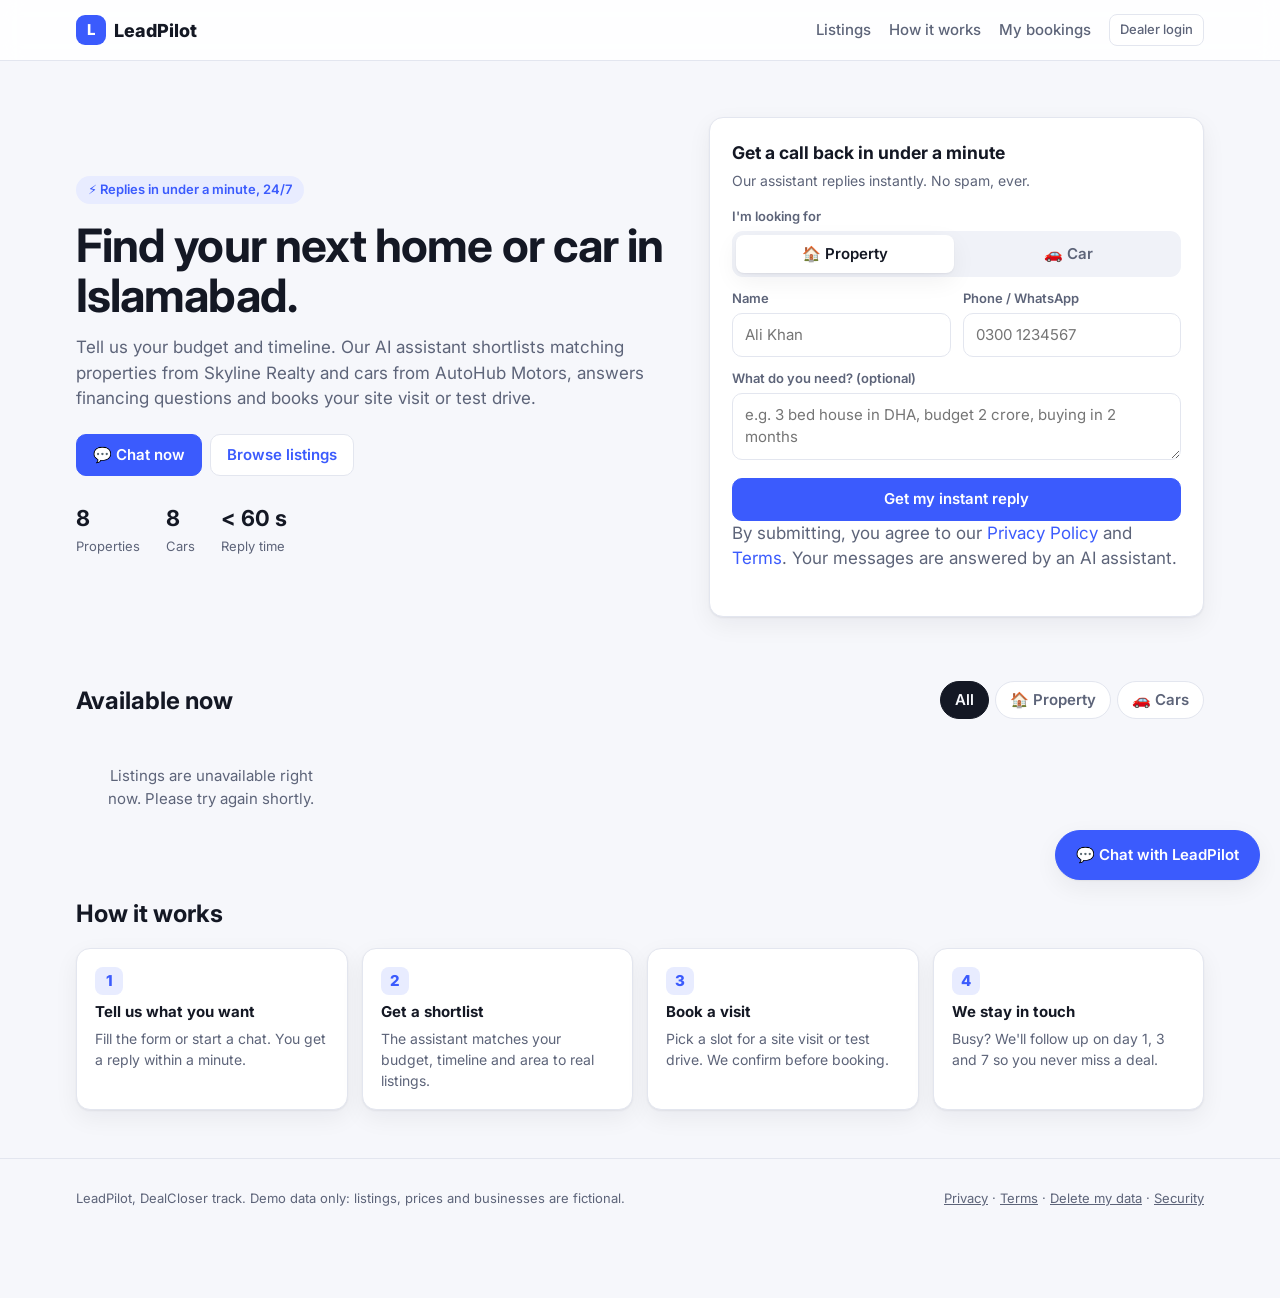
==== frontend/index.html @ c2cdc9bb "Customer site: signed sessions, bot checks, delete my data, no inline handlers - Gets an id and toke" ====
<!doctype html>
<html lang="en">
<head>
  <meta charset="utf-8">
  <meta name="viewport" content="width=device-width, initial-scale=1">
  <title>LeadPilot</title>
  <meta name="description" content="Find your next home or car in Islamabad. Get a reply in under a minute and book a site visit or test drive.">
  <link rel="preconnect" href="https://fonts.googleapis.com">
  <link href="https://fonts.googleapis.com/css2?family=Inter:wght@400;500;600;700;800&display=swap" rel="stylesheet">
  <link rel="stylesheet" href="styles.css">
</head>
<body>
<header class="topbar">
  <div class="wrap">
    <a class="logo" href="./"><span class="logo-mark">L</span>LeadPilot</a>
    <nav class="nav">
      <a href="#listings">Listings</a>
      <a href="#how" class="hide-sm">How it works</a>
      <a href="#" id="nav-bookings">My bookings</a>
      <a href="admin.html" class="btn small">Dealer login</a>
    </nav>
  </div>
</header>

<main class="wrap">
  <div class="hero">
    <div>
      <span class="pill">⚡ Replies in under a minute, 24/7</span>
      <h1>Find your next home or car in Islamabad.</h1>
      <p>Tell us your budget and timeline. Our AI assistant shortlists matching properties from Skyline Realty and cars
        from AutoHub Motors, answers financing questions and books your site visit or test drive.</p>
      <div class="row">
        <button class="btn primary" data-open-chat>💬 Chat now</button>
        <a class="btn" href="#listings">Browse listings</a>
      </div>
      <div class="hero-stats">
        <div><b id="stat-props">8</b><span>Properties</span></div>
        <div><b id="stat-cars">8</b><span>Cars</span></div>
        <div><b>&lt; 60 s</b><span>Reply time</span></div>
      </div>
    </div>

    <form class="card form-card" id="lead-form">
      <h3>Get a call back in under a minute</h3>
      <p class="sub">Our assistant replies instantly. No spam, ever.</p>
      <div class="field">
        <label>I'm looking for</label>
        <div class="seg" id="interest-seg">
          <button type="button" data-v="property" class="on">🏠 Property</button>
          <button type="button" data-v="car">🚗 Car</button>
        </div>
      </div>
      <div class="grid2">
        <div class="field"><label for="f-name">Name</label><input id="f-name" required maxlength="80" placeholder="Ali Khan"></div>
        <div class="field"><label for="f-phone">Phone / WhatsApp</label><input id="f-phone" required maxlength="30" placeholder="0300 1234567"></div>
      </div>
      <div class="field"><label for="f-msg">What do you need? (optional)</label>
        <textarea id="f-msg" rows="2" maxlength="1000" placeholder="e.g. 3 bed house in DHA, budget 2 crore, buying in 2 months"></textarea></div>
      <div class="hp" aria-hidden="true"><label for="f-website">Website</label><input id="f-website" tabindex="-1" autocomplete="off"></div>
      <button class="btn primary" style="width:100%;justify-content:center" id="lead-submit">Get my instant reply</button>
      <p class="hint consent">By submitting, you agree to our <a href="privacy.html">Privacy Policy</a> and <a href="terms.html">Terms</a>. Your messages are answered by an AI assistant.</p>
    </form>
  </div>

  <section id="listings">
    <div class="section-head">
      <h2>Available now</h2>
      <div class="tabs" id="tabs">
        <button data-c="" class="on">All</button>
        <button data-c="property">🏠 Property</button>
        <button data-c="car">🚗 Cars</button>
      </div>
    </div>
    <div class="listings" id="listing-grid"><div class="empty">Loading listings…</div></div>
  </section>

  <section id="how">
    <div class="section-head"><h2>How it works</h2></div>
    <div class="how">
      <div class="card"><span class="step-no">1</span><b>Tell us what you want</b><p>Fill the form or start a chat. You get a reply within a minute.</p></div>
      <div class="card"><span class="step-no">2</span><b>Get a shortlist</b><p>The assistant matches your budget, timeline and area to real listings.</p></div>
      <div class="card"><span class="step-no">3</span><b>Book a visit</b><p>Pick a slot for a site visit or test drive. We confirm before booking.</p></div>
      <div class="card"><span class="step-no">4</span><b>We stay in touch</b><p>Busy? We'll follow up on day 1, 3 and 7 so you never miss a deal.</p></div>
    </div>
  </section>
</main>

<footer><div class="wrap footer-row">
  <span>LeadPilot, DealCloser track. Demo data only: listings, prices and businesses are fictional.</span>
  <span class="footer-links"><a href="privacy.html">Privacy</a> · <a href="terms.html">Terms</a> · <a href="#" id="footer-delete">Delete my data</a> · <a href="/.well-known/security.txt">Security</a></span>
</div></footer>

<button class="btn primary chat-fab" id="chat-fab" data-open-chat>💬 Chat with LeadPilot</button>

<div class="chat card" id="chat" aria-live="polite">
  <div class="chat-head">
    <span class="logo-mark">L</span>
    <div class="who"><b>LeadPilot assistant</b><span id="chat-who"><span class="dot"></span>Online</span></div>
    <button class="btn small ghost" id="chat-close" aria-label="Close chat">✕</button>
  </div>
  <div class="chat-tools">
    <button class="btn small" id="btn-new" title="Start a new conversation (long-term memory remembers you)">＋ New chat</button>
    <button class="btn small" id="btn-bookings">📅 My bookings</button>
    <button class="btn small" id="btn-switch" title="Demo: become a different customer">👤 Switch user</button>
    <button class="btn small" id="btn-delete" title="Delete all your data">🗑 Delete my data</button>
  </div>
  <div class="msgs" id="msgs"></div>
  <div class="suggest" id="suggest">
    <button>I want a 3 bed house, budget 2 crore</button>
    <button>Cars under 50 lakh?</button>
    <button>Do you offer car financing?</button>
  </div>
  <form class="composer" id="composer">
    <input id="chat-input" autocomplete="off" maxlength="2000" placeholder="Type your message…">
    <button class="btn primary" id="send-btn">Send</button>
  </form>
</div>

<div class="toast" id="toast"></div>

<script src="config.js"></script>
<script src="app.js"></script>
</body>
</html>
---- frontend/styles.css ----
:root {
  --bg: #f6f7fb;
  --surface: #ffffff;
  --surface-2: #f0f2f8;
  --text: #141824;
  --muted: #5d6479;
  --border: #e3e6ef;
  --brand: #3b5bfd;
  --brand-ink: #ffffff;
  --brand-soft: #e8ecff;
  --hot: #e5484d;
  --hot-soft: #fde8e8;
  --warm: #d9822b;
  --warm-soft: #fdf0e1;
  --cold: #4a7fb5;
  --cold-soft: #e5eef8;
  --ok: #1f9d55;
  --ok-soft: #e3f6ea;
  --shadow: 0 1px 2px rgba(20, 24, 36, .06), 0 8px 24px rgba(20, 24, 36, .06);
  --radius: 14px;
  font-family: "Inter", system-ui, -apple-system, "Segoe UI", Roboto, sans-serif;
}

@media (prefers-color-scheme: dark) {
  :root:not([data-theme="light"]) {
    --bg: #0f121a;
    --surface: #171b26;
    --surface-2: #1f2432;
    --text: #e9ecf4;
    --muted: #9aa2b8;
    --border: #2a3042;
    --brand: #6c86ff;
    --brand-soft: #232c52;
    --hot-soft: #3a1d20;
    --warm-soft: #3a2a18;
    --cold-soft: #1b2a3a;
    --ok-soft: #173225;
    --shadow: 0 1px 2px rgba(0, 0, 0, .3), 0 8px 24px rgba(0, 0, 0, .25);
  }
}

* { box-sizing: border-box; }
html, body { margin: 0; }
body { background: var(--bg); color: var(--text); line-height: 1.5; font-size: 15px; }
a { color: var(--brand); text-decoration: none; }
button, input, select, textarea { font: inherit; color: inherit; }
.wrap { max-width: 1160px; margin: 0 auto; padding: 0 16px; }

/* ── header ── */
.topbar { position: sticky; top: 0; z-index: 20; background: color-mix(in srgb, var(--surface) 88%, transparent);
  backdrop-filter: blur(10px); border-bottom: 1px solid var(--border); }
.topbar .wrap { display: flex; align-items: center; gap: 16px; height: 60px; }
.logo { display: flex; align-items: center; gap: 8px; font-weight: 800; font-size: 18px; color: var(--text); }
.logo-mark { width: 30px; height: 30px; border-radius: 9px; background: var(--brand); color: var(--brand-ink);
  display: grid; place-items: center; font-size: 15px; }
.nav { display: flex; gap: 18px; margin-left: auto; align-items: center; }
.nav a { color: var(--muted); font-weight: 500; }
.nav a:hover { color: var(--text); }

/* ── buttons & inputs ── */
.btn { border: 1px solid var(--border); background: var(--surface); padding: 9px 16px; border-radius: 10px;
  cursor: pointer; font-weight: 600; display: inline-flex; align-items: center; gap: 6px; }
.btn:hover { border-color: var(--brand); }
.btn.primary { background: var(--brand); border-color: var(--brand); color: var(--brand-ink); }
.btn.primary:hover { filter: brightness(1.08); }
.btn.small { padding: 5px 10px; font-size: 13px; border-radius: 8px; }
.btn.ghost { background: transparent; }
.btn:disabled { opacity: .55; cursor: not-allowed; }
input, select, textarea { width: 100%; padding: 10px 12px; border: 1px solid var(--border); border-radius: 10px;
  background: var(--surface); }
input:focus, select:focus, textarea:focus { outline: 2px solid var(--brand-soft); border-color: var(--brand); }
label { font-size: 13px; font-weight: 600; color: var(--muted); display: block; margin-bottom: 4px; }

/* ── hero ── */
.hero { padding: 56px 0 36px; display: grid; grid-template-columns: 1.2fr 1fr; gap: 40px; align-items: center; }
.hero h1 { font-size: clamp(30px, 5vw, 46px); line-height: 1.1; margin: 0 0 14px; letter-spacing: -.02em; }
.hero p { color: var(--muted); font-size: 17px; margin: 0 0 22px; max-width: 34em; }
.pill { display: inline-flex; gap: 6px; align-items: center; background: var(--brand-soft); color: var(--brand);
  padding: 4px 12px; border-radius: 99px; font-size: 13px; font-weight: 600; margin-bottom: 16px; }
.hero-stats { display: flex; gap: 26px; flex-wrap: wrap; margin-top: 26px; }
.hero-stats b { display: block; font-size: 22px; }
.hero-stats span { color: var(--muted); font-size: 13px; }
.card { background: var(--surface); border: 1px solid var(--border); border-radius: var(--radius); box-shadow: var(--shadow); }
.form-card { padding: 22px; }
.form-card h3 { margin: 0 0 4px; }
.form-card .sub { color: var(--muted); margin: 0 0 16px; font-size: 14px; }
.grid2 { display: grid; grid-template-columns: 1fr 1fr; gap: 12px; }
.field { margin-bottom: 12px; }
.seg { display: grid; grid-template-columns: 1fr 1fr; gap: 6px; background: var(--surface-2); padding: 4px; border-radius: 11px; }
.seg button { border: 0; background: transparent; padding: 8px; border-radius: 8px; cursor: pointer; font-weight: 600; color: var(--muted); }
.seg button.on { background: var(--surface); color: var(--text); box-shadow: var(--shadow); }

/* ── listings ── */
section { padding: 28px 0; }
.section-head { display: flex; align-items: end; justify-content: space-between; gap: 16px; margin-bottom: 16px; flex-wrap: wrap; }
.section-head h2 { margin: 0; font-size: 24px; }
.tabs { display: flex; gap: 6px; }
.tabs button { border: 1px solid var(--border); background: var(--surface); padding: 7px 14px; border-radius: 99px; cursor: pointer; font-weight: 600; color: var(--muted); }
.tabs button.on { background: var(--text); color: var(--bg); border-color: var(--text); }
.listings { display: grid; grid-template-columns: repeat(auto-fill, minmax(250px, 1fr)); gap: 16px; }
.listing { overflow: hidden; display: flex; flex-direction: column; }
.listing .art { height: 120px; display: grid; place-items: center; font-size: 46px;
  background: linear-gradient(135deg, var(--brand-soft), var(--surface-2)); }
.listing .body { padding: 14px 16px 16px; display: flex; flex-direction: column; gap: 6px; flex: 1; }
.listing .id { font-size: 12px; color: var(--muted); font-weight: 600; }
.listing h4 { margin: 0; font-size: 16px; }
.listing .loc { color: var(--muted); font-size: 13px; }
.listing .price { font-weight: 800; font-size: 18px; margin-top: auto; }
.listing .details { font-size: 13px; color: var(--muted); }
.how { display: grid; grid-template-columns: repeat(4, 1fr); gap: 14px; }
.how .card { padding: 18px; }
.how b { display: block; margin: 6px 0 4px; }
.how p { margin: 0; color: var(--muted); font-size: 14px; }
.step-no { width: 28px; height: 28px; border-radius: 8px; background: var(--brand-soft); color: var(--brand); display: grid; place-items: center; font-weight: 800; }
footer { padding: 30px 0 90px; color: var(--muted); font-size: 13px; border-top: 1px solid var(--border); margin-top: 20px; }

/* ── chat widget ── */
.chat-fab { position: fixed; right: 20px; bottom: 20px; z-index: 40; border-radius: 99px; padding: 13px 20px; box-shadow: var(--shadow); }
.chat { position: fixed; right: 20px; bottom: 20px; width: 390px; height: min(620px, calc(100vh - 40px)); z-index: 50;
  display: none; flex-direction: column; overflow: hidden; }
.chat.open { display: flex; }
.chat-head { padding: 12px 14px; border-bottom: 1px solid var(--border); display: flex; align-items: center; gap: 10px; }
.chat-head .who { flex: 1; min-width: 0; }
.chat-head .who b { display: block; }
.chat-head .who span { font-size: 12px; color: var(--muted); display: block; overflow: hidden; text-overflow: ellipsis; white-space: nowrap; }
.dot { width: 8px; height: 8px; border-radius: 50%; background: var(--ok); display: inline-block; margin-right: 4px; }
.chat-tools { display: flex; gap: 6px; padding: 8px 14px; border-bottom: 1px solid var(--border); flex-wrap: wrap; }
.msgs { flex: 1; overflow-y: auto; padding: 14px; display: flex; flex-direction: column; gap: 10px; background: var(--surface-2); }
.msg { max-width: 86%; padding: 9px 12px; border-radius: 14px; white-space: pre-wrap; word-wrap: break-word; font-size: 14px; }
.msg.user { align-self: flex-end; background: var(--brand); color: var(--brand-ink); border-bottom-right-radius: 4px; }
.msg.assistant { align-self: flex-start; background: var(--surface); border: 1px solid var(--border); border-bottom-left-radius: 4px; }
.msg.followup { border-color: var(--warm); }
.msg .meta { display: flex; flex-wrap: wrap; gap: 4px; margin-top: 6px; }
.chip { font-size: 11px; padding: 2px 8px; border-radius: 99px; background: var(--brand-soft); color: var(--brand); font-weight: 600; }
.chip.muted { background: var(--surface-2); color: var(--muted); }
.chip.warn { background: var(--warm-soft); color: var(--warm); }
.composer { display: flex; gap: 8px; padding: 10px; border-top: 1px solid var(--border); background: var(--surface); }
.composer input { flex: 1; }
.typing { align-self: flex-start; color: var(--muted); font-size: 13px; padding: 4px 6px; }
.suggest { display: flex; gap: 6px; flex-wrap: wrap; padding: 0 14px 10px; background: var(--surface-2); }
.suggest button { border: 1px solid var(--border); background: var(--surface); border-radius: 99px; padding: 4px 10px; font-size: 12px; cursor: pointer; }

.toast { position: fixed; left: 50%; bottom: 24px; transform: translateX(-50%); background: var(--text); color: var(--bg);
  padding: 10px 16px; border-radius: 10px; z-index: 60; font-size: 14px; display: none; }
.toast.show { display: block; }

/* ── admin ── */
.admin-layout { display: grid; grid-template-columns: 220px 1fr; min-height: calc(100vh - 60px); }
.side { border-right: 1px solid var(--border); padding: 18px 12px; background: var(--surface); }
.side button { display: flex; width: 100%; text-align: left; border: 0; background: transparent; padding: 10px 12px;
  border-radius: 10px; cursor: pointer; font-weight: 600; color: var(--muted); gap: 8px; align-items: center; }
.side button.on { background: var(--brand-soft); color: var(--brand); }
.side .badge { margin-left: auto; background: var(--hot); color: #fff; border-radius: 99px; font-size: 11px; padding: 0 7px; }
.main { padding: 22px; min-width: 0; }
.main h2 { margin: 0 0 4px; }
.main .sub { color: var(--muted); margin: 0 0 18px; }
.stats { display: grid; grid-template-columns: repeat(auto-fill, minmax(170px, 1fr)); gap: 12px; margin-bottom: 18px; }
.stat { padding: 14px 16px; }
.stat span { color: var(--muted); font-size: 13px; }
.stat b { display: block; font-size: 26px; letter-spacing: -.01em; }
.stat small { color: var(--muted); }
.table-wrap { overflow-x: auto; }
table { width: 100%; border-collapse: collapse; font-size: 14px; }
th, td { padding: 10px 12px; text-align: left; border-bottom: 1px solid var(--border); vertical-align: top; }
th { font-size: 12px; text-transform: uppercase; letter-spacing: .04em; color: var(--muted); background: var(--surface-2); }
tr.click { cursor: pointer; }
tr.click:hover td { background: var(--surface-2); }
.score { font-size: 12px; font-weight: 700; padding: 2px 9px; border-radius: 99px; text-transform: uppercase; }
.score.hot { background: var(--hot-soft); color: var(--hot); }
.score.warm { background: var(--warm-soft); color: var(--warm); }
.score.cold { background: var(--cold-soft); color: var(--cold); }
.status { font-size: 12px; font-weight: 600; padding: 2px 9px; border-radius: 99px; background: var(--surface-2); color: var(--muted); }
.status.booked, .status.confirmed, .status.sent, .status.completed { background: var(--ok-soft); color: var(--ok); }
.status.cancelled, .status.lost, .status.skipped { background: var(--hot-soft); color: var(--hot); }
.status.draft, .status.qualified { background: var(--warm-soft); color: var(--warm); }
.drawer-bg { position: fixed; inset: 0; background: rgba(0, 0, 0, .35); z-index: 70; display: none; }
.drawer-bg.open { display: block; }
.drawer { position: fixed; top: 0; right: 0; height: 100vh; width: min(560px, 100vw); background: var(--bg); z-index: 71;
  overflow-y: auto; padding: 20px; transform: translateX(100%); transition: transform .2s; border-left: 1px solid var(--border); }
.drawer.open { transform: none; }
.kv { display: grid; grid-template-columns: 140px 1fr; gap: 6px 12px; font-size: 14px; padding: 14px; }
.kv span { color: var(--muted); }
.panel { margin-bottom: 14px; }
.panel h4 { margin: 0; padding: 12px 14px; border-bottom: 1px solid var(--border); }
.convo { padding: 12px; display: flex; flex-direction: column; gap: 8px; background: var(--surface-2); max-height: 420px; overflow-y: auto; }
.fu { padding: 14px; margin-bottom: 12px; }
.fu textarea { min-height: 80px; margin: 8px 0; }
.row { display: flex; gap: 8px; align-items: center; flex-wrap: wrap; }
.spacer { flex: 1; }
.login { max-width: 400px; margin: 70px auto; padding: 26px; }
.hint { color: var(--muted); font-size: 13px; }
.empty { padding: 30px; text-align: center; color: var(--muted); }

@media (max-width: 860px) {
  .hero { grid-template-columns: 1fr; padding-top: 30px; }
  .how { grid-template-columns: 1fr 1fr; }
  .admin-layout { grid-template-columns: 1fr; }
  .side { display: flex; overflow-x: auto; border-right: 0; border-bottom: 1px solid var(--border); padding: 8px; }
  .side button { width: auto; white-space: nowrap; }
  .nav .hide-sm { display: none; }
}
.hero > *, .listings > *, .main, .card { min-width: 0; }
@media (max-width: 560px) {
  .nav { gap: 10px; }
  .nav a:not(.btn) { display: none; }
  .hero h1 { font-size: 30px; }
}
@media (max-width: 480px) {
  .chat { right: 0; bottom: 0; width: 100vw; height: 100vh; border-radius: 0; }
  .grid2 { grid-template-columns: 1fr; }
  .how { grid-template-columns: 1fr; }
  .main { padding: 16px; }
}

/* honeypot field: invisible to people, visible to naive bots (audit 6.3) */
.hp { position: absolute; left: -10000px; width: 1px; height: 1px; overflow: hidden; }
.consent { margin: 10px 0 0; font-size: 12px; }
.footer-row { display: flex; justify-content: space-between; gap: 12px; flex-wrap: wrap; }
.footer-links a { color: var(--muted); text-decoration: underline; }
.legal { max-width: 760px; padding: 36px 16px 60px; }
.legal h1 { margin-top: 0; }
.legal h2 { font-size: 18px; margin-top: 26px; }
.legal p, .legal li { color: var(--text); }
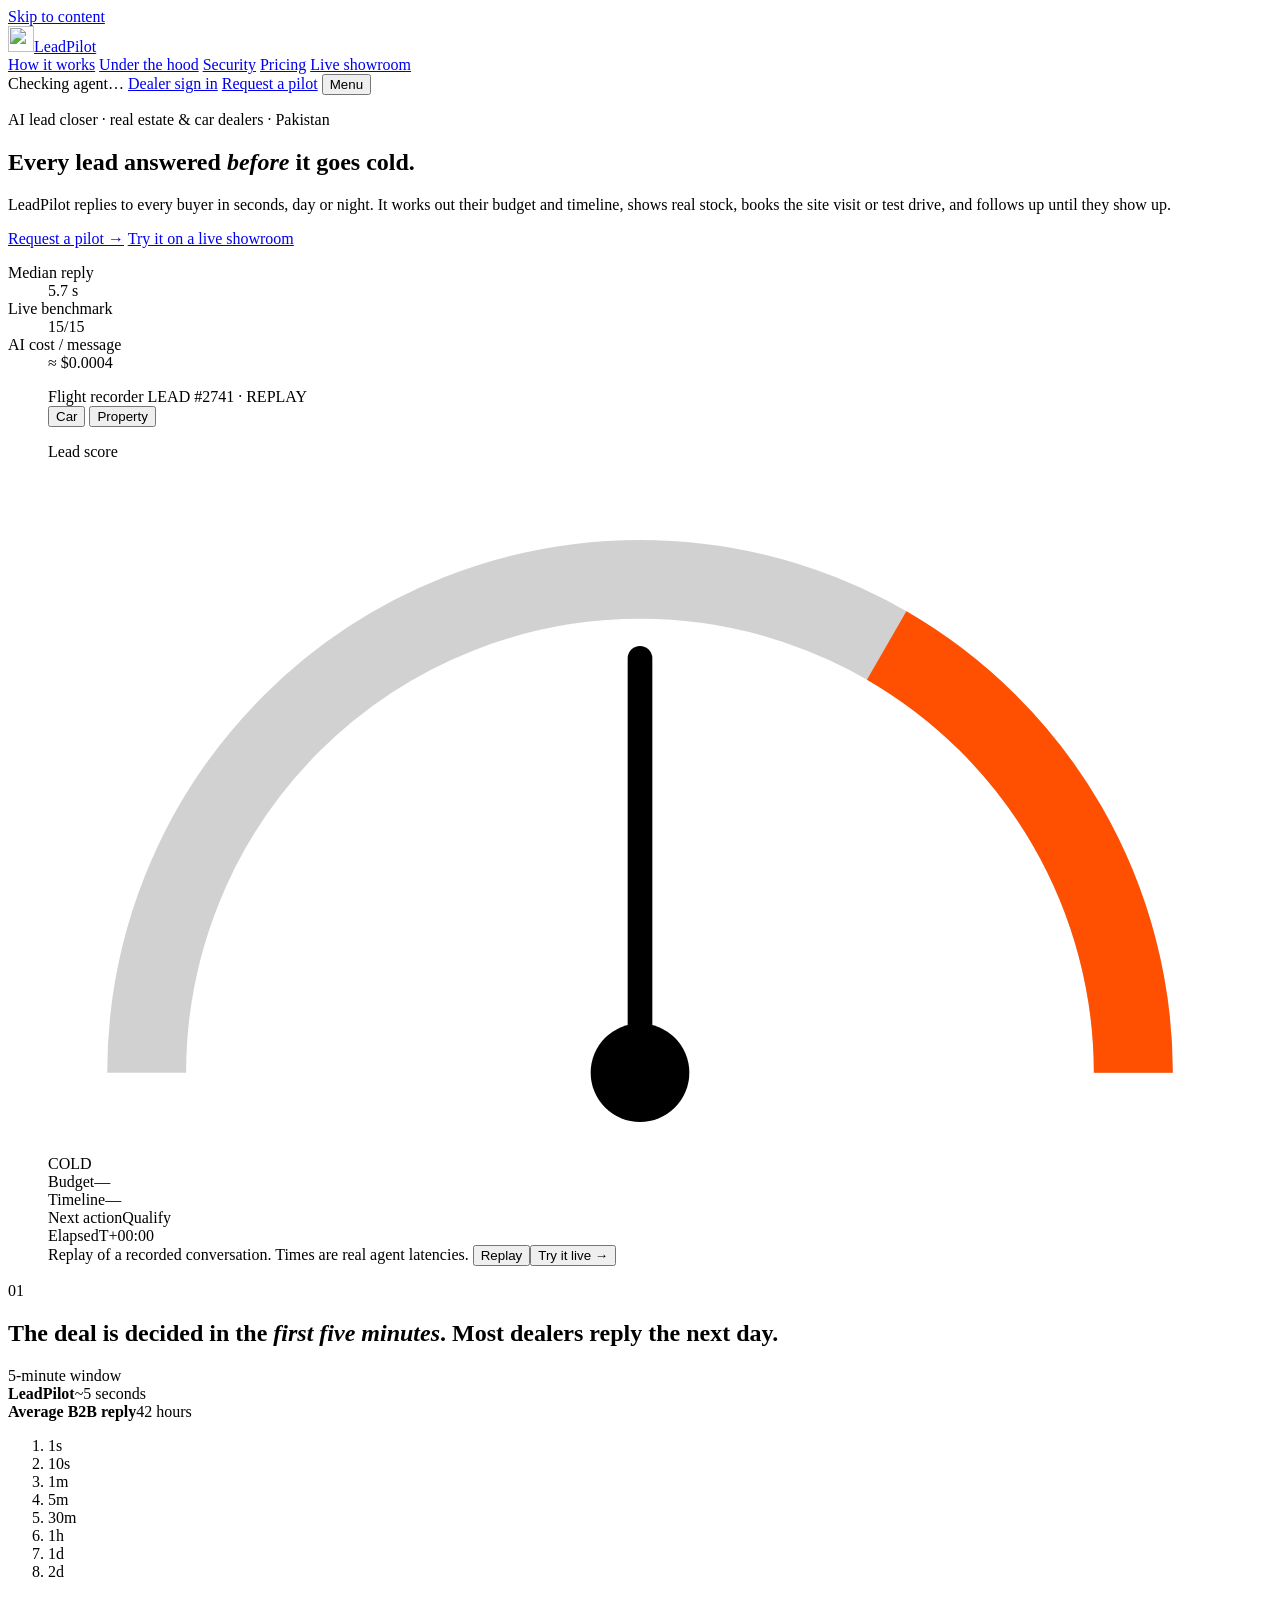
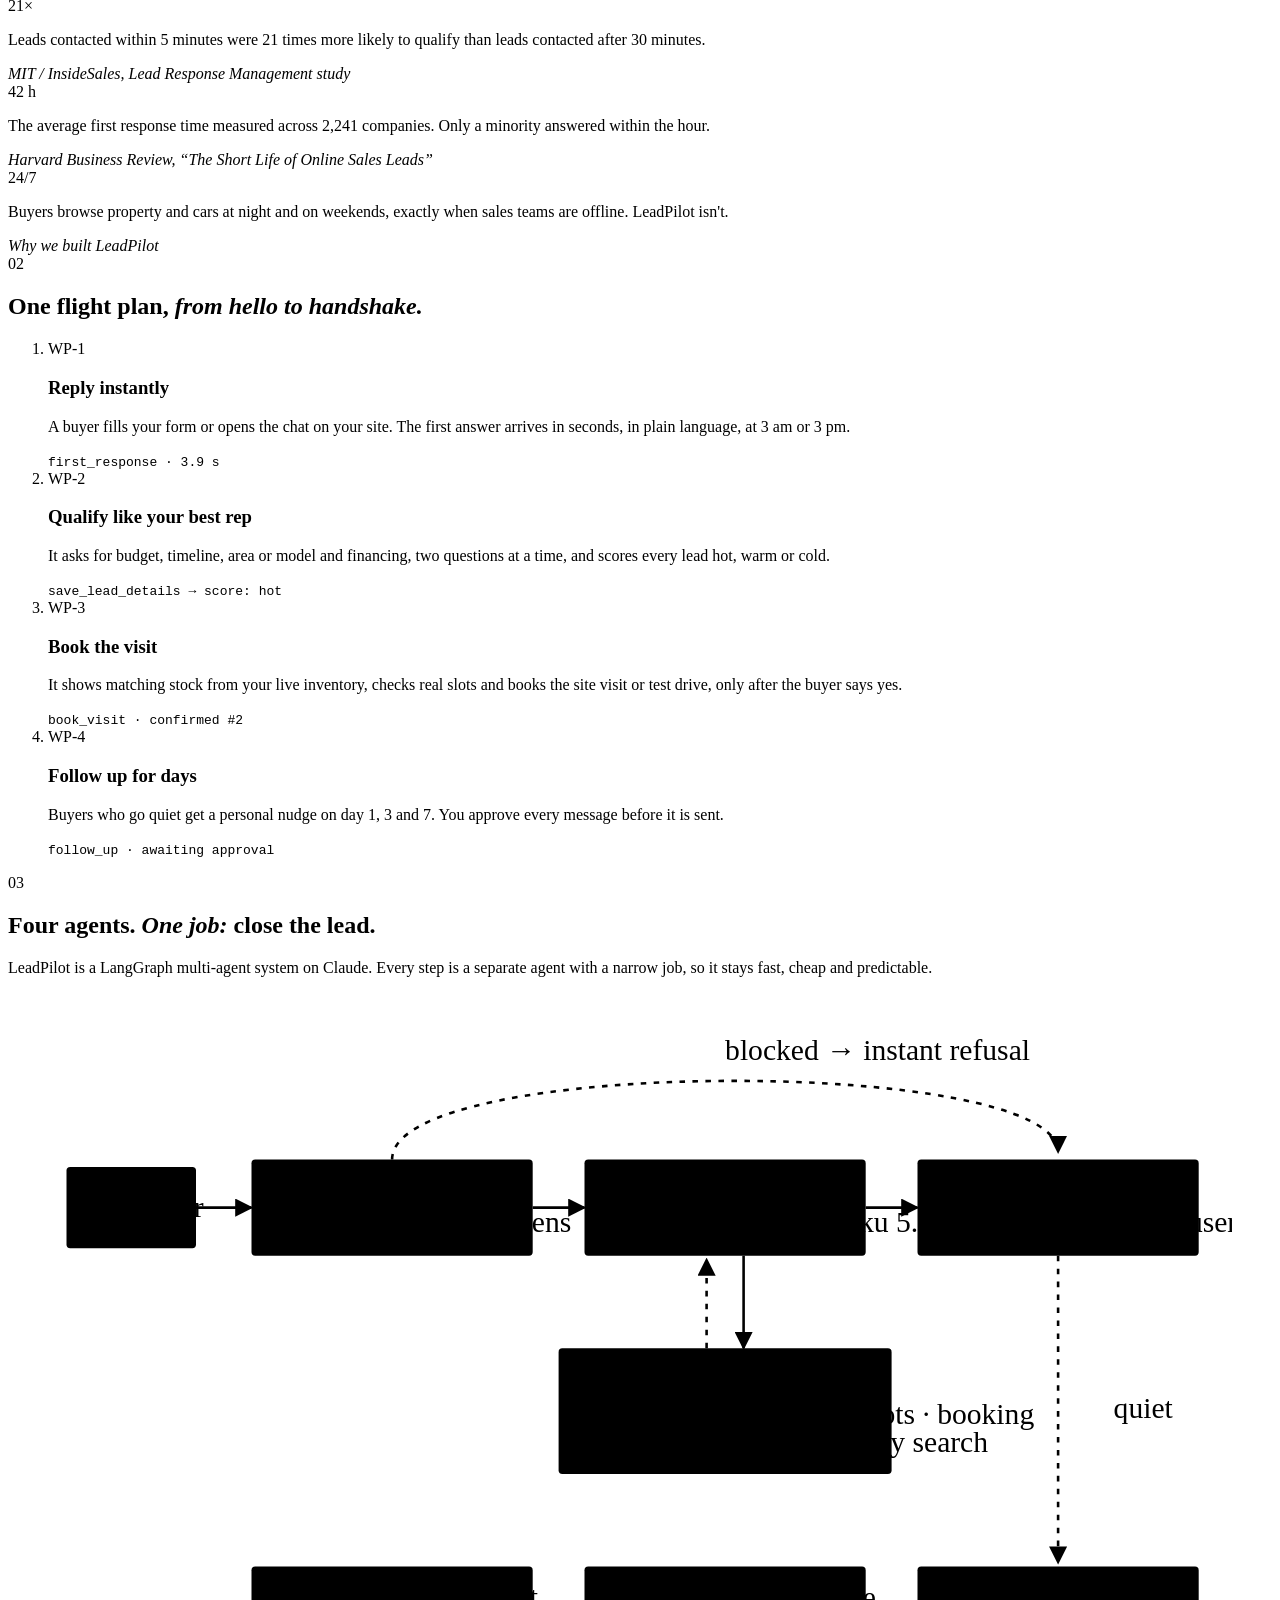
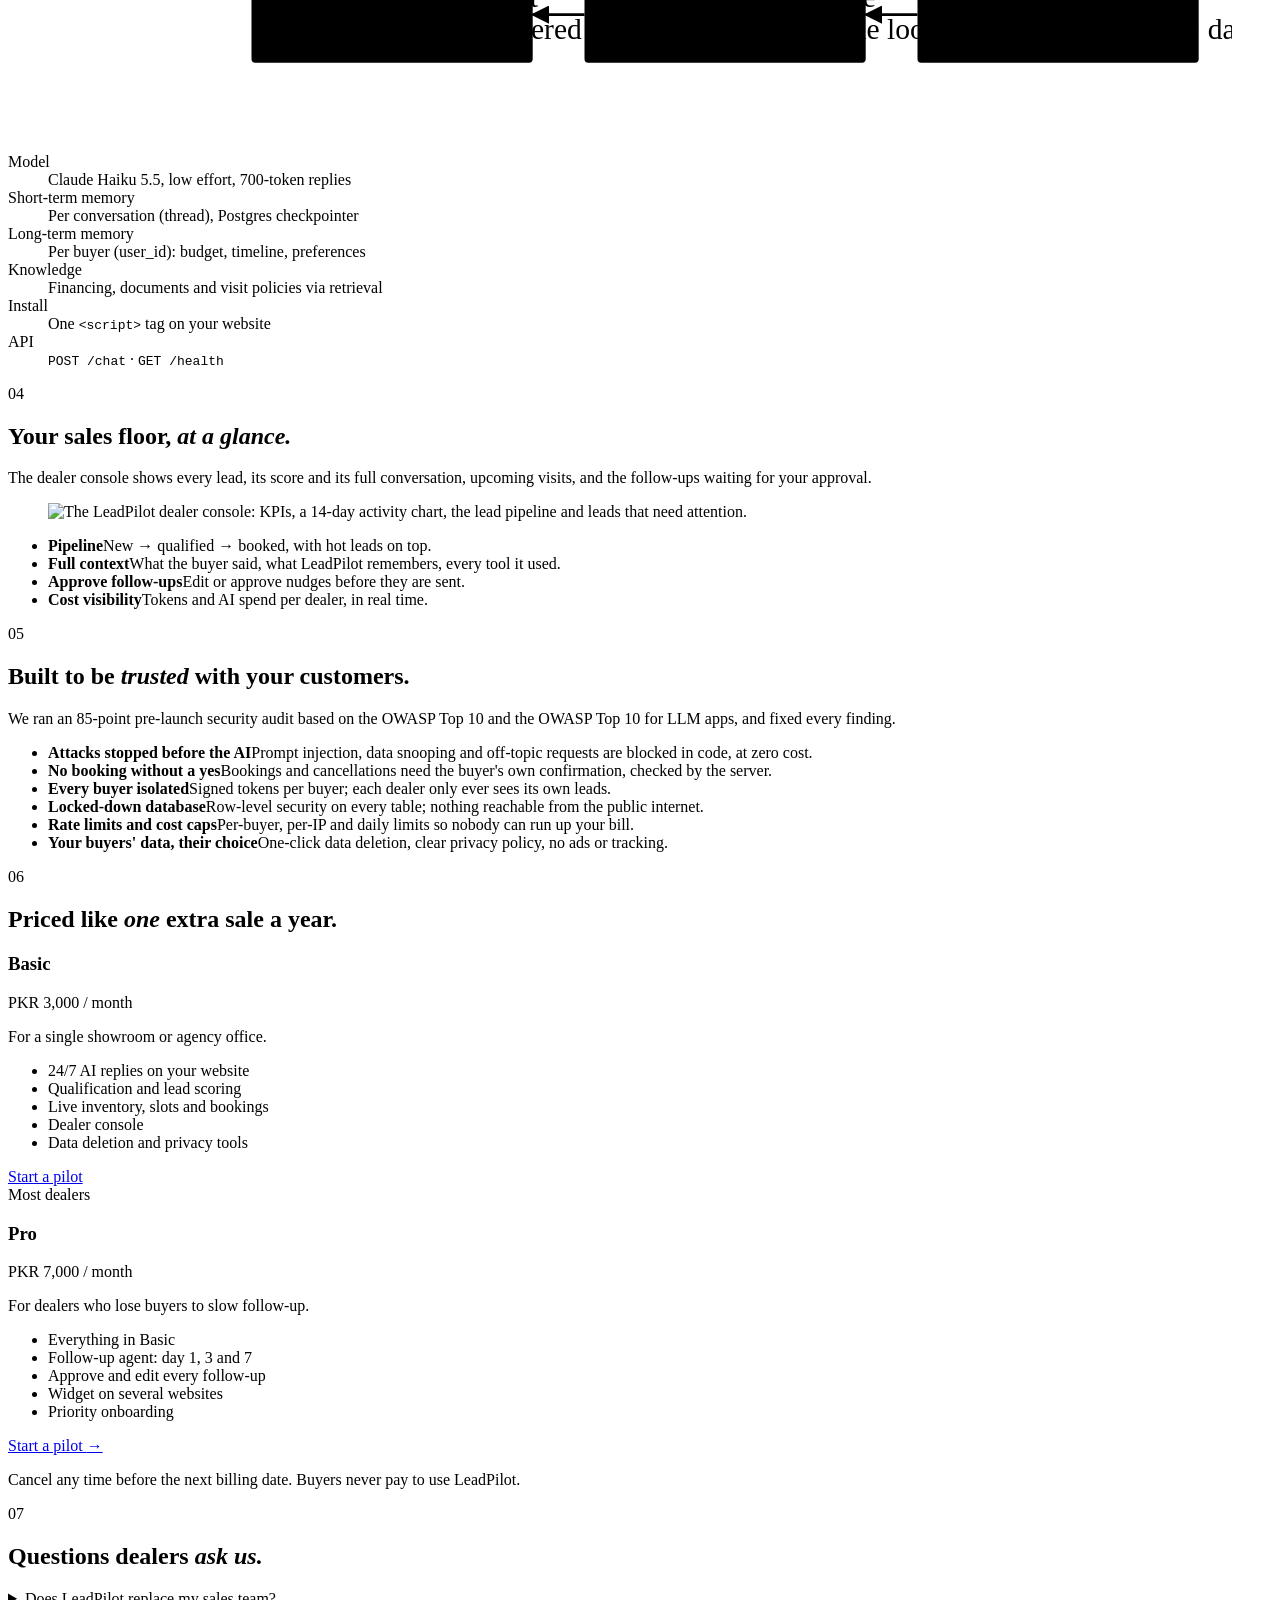
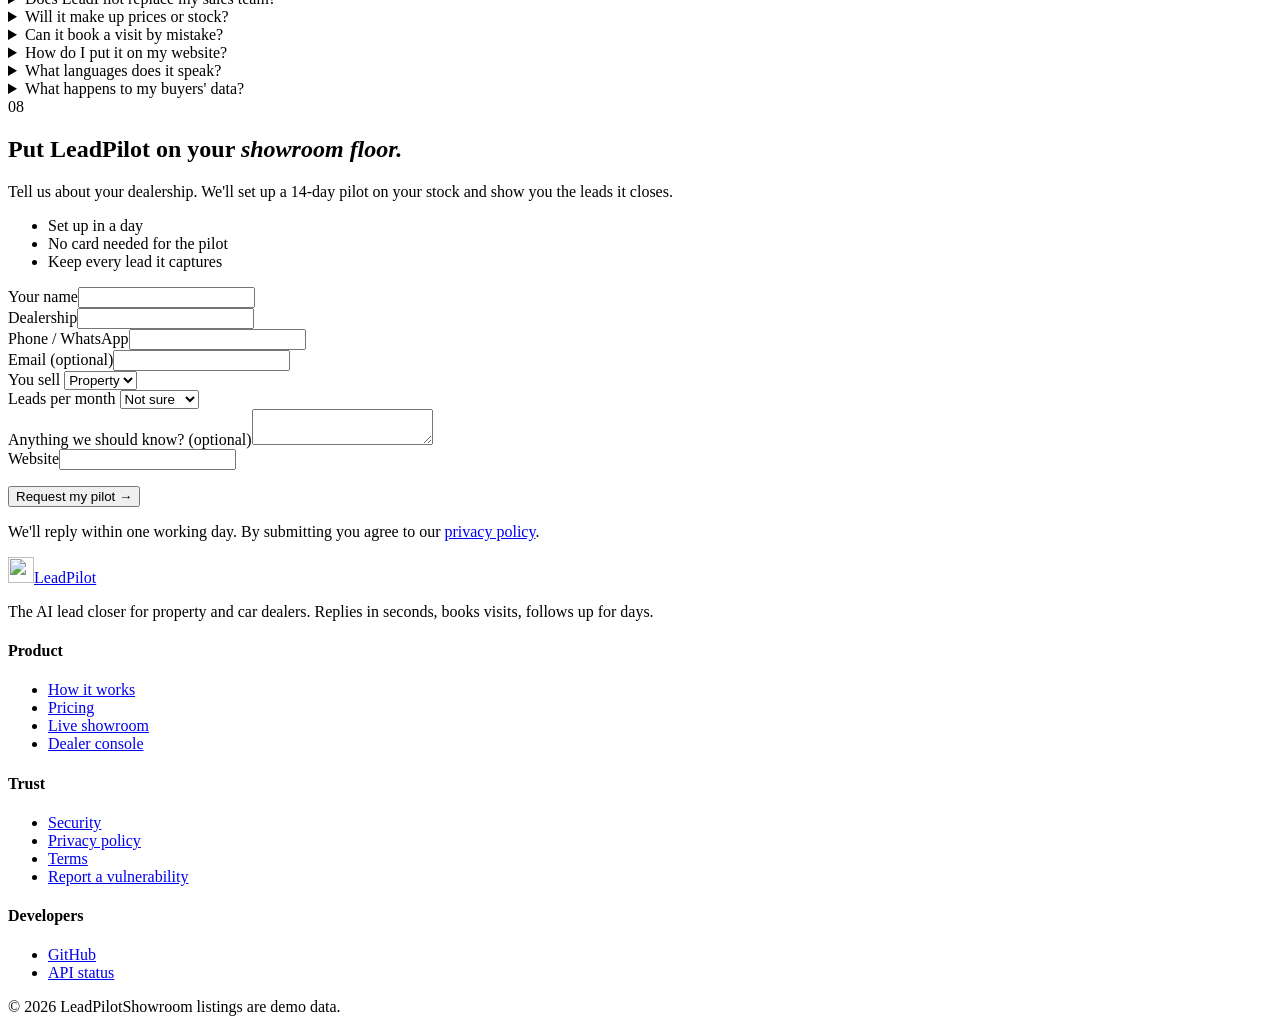
==== commit 1f3310cd: "New product landing page for dealers Flight-recorder replay of a real qualification-to-booking conve" ====
--- a/frontend/index.html
+++ b/frontend/index.html
@@ -1,124 +1,347 @@
 <!doctype html>
-<html lang="en">
+<html lang="en" class="no-js">
 <head>
   <meta charset="utf-8">
   <meta name="viewport" content="width=device-width, initial-scale=1">
-  <title>LeadPilot</title>
-  <meta name="description" content="Find your next home or car in Islamabad. Get a reply in under a minute and book a site visit or test drive.">
+  <title>LeadPilot · The AI lead closer for property and car dealers</title>
+  <meta name="description" content="LeadPilot answers every buyer inquiry in seconds, qualifies budget and timeline, books site visits and test drives, and follows up for days. Built for real estate agencies and car dealers.">
+  <meta name="theme-color" content="#15140f">
+  <meta property="og:title" content="LeadPilot · Every lead answered before it goes cold">
+  <meta property="og:description" content="An AI sales agent that replies in seconds, qualifies, books visits and follows up.">
+  <meta property="og:type" content="website">
+  <link rel="icon" href="/assets/img/mark.svg" type="image/svg+xml">
   <link rel="preconnect" href="https://fonts.googleapis.com">
-  <link href="https://fonts.googleapis.com/css2?family=Inter:wght@400;500;600;700;800&display=swap" rel="stylesheet">
-  <link rel="stylesheet" href="styles.css">
+  <link rel="preconnect" href="https://fonts.gstatic.com" crossorigin>
+  <link rel="stylesheet" href="https://fonts.googleapis.com/css2?family=Instrument+Sans:wght@400;500;600;700&family=Instrument+Serif:ital@0;1&family=JetBrains+Mono:wght@400;500;600&display=swap">
+  <link rel="stylesheet" href="/assets/css/base.css">
+  <link rel="stylesheet" href="/assets/css/landing.css">
+  <script src="/assets/js/nojs.js"></script>
 </head>
 <body>
-<header class="topbar">
+<a class="sr-only" href="#main">Skip to content</a>
+
+<header class="site-header">
   <div class="wrap">
-    <a class="logo" href="./"><span class="logo-mark">L</span>LeadPilot</a>
-    <nav class="nav">
-      <a href="#listings">Listings</a>
-      <a href="#how" class="hide-sm">How it works</a>
-      <a href="#" id="nav-bookings">My bookings</a>
-      <a href="admin.html" class="btn small">Dealer login</a>
+    <a class="brand" href="/" aria-label="LeadPilot home"><img src="/assets/img/mark.svg" alt="" width="26" height="26">LeadPilot</a>
+    <nav class="nav" aria-label="Main">
+      <a href="#how">How it works</a>
+      <a href="#engine">Under the hood</a>
+      <a href="#trust">Security</a>
+      <a href="#pricing">Pricing</a>
+      <a href="/showroom/">Live showroom</a>
     </nav>
+    <div class="header-end">
+      <span class="status-pill" id="status"><span class="dot"></span>Checking agent…</span>
+      <a class="btn btn-ghost btn-sm" href="/console/">Dealer sign in</a>
+      <a class="btn btn-primary btn-sm" href="#pilot">Request a pilot</a>
+      <button class="btn btn-ghost btn-sm menu-btn" aria-expanded="false" aria-label="Open menu">Menu</button>
+    </div>
   </div>
 </header>
 
-<main class="wrap">
-  <div class="hero">
-    <div>
-      <span class="pill">⚡ Replies in under a minute, 24/7</span>
-      <h1>Find your next home or car in Islamabad.</h1>
-      <p>Tell us your budget and timeline. Our AI assistant shortlists matching properties from Skyline Realty and cars
-        from AutoHub Motors, answers financing questions and books your site visit or test drive.</p>
-      <div class="row">
-        <button class="btn primary" data-open-chat>💬 Chat now</button>
-        <a class="btn" href="#listings">Browse listings</a>
-      </div>
-      <div class="hero-stats">
-        <div><b id="stat-props">8</b><span>Properties</span></div>
-        <div><b id="stat-cars">8</b><span>Cars</span></div>
-        <div><b>&lt; 60 s</b><span>Reply time</span></div>
-      </div>
-    </div>
-
-    <form class="card form-card" id="lead-form">
-      <h3>Get a call back in under a minute</h3>
-      <p class="sub">Our assistant replies instantly. No spam, ever.</p>
-      <div class="field">
-        <label>I'm looking for</label>
-        <div class="seg" id="interest-seg">
-          <button type="button" data-v="property" class="on">🏠 Property</button>
-          <button type="button" data-v="car">🚗 Car</button>
-        </div>
-      </div>
-      <div class="grid2">
-        <div class="field"><label for="f-name">Name</label><input id="f-name" required maxlength="80" placeholder="Ali Khan"></div>
-        <div class="field"><label for="f-phone">Phone / WhatsApp</label><input id="f-phone" required maxlength="30" placeholder="0300 1234567"></div>
-      </div>
-      <div class="field"><label for="f-msg">What do you need? (optional)</label>
-        <textarea id="f-msg" rows="2" maxlength="1000" placeholder="e.g. 3 bed house in DHA, budget 2 crore, buying in 2 months"></textarea></div>
-      <div class="hp" aria-hidden="true"><label for="f-website">Website</label><input id="f-website" tabindex="-1" autocomplete="off"></div>
-      <button class="btn primary" style="width:100%;justify-content:center" id="lead-submit">Get my instant reply</button>
-      <p class="hint consent">By submitting, you agree to our <a href="privacy.html">Privacy Policy</a> and <a href="terms.html">Terms</a>. Your messages are answered by an AI assistant.</p>
-    </form>
+<main id="main">
+  <!-- ───────────── hero ───────────── -->
+  <section class="hero">
+    <div class="wrap hero-grid">
+      <div class="hero-copy">
+        <p class="eyebrow">AI lead closer · real estate &amp; car dealers · Pakistan</p>
+        <h1 class="display">Every lead answered <em>before</em> it goes cold.</h1>
+        <p class="lede">LeadPilot replies to every buyer in seconds, day or night. It works out their budget and timeline, shows real stock, books the site visit or test drive, and follows up until they show up.</p>
+        <div class="hero-cta">
+          <a class="btn btn-primary" href="#pilot">Request a pilot <span class="arrow">→</span></a>
+          <a class="btn" href="/showroom/">Try it on a live showroom</a>
+        </div>
+        <dl class="proof">
+          <div><dt>Median reply</dt><dd class="mono">5.7 s</dd></div>
+          <div><dt>Live benchmark</dt><dd class="mono">15/15</dd></div>
+          <div><dt>AI cost / message</dt><dd class="mono">≈ $0.0004</dd></div>
+        </dl>
+      </div>
+
+      <figure class="recorder" aria-label="Replay of a recorded LeadPilot conversation">
+        <div class="rec-head">
+          <span class="rec-title"><span class="rec-light" aria-hidden="true"></span>Flight recorder</span>
+          <span class="rec-id mono">LEAD #<span id="rec-lead">2741</span> · REPLAY</span>
+          <div class="rec-tabs" role="tablist" aria-label="Scenario">
+            <button role="tab" aria-selected="true" data-scenario="car">Car</button>
+            <button role="tab" aria-selected="false" data-scenario="property">Property</button>
+          </div>
+        </div>
+        <div class="rec-body">
+          <ol class="rec-log" id="rec-log" aria-live="off"></ol>
+          <aside class="gauges" aria-label="Lead telemetry">
+            <div class="gauge">
+              <span class="g-label">Lead score</span>
+              <svg class="dial" viewBox="0 0 120 70" aria-hidden="true">
+                <path d="M10 62 A50 50 0 0 1 110 62" fill="none" stroke="currentColor" stroke-opacity=".18" stroke-width="8"/>
+                <path class="dial-hot" d="M85 18.7 A50 50 0 0 1 110 62" fill="none" stroke="#ff4f00" stroke-width="8"/>
+                <g class="needle" id="needle"><line x1="60" y1="62" x2="60" y2="20" stroke="currentColor" stroke-width="2.5" stroke-linecap="round"/><circle cx="60" cy="62" r="5" fill="currentColor"/></g>
+              </svg>
+              <span class="g-value mono" id="g-score">COLD</span>
+            </div>
+            <div class="gauge-row"><span class="g-label">Budget</span><span class="g-value mono" id="g-budget">—</span></div>
+            <div class="gauge-row"><span class="g-label">Timeline</span><span class="g-value mono" id="g-timeline">—</span></div>
+            <div class="gauge-row"><span class="g-label">Next action</span><span class="g-value mono" id="g-next">Qualify</span></div>
+            <div class="gauge-row"><span class="g-label">Elapsed</span><span class="g-value mono" id="g-clock">T+00:00</span></div>
+          </aside>
+        </div>
+        <figcaption class="rec-foot">
+          <span>Replay of a recorded conversation. Times are real agent latencies.</span>
+          <span class="rec-actions"><button class="btn btn-sm rec-replay" id="rec-replay">Replay</button><button class="btn btn-primary btn-sm" id="try-live">Try it live <span class="arrow">→</span></button></span>
+        </figcaption>
+      </figure>
+    </div>
+  </section>
+
+  <!-- ───────────── 01 the cost of waiting ───────────── -->
+  <section class="section" id="why">
+    <div class="wrap">
+      <header class="section-head reveal">
+        <span class="section-no mono">01</span>
+        <h2 class="h1">The deal is decided in the <em>first five minutes</em>. Most dealers reply the next day.</h2>
+      </header>
+      <div class="scale reveal" aria-label="Response time compared on a logarithmic scale">
+        <div class="scale-track">
+          <div class="scale-window" data-s="300" title="The 5-minute window"><span class="mono">5-minute window</span></div>
+          <div class="scale-mark lp" data-s="5"><span class="mk-line"></span><span class="mk-label"><strong>LeadPilot</strong><span class="mono">~5 seconds</span></span></div>
+          <div class="scale-mark avg" data-s="151200"><span class="mk-line"></span><span class="mk-label"><strong>Average B2B reply</strong><span class="mono">42 hours</span></span></div>
+        </div>
+        <ol class="scale-ticks mono" aria-hidden="true">
+          <li data-s="1">1s</li><li data-s="10">10s</li><li data-s="60">1m</li><li data-s="300">5m</li>
+          <li data-s="1800">30m</li><li data-s="3600">1h</li><li data-s="86400">1d</li><li data-s="172800">2d</li>
+        </ol>
+      </div>
+      <div class="why-grid reveal">
+        <div><span class="big mono">21×</span><p>Leads contacted within 5 minutes were 21 times more likely to qualify than leads contacted after 30 minutes.</p><cite>MIT / InsideSales, Lead Response Management study</cite></div>
+        <div><span class="big mono">42 h</span><p>The average first response time measured across 2,241 companies. Only a minority answered within the hour.</p><cite>Harvard Business Review, “The Short Life of Online Sales Leads”</cite></div>
+        <div><span class="big mono">24/7</span><p>Buyers browse property and cars at night and on weekends, exactly when sales teams are offline. LeadPilot isn't.</p><cite>Why we built LeadPilot</cite></div>
+      </div>
+    </div>
+  </section>
+
+  <!-- ───────────── 02 how it works ───────────── -->
+  <section class="section section-alt" id="how">
+    <div class="wrap">
+      <header class="section-head reveal">
+        <span class="section-no mono">02</span>
+        <h2 class="h1">One flight plan, <em>from hello to handshake.</em></h2>
+      </header>
+      <ol class="flightplan">
+        <li class="reveal">
+          <span class="wp mono">WP-1</span><h3 class="h3">Reply instantly</h3>
+          <p>A buyer fills your form or opens the chat on your site. The first answer arrives in seconds, in plain language, at 3 am or 3 pm.</p>
+          <code class="telemetry">first_response · 3.9 s</code>
+        </li>
+        <li class="reveal">
+          <span class="wp mono">WP-2</span><h3 class="h3">Qualify like your best rep</h3>
+          <p>It asks for budget, timeline, area or model and financing, two questions at a time, and scores every lead hot, warm or cold.</p>
+          <code class="telemetry">save_lead_details → score: hot</code>
+        </li>
+        <li class="reveal">
+          <span class="wp mono">WP-3</span><h3 class="h3">Book the visit</h3>
+          <p>It shows matching stock from your live inventory, checks real slots and books the site visit or test drive, only after the buyer says yes.</p>
+          <code class="telemetry">book_visit · confirmed #2</code>
+        </li>
+        <li class="reveal">
+          <span class="wp mono">WP-4</span><h3 class="h3">Follow up for days</h3>
+          <p>Buyers who go quiet get a personal nudge on day 1, 3 and 7. You approve every message before it is sent.</p>
+          <code class="telemetry">follow_up · awaiting approval</code>
+        </li>
+      </ol>
+    </div>
+  </section>
+
+  <!-- ───────────── 03 under the hood ───────────── -->
+  <section class="section" id="engine">
+    <div class="wrap engine-grid">
+      <header class="section-head reveal">
+        <span class="section-no mono">03</span>
+        <h2 class="h1">Four agents. <em>One job:</em> close the lead.</h2>
+        <p class="lede">LeadPilot is a LangGraph multi-agent system on Claude. Every step is a separate agent with a narrow job, so it stays fast, cheap and predictable.</p>
+      </header>
+      <figure class="graph reveal" aria-label="Agent architecture">
+        <svg viewBox="0 0 640 400" role="img" aria-labelledby="graph-title">
+          <title id="graph-title">Messages pass through the Guard, then the Closer and its tools, then Memory. Blocked messages skip straight to Memory with a refusal. A Follow-up agent drafts nudges for quiet leads; a human approves them before they reach the buyer.</title>
+          <defs><marker id="ah" viewBox="0 0 10 10" refX="9" refY="5" markerWidth="7" markerHeight="7" orient="auto"><path d="M0 0 10 5 0 10z" fill="currentColor"/></marker></defs>
+          <g class="g-edges" stroke="currentColor" stroke-width="1.4" fill="none" marker-end="url(#ah)">
+            <path d="M80 116h30"/><path d="M262 116h28"/><path d="M442 116h28"/>
+            <path d="M376 142v50"/><path d="M356 192v-48" stroke-dasharray="3 4"/>
+            <path d="M186 90 C186 34, 546 34, 546 86" stroke-dasharray="3 4"/>
+            <path d="M546 142v166" stroke-dasharray="3 4"/>
+            <path d="M470 336h-28"/><path d="M290 336h-28"/>
+          </g>
+          <g class="g-nodes">
+            <rect x="10" y="94" width="70" height="44" rx="2"/><text x="45" y="121">Buyer</text>
+            <rect class="n-guard" x="110" y="90" width="152" height="52" rx="2"/><text x="186" y="112">Guard</text><text class="sub" x="186" y="129">rules · 0 tokens</text>
+            <rect class="n-closer" x="290" y="90" width="152" height="52" rx="2"/><text x="366" y="112">Closer</text><text class="sub" x="366" y="129">Claude Haiku 5.5</text>
+            <rect x="470" y="90" width="152" height="52" rx="2"/><text x="546" y="112">Memory</text><text class="sub" x="546" y="129">per buyer (user_id)</text>
+            <rect class="n-tools" x="276" y="192" width="180" height="68" rx="2"/><text x="366" y="216">8 tools</text><text class="sub" x="366" y="233">inventory · slots · booking</text><text class="sub" x="366" y="248">qualify · policy search</text>
+            <rect x="470" y="310" width="152" height="52" rx="2"/><text x="546" y="332">Follow-up</text><text class="sub" x="546" y="349">quiet leads · day 1/3/7</text>
+            <rect class="n-human" x="290" y="310" width="152" height="52" rx="2"/><text x="366" y="332">You approve</text><text class="sub" x="366" y="349">human in the loop</text>
+            <rect x="110" y="310" width="152" height="52" rx="2"/><text x="186" y="332">Buyer's chat</text><text class="sub" x="186" y="349">nudge delivered</text>
+          </g>
+          <text class="g-note" x="366" y="36">blocked → instant refusal</text>
+          <text class="g-note" x="576" y="230">quiet</text>
+        </svg>
+      </figure>
+      <dl class="specs reveal">
+        <div><dt>Model</dt><dd>Claude Haiku 5.5, low effort, 700-token replies</dd></div>
+        <div><dt>Short-term memory</dt><dd>Per conversation (thread), Postgres checkpointer</dd></div>
+        <div><dt>Long-term memory</dt><dd>Per buyer (user_id): budget, timeline, preferences</dd></div>
+        <div><dt>Knowledge</dt><dd>Financing, documents and visit policies via retrieval</dd></div>
+        <div><dt>Install</dt><dd>One <code>&lt;script&gt;</code> tag on your website</dd></div>
+        <div><dt>API</dt><dd><code>POST /chat</code> · <code>GET /health</code></dd></div>
+      </dl>
+    </div>
+  </section>
+
+  <!-- ───────────── 04 console ───────────── -->
+  <section class="section section-dark" id="console">
+    <div class="wrap">
+      <header class="section-head reveal">
+        <span class="section-no mono">04</span>
+        <h2 class="h1">Your sales floor, <em>at a glance.</em></h2>
+        <p class="lede">The dealer console shows every lead, its score and its full conversation, upcoming visits, and the follow-ups waiting for your approval.</p>
+      </header>
+      <figure class="console-shot reveal">
+        <img src="/assets/img/console.png" width="1440" height="900" loading="lazy" alt="The LeadPilot dealer console: KPIs, a 14-day activity chart, the lead pipeline and leads that need attention.">
+      </figure>
+      <ul class="console-points reveal">
+        <li><strong>Pipeline</strong><span>New → qualified → booked, with hot leads on top.</span></li>
+        <li><strong>Full context</strong><span>What the buyer said, what LeadPilot remembers, every tool it used.</span></li>
+        <li><strong>Approve follow-ups</strong><span>Edit or approve nudges before they are sent.</span></li>
+        <li><strong>Cost visibility</strong><span>Tokens and AI spend per dealer, in real time.</span></li>
+      </ul>
+    </div>
+  </section>
+
+  <!-- ───────────── 05 trust ───────────── -->
+  <section class="section" id="trust">
+    <div class="wrap trust-grid">
+      <header class="section-head reveal">
+        <span class="section-no mono">05</span>
+        <h2 class="h1">Built to be <em>trusted</em> with your customers.</h2>
+        <p class="lede">We ran an 85-point pre-launch security audit based on the OWASP Top 10 and the OWASP Top 10 for LLM apps, and fixed every finding.</p>
+      </header>
+      <ul class="checks reveal">
+        <li><strong>Attacks stopped before the AI</strong><span>Prompt injection, data snooping and off-topic requests are blocked in code, at zero cost.</span></li>
+        <li><strong>No booking without a yes</strong><span>Bookings and cancellations need the buyer's own confirmation, checked by the server.</span></li>
+        <li><strong>Every buyer isolated</strong><span>Signed tokens per buyer; each dealer only ever sees its own leads.</span></li>
+        <li><strong>Locked-down database</strong><span>Row-level security on every table; nothing reachable from the public internet.</span></li>
+        <li><strong>Rate limits and cost caps</strong><span>Per-buyer, per-IP and daily limits so nobody can run up your bill.</span></li>
+        <li><strong>Your buyers' data, their choice</strong><span>One-click data deletion, clear privacy policy, no ads or tracking.</span></li>
+      </ul>
+    </div>
+  </section>
+
+  <!-- ───────────── 06 pricing ───────────── -->
+  <section class="section section-alt" id="pricing">
+    <div class="wrap">
+      <header class="section-head reveal">
+        <span class="section-no mono">06</span>
+        <h2 class="h1">Priced like <em>one</em> extra sale a year.</h2>
+      </header>
+      <div class="plans reveal">
+        <article class="plan">
+          <h3 class="h3">Basic</h3>
+          <p class="price"><span class="mono">PKR 3,000</span> / month</p>
+          <p class="muted">For a single showroom or agency office.</p>
+          <ul>
+            <li>24/7 AI replies on your website</li><li>Qualification and lead scoring</li>
+            <li>Live inventory, slots and bookings</li><li>Dealer console</li><li>Data deletion and privacy tools</li>
+          </ul>
+          <a class="btn" href="#pilot" data-plan="basic">Start a pilot</a>
+        </article>
+        <article class="plan plan-pro">
+          <span class="plan-flag mono">Most dealers</span>
+          <h3 class="h3">Pro</h3>
+          <p class="price"><span class="mono">PKR 7,000</span> / month</p>
+          <p class="muted">For dealers who lose buyers to slow follow-up.</p>
+          <ul>
+            <li>Everything in Basic</li><li>Follow-up agent: day 1, 3 and 7</li>
+            <li>Approve and edit every follow-up</li><li>Widget on several websites</li><li>Priority onboarding</li>
+          </ul>
+          <a class="btn btn-primary" href="#pilot" data-plan="pro">Start a pilot <span class="arrow">→</span></a>
+        </article>
+      </div>
+      <p class="plans-note muted small">Cancel any time before the next billing date. Buyers never pay to use LeadPilot.</p>
+    </div>
+  </section>
+
+  <!-- ───────────── 07 FAQ ───────────── -->
+  <section class="section" id="faq">
+    <div class="wrap faq-grid">
+      <header class="section-head reveal">
+        <span class="section-no mono">07</span>
+        <h2 class="h1">Questions dealers <em>ask us.</em></h2>
+      </header>
+      <div class="faq reveal">
+        <details><summary>Does LeadPilot replace my sales team?</summary><p>No. It takes the first conversation off their plate: replying, qualifying and booking. Your people meet buyers who are ready, and agree the final price at the visit.</p></details>
+        <details><summary>Will it make up prices or stock?</summary><p>No. Every listing, price and slot comes from your inventory through a tool call. If something isn't in your data, it says so. A person always confirms the final price.</p></details>
+        <details><summary>Can it book a visit by mistake?</summary><p>Bookings need the buyer's explicit "yes" in their latest message, checked in code, not just by the AI. Fake confirmations injected into the chat are blocked.</p></details>
+        <details><summary>How do I put it on my website?</summary><p>Add one script tag and one <code>&lt;leadpilot-chat dealer="…"&gt;</code> element. The console's Settings page gives you the exact snippet.</p></details>
+        <details><summary>What languages does it speak?</summary><p>It's tested in English and understands everyday Roman Urdu confirmations such as "haan" and "theek hai".</p></details>
+        <details><summary>What happens to my buyers' data?</summary><p>It's stored in an access-locked database, used only to serve the conversation and your console, and never sold. Buyers can delete their data with one click. See our <a href="/privacy.html">privacy policy</a>.</p></details>
+      </div>
+    </div>
+  </section>
+
+  <!-- ───────────── pilot request ───────────── -->
+  <section class="section section-dark" id="pilot">
+    <div class="wrap pilot-grid">
+      <div class="reveal">
+        <span class="section-no mono">08</span>
+        <h2 class="h1">Put LeadPilot on your <em>showroom floor.</em></h2>
+        <p class="lede">Tell us about your dealership. We'll set up a 14-day pilot on your stock and show you the leads it closes.</p>
+        <ul class="pilot-points mono">
+          <li>Set up in a day</li><li>No card needed for the pilot</li><li>Keep every lead it captures</li>
+        </ul>
+      </div>
+      <form class="pilot-form reveal" id="pilot-form" novalidate>
+        <div class="row2">
+          <div class="field"><label for="p-name">Your name</label><input class="input" id="p-name" name="name" required minlength="2" maxlength="80" autocomplete="name"></div>
+          <div class="field"><label for="p-company">Dealership</label><input class="input" id="p-company" name="company" required minlength="2" maxlength="120" autocomplete="organization"></div>
+        </div>
+        <div class="row2">
+          <div class="field"><label for="p-phone">Phone / WhatsApp</label><input class="input" id="p-phone" name="phone" required maxlength="30" inputmode="tel" autocomplete="tel" pattern="[0-9+()\- ]{5,30}"></div>
+          <div class="field"><label for="p-email">Email (optional)</label><input class="input" id="p-email" name="email" type="email" maxlength="120" autocomplete="email"></div>
+        </div>
+        <div class="row2">
+          <div class="field"><label for="p-type">You sell</label>
+            <select class="select" id="p-type" name="dealer_type" required><option value="property">Property</option><option value="car">Cars</option><option value="both">Both</option></select></div>
+          <div class="field"><label for="p-volume">Leads per month</label>
+            <select class="select" id="p-volume" name="monthly_leads"><option value="">Not sure</option><option>&lt;50</option><option>50-200</option><option>200-1000</option><option>1000+</option></select></div>
+        </div>
+        <div class="field"><label for="p-msg">Anything we should know? (optional)</label><textarea class="textarea" id="p-msg" name="message" maxlength="1000"></textarea></div>
+        <div class="hp" aria-hidden="true"><label for="p-website">Website</label><input id="p-website" name="website" tabindex="-1" autocomplete="off"></div>
+        <p class="field-error" id="pilot-error" role="alert"></p>
+        <button class="btn btn-primary" type="submit">Request my pilot <span class="arrow">→</span></button>
+        <p class="small form-note">We'll reply within one working day. By submitting you agree to our <a href="/privacy.html">privacy policy</a>.</p>
+        <div class="form-success" id="pilot-success" hidden tabindex="-1">
+          <span class="mono">✓ Request received</span>
+          <h3 class="h2">Thanks, we'll be in touch.</h3>
+          <p>Meanwhile, see LeadPilot working on a <a href="/showroom/">live showroom</a>.</p>
+        </div>
+      </form>
+    </div>
+  </section>
+</main>
+
+<footer class="site-footer">
+  <div class="wrap">
+    <div class="footer-grid">
+      <div><a class="brand" href="/"><img src="/assets/img/mark.svg" alt="" width="26" height="26">LeadPilot</a>
+        <p class="muted small footer-blurb">The AI lead closer for property and car dealers. Replies in seconds, books visits, follows up for days.</p></div>
+      <div><h4>Product</h4><ul><li><a href="#how">How it works</a></li><li><a href="#pricing">Pricing</a></li><li><a href="/showroom/">Live showroom</a></li><li><a href="/console/">Dealer console</a></li></ul></div>
+      <div><h4>Trust</h4><ul><li><a href="#trust">Security</a></li><li><a href="/privacy.html">Privacy policy</a></li><li><a href="/terms.html">Terms</a></li><li><a href="/.well-known/security.txt">Report a vulnerability</a></li></ul></div>
+      <div><h4>Developers</h4><ul><li><a href="https://github.com/syedhassan13/leadpilot-dealcloser">GitHub</a></li><li><a href="https://leadpilot-api-hhys.onrender.com/health">API status</a></li></ul></div>
+    </div>
+    <div class="footer-base"><span>© 2026 LeadPilot</span><span>Showroom listings are demo data.</span></div>
   </div>
-
-  <section id="listings">
-    <div class="section-head">
-      <h2>Available now</h2>
-      <div class="tabs" id="tabs">
-        <button data-c="" class="on">All</button>
-        <button data-c="property">🏠 Property</button>
-        <button data-c="car">🚗 Cars</button>
-      </div>
-    </div>
-    <div class="listings" id="listing-grid"><div class="empty">Loading listings…</div></div>
-  </section>
-
-  <section id="how">
-    <div class="section-head"><h2>How it works</h2></div>
-    <div class="how">
-      <div class="card"><span class="step-no">1</span><b>Tell us what you want</b><p>Fill the form or start a chat. You get a reply within a minute.</p></div>
-      <div class="card"><span class="step-no">2</span><b>Get a shortlist</b><p>The assistant matches your budget, timeline and area to real listings.</p></div>
-      <div class="card"><span class="step-no">3</span><b>Book a visit</b><p>Pick a slot for a site visit or test drive. We confirm before booking.</p></div>
-      <div class="card"><span class="step-no">4</span><b>We stay in touch</b><p>Busy? We'll follow up on day 1, 3 and 7 so you never miss a deal.</p></div>
-    </div>
-  </section>
-</main>
-
-<footer><div class="wrap footer-row">
-  <span>LeadPilot, DealCloser track. Demo data only: listings, prices and businesses are fictional.</span>
-  <span class="footer-links"><a href="privacy.html">Privacy</a> · <a href="terms.html">Terms</a> · <a href="#" id="footer-delete">Delete my data</a> · <a href="/.well-known/security.txt">Security</a></span>
-</div></footer>
-
-<button class="btn primary chat-fab" id="chat-fab" data-open-chat>💬 Chat with LeadPilot</button>
-
-<div class="chat card" id="chat" aria-live="polite">
-  <div class="chat-head">
-    <span class="logo-mark">L</span>
-    <div class="who"><b>LeadPilot assistant</b><span id="chat-who"><span class="dot"></span>Online</span></div>
-    <button class="btn small ghost" id="chat-close" aria-label="Close chat">✕</button>
-  </div>
-  <div class="chat-tools">
-    <button class="btn small" id="btn-new" title="Start a new conversation (long-term memory remembers you)">＋ New chat</button>
-    <button class="btn small" id="btn-bookings">📅 My bookings</button>
-    <button class="btn small" id="btn-switch" title="Demo: become a different customer">👤 Switch user</button>
-    <button class="btn small" id="btn-delete" title="Delete all your data">🗑 Delete my data</button>
-  </div>
-  <div class="msgs" id="msgs"></div>
-  <div class="suggest" id="suggest">
-    <button>I want a 3 bed house, budget 2 crore</button>
-    <button>Cars under 50 lakh?</button>
-    <button>Do you offer car financing?</button>
-  </div>
-  <form class="composer" id="composer">
-    <input id="chat-input" autocomplete="off" maxlength="2000" placeholder="Type your message…">
-    <button class="btn primary" id="send-btn">Send</button>
-  </form>
-</div>
-
-<div class="toast" id="toast"></div>
-
-<script src="config.js"></script>
-<script src="app.js"></script>
+</footer>
+
+<leadpilot-chat id="chat"></leadpilot-chat>
+<script src="/assets/widget/leadpilot-chat.js" defer></script>
+<script type="module" src="/assets/js/landing.js"></script>
 </body>
 </html>
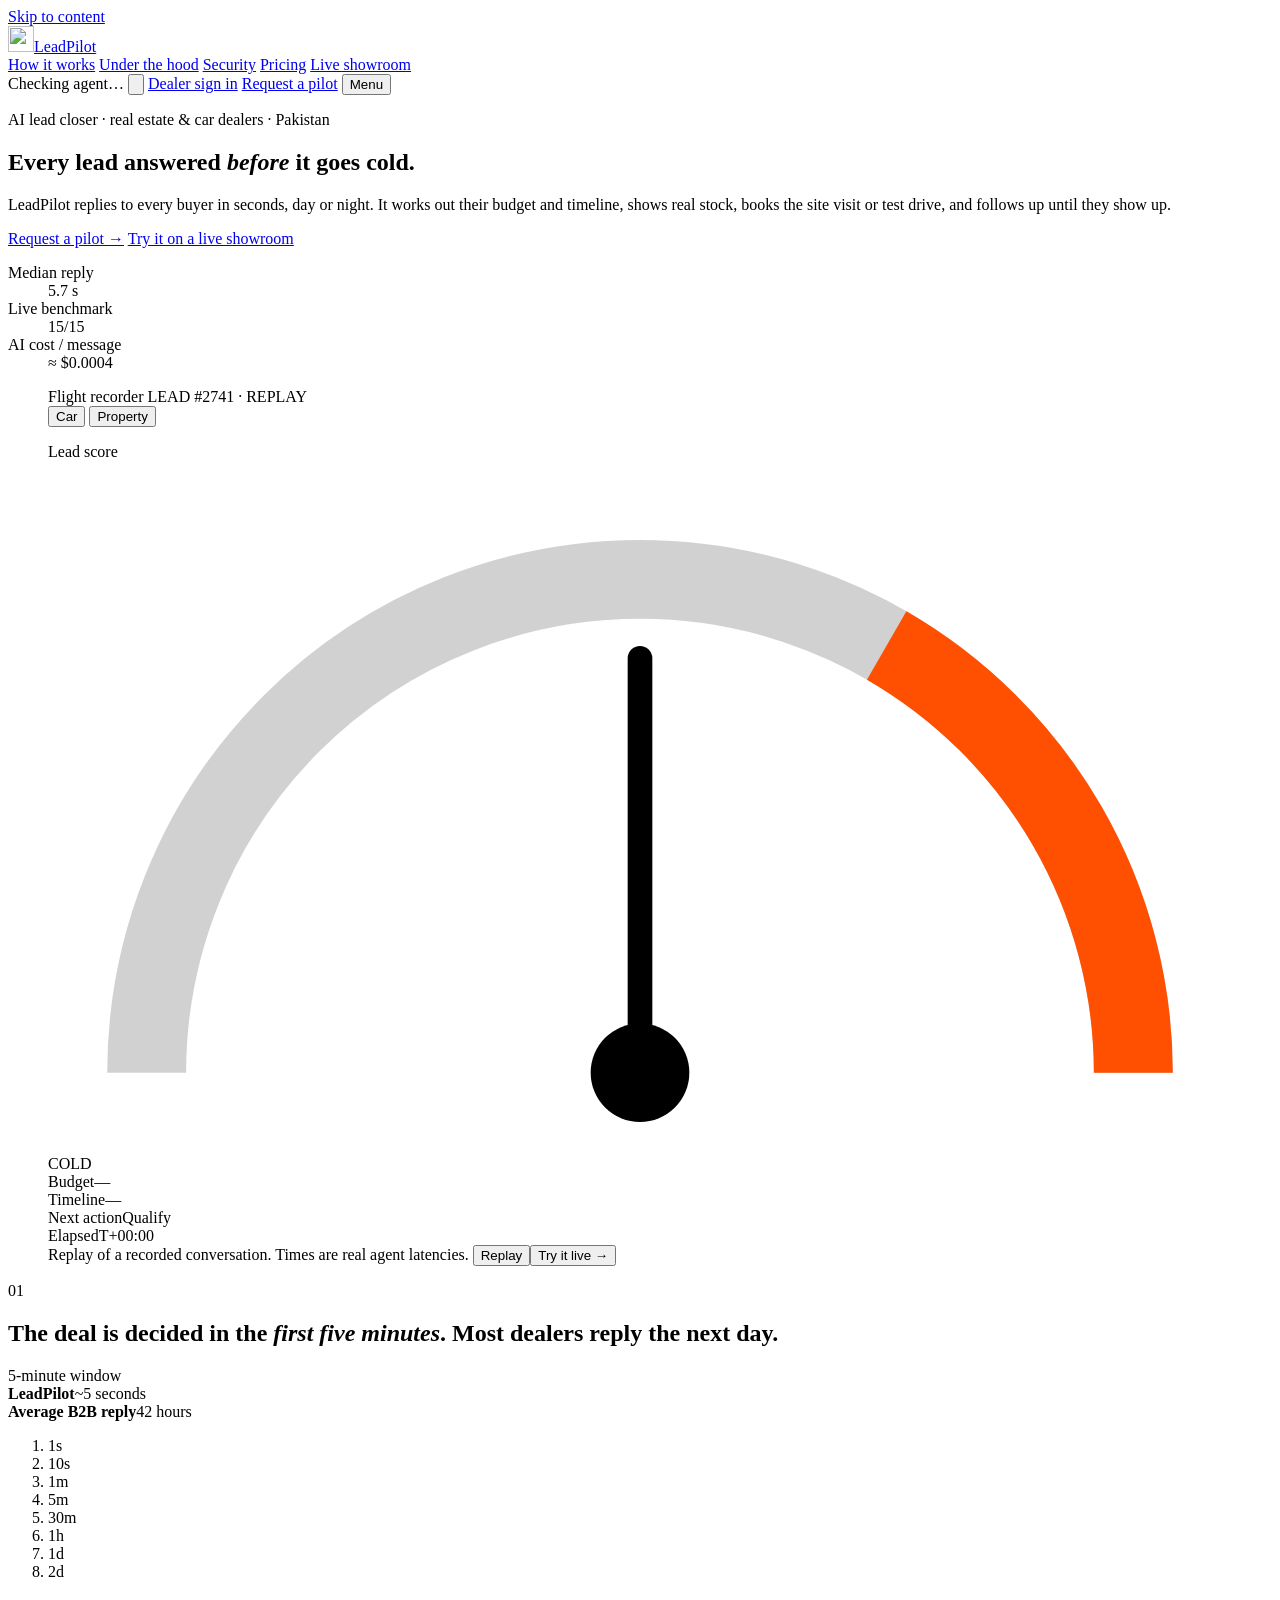
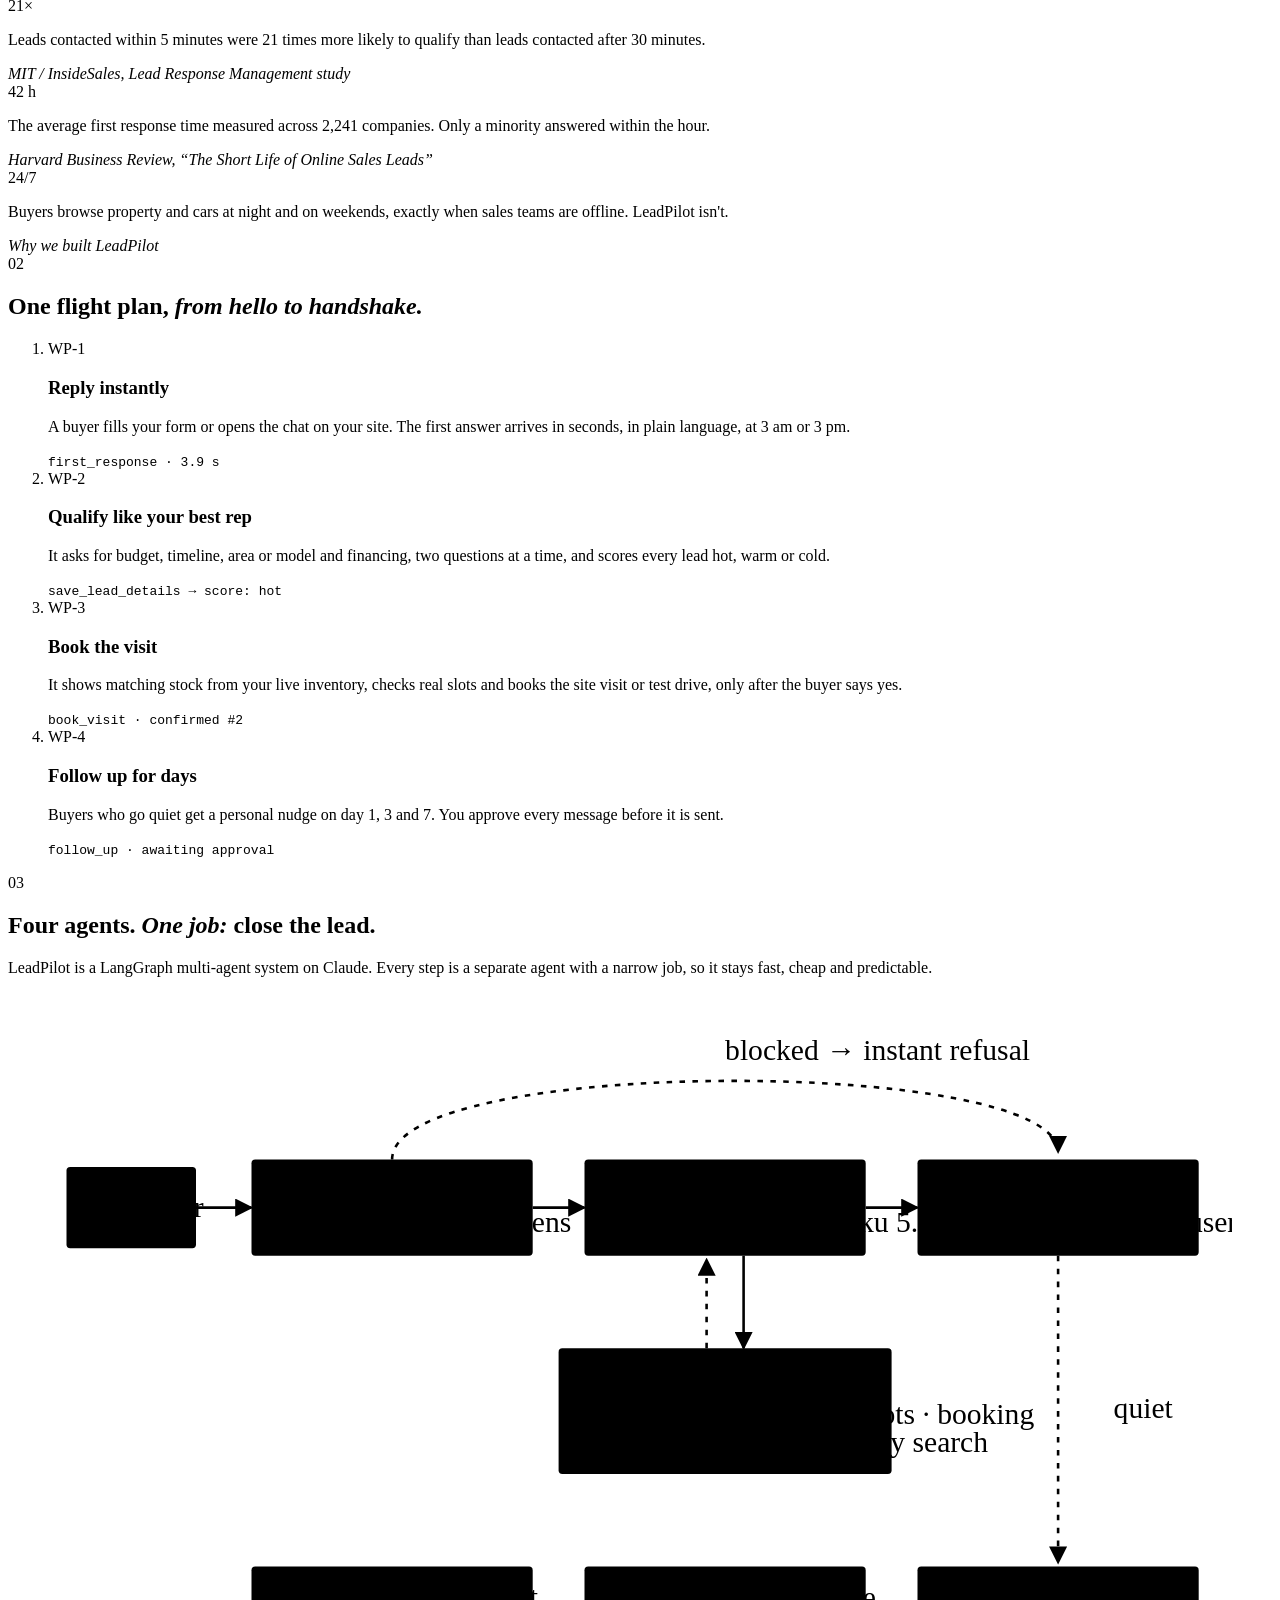
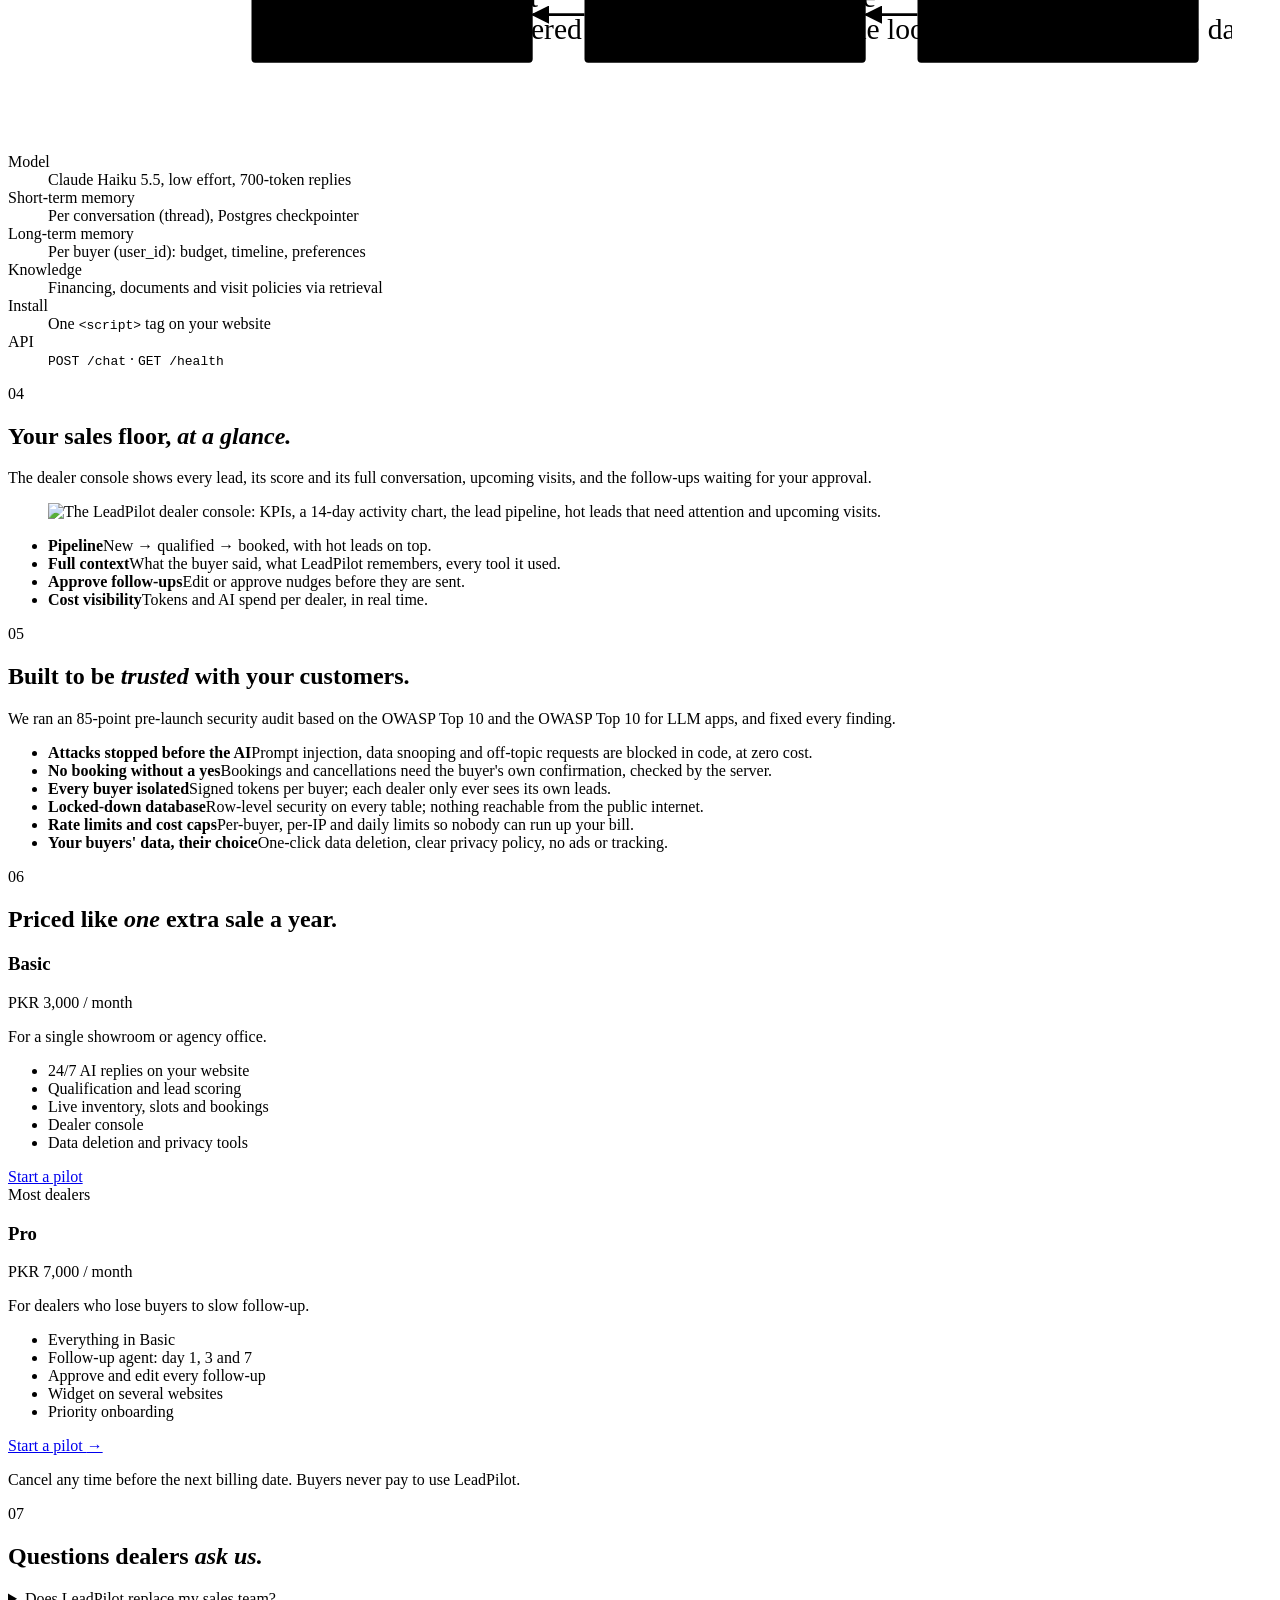
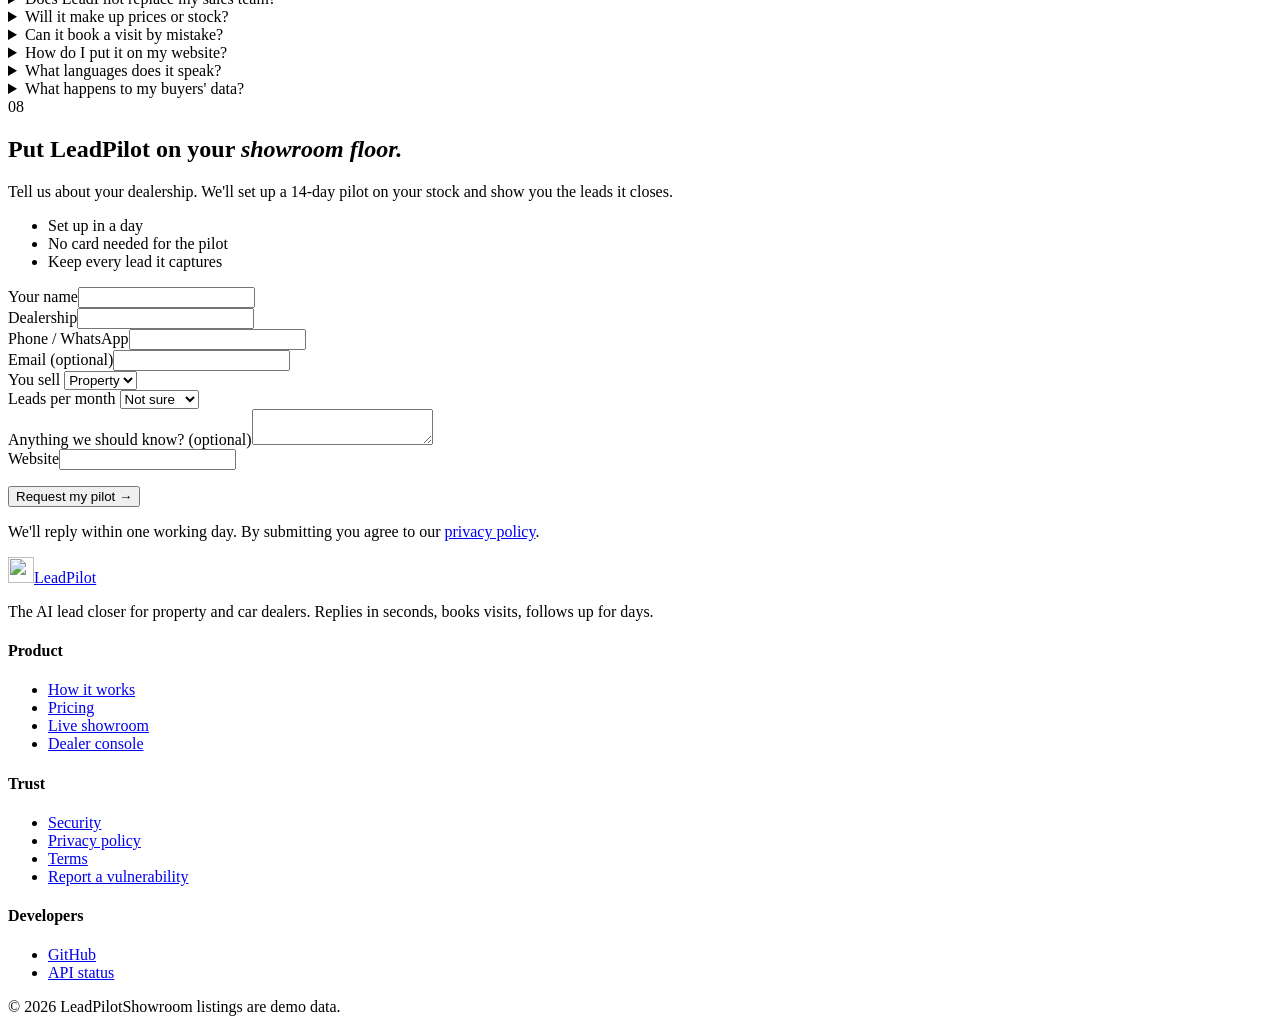
==== commit 54e2f25f: "Theme toggle, tidier agent markdown, widget polish Light/dark choice saved per visitor and applied b" ====
--- a/frontend/index.html
+++ b/frontend/index.html
@@ -32,6 +32,7 @@
     </nav>
     <div class="header-end">
       <span class="status-pill" id="status"><span class="dot"></span>Checking agent…</span>
+      <button class="btn btn-ghost btn-sm theme-btn" data-theme-toggle><svg viewBox="0 0 20 20" aria-hidden="true"><circle cx="10" cy="10" r="6.5"/><path d="M10 3.5v13a6.5 6.5 0 0 0 0-13z" fill="currentColor"/></svg></button>
       <a class="btn btn-ghost btn-sm" href="/console/">Dealer sign in</a>
       <a class="btn btn-primary btn-sm" href="#pilot">Request a pilot</a>
       <button class="btn btn-ghost btn-sm menu-btn" aria-expanded="false" aria-label="Open menu">Menu</button>
@@ -204,7 +205,10 @@
         <p class="lede">The dealer console shows every lead, its score and its full conversation, upcoming visits, and the follow-ups waiting for your approval.</p>
       </header>
       <figure class="console-shot reveal">
-        <img src="/assets/img/console.png" width="1440" height="900" loading="lazy" alt="The LeadPilot dealer console: KPIs, a 14-day activity chart, the lead pipeline and leads that need attention.">
+        <picture>
+          <source srcset="/assets/img/console.webp" type="image/webp">
+          <img src="/assets/img/console.png" width="1440" height="900" loading="lazy" decoding="async" alt="The LeadPilot dealer console: KPIs, a 14-day activity chart, the lead pipeline, hot leads that need attention and upcoming visits.">
+        </picture>
       </figure>
       <ul class="console-points reveal">
         <li><strong>Pipeline</strong><span>New → qualified → booked, with hot leads on top.</span></li>
@@ -303,7 +307,7 @@
           <div class="field"><label for="p-company">Dealership</label><input class="input" id="p-company" name="company" required minlength="2" maxlength="120" autocomplete="organization"></div>
         </div>
         <div class="row2">
-          <div class="field"><label for="p-phone">Phone / WhatsApp</label><input class="input" id="p-phone" name="phone" required maxlength="30" inputmode="tel" autocomplete="tel" pattern="[0-9+()\- ]{5,30}"></div>
+          <div class="field"><label for="p-phone">Phone / WhatsApp</label><input class="input" id="p-phone" name="phone" required maxlength="30" inputmode="tel" autocomplete="tel" pattern="[0-9+ \(\)\-]{5,30}"></div>
           <div class="field"><label for="p-email">Email (optional)</label><input class="input" id="p-email" name="email" type="email" maxlength="120" autocomplete="email"></div>
         </div>
         <div class="row2">
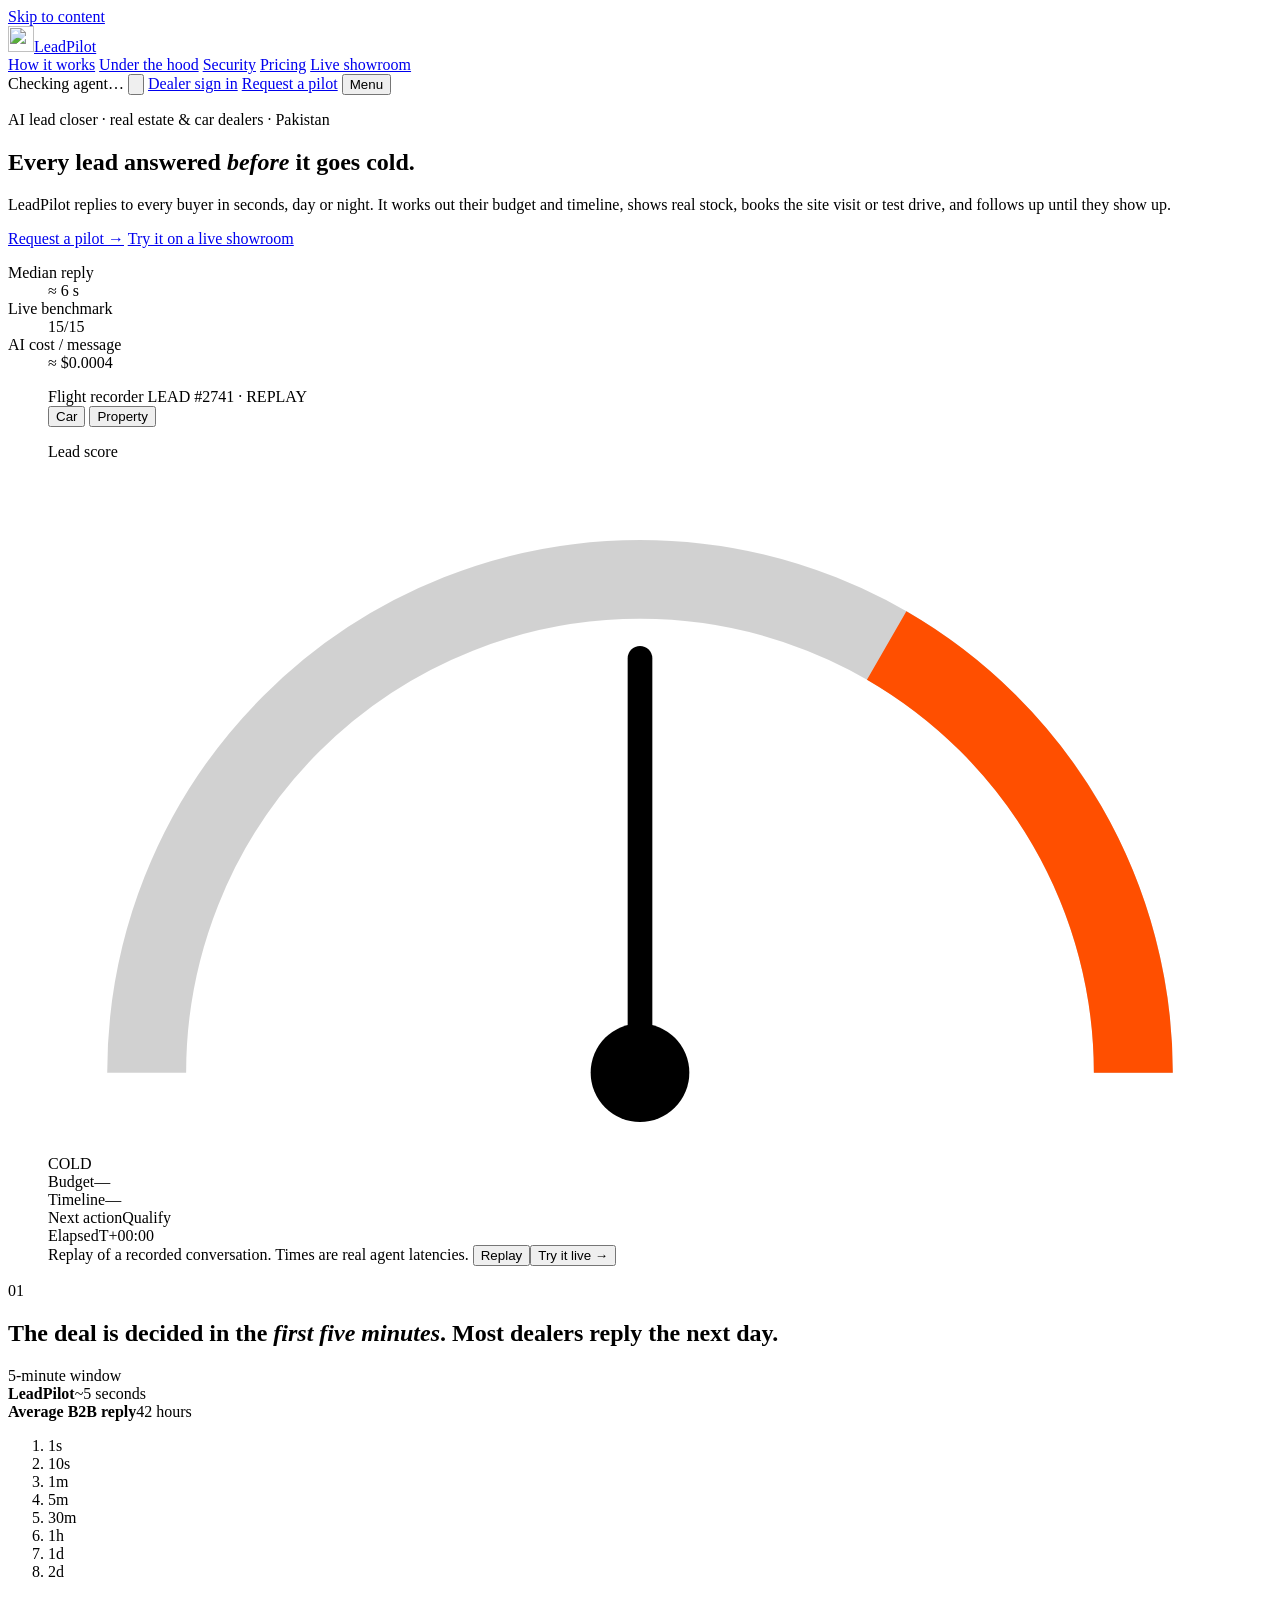
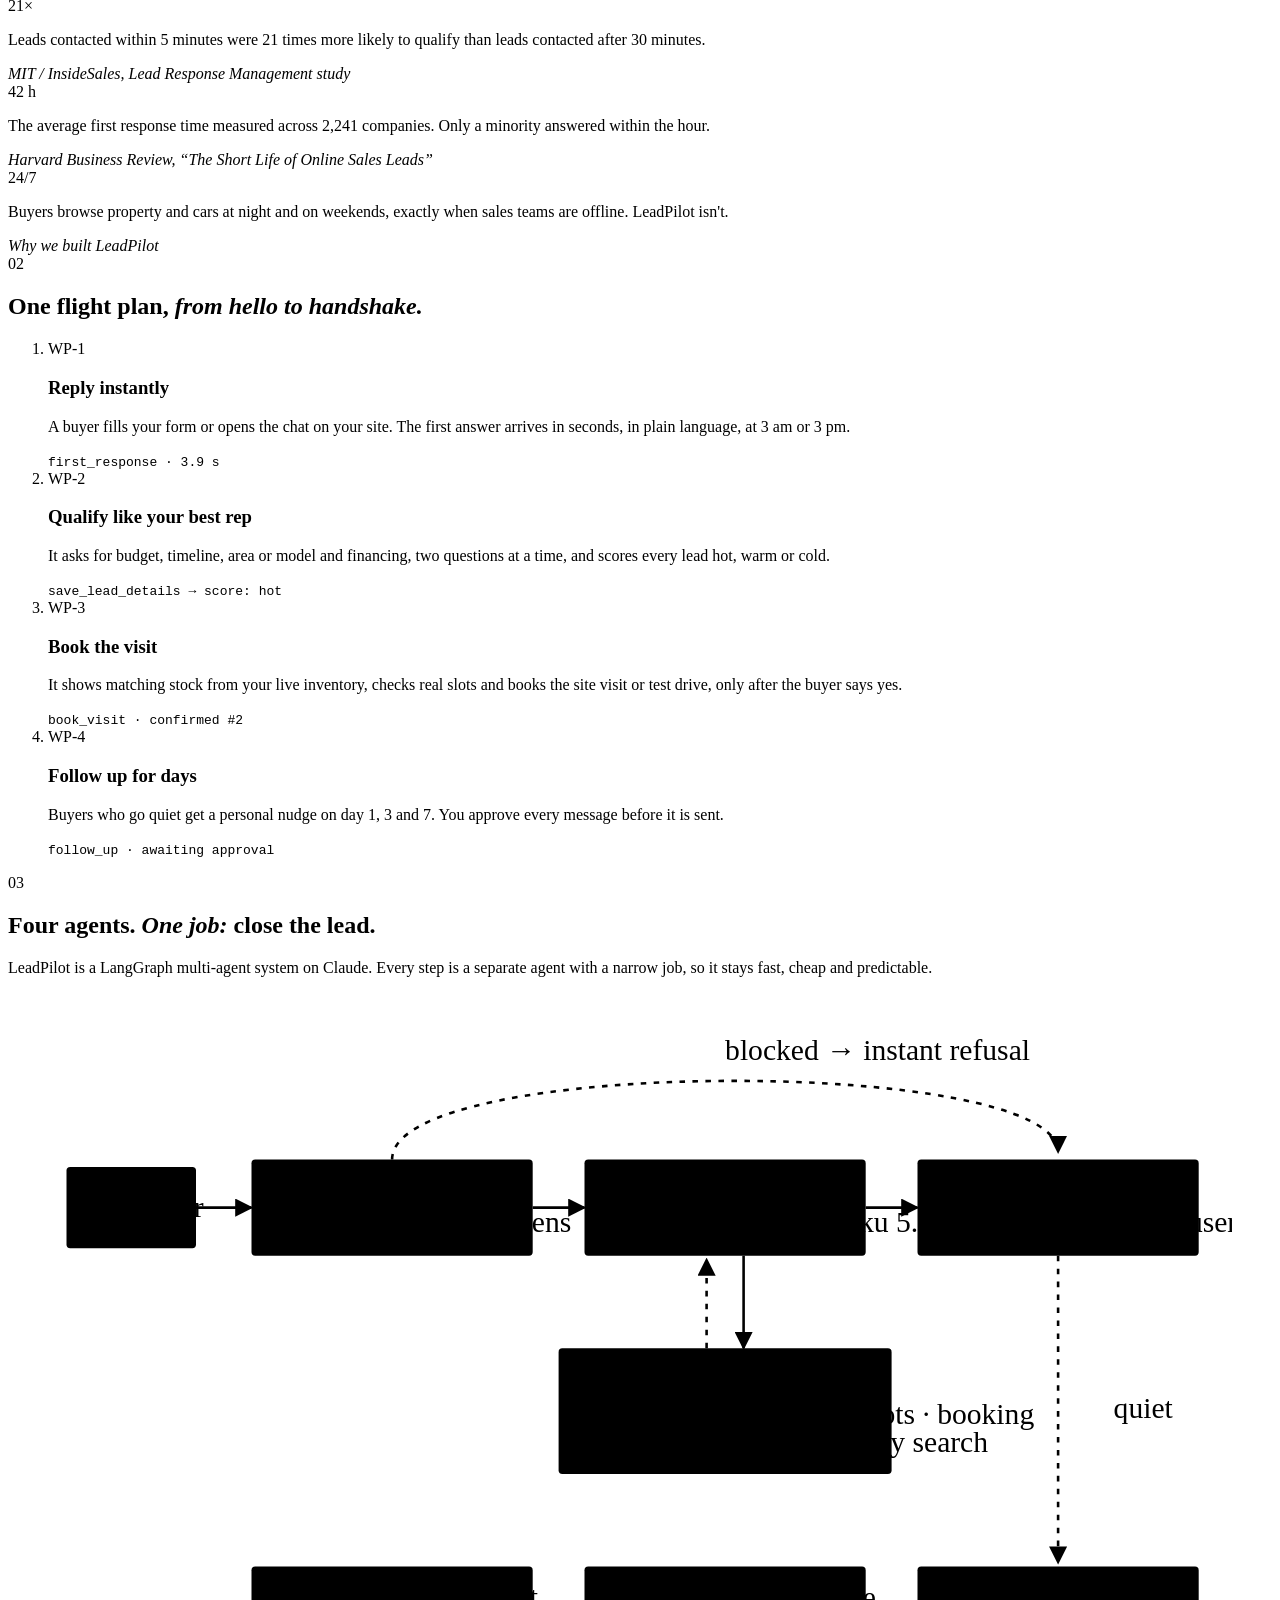
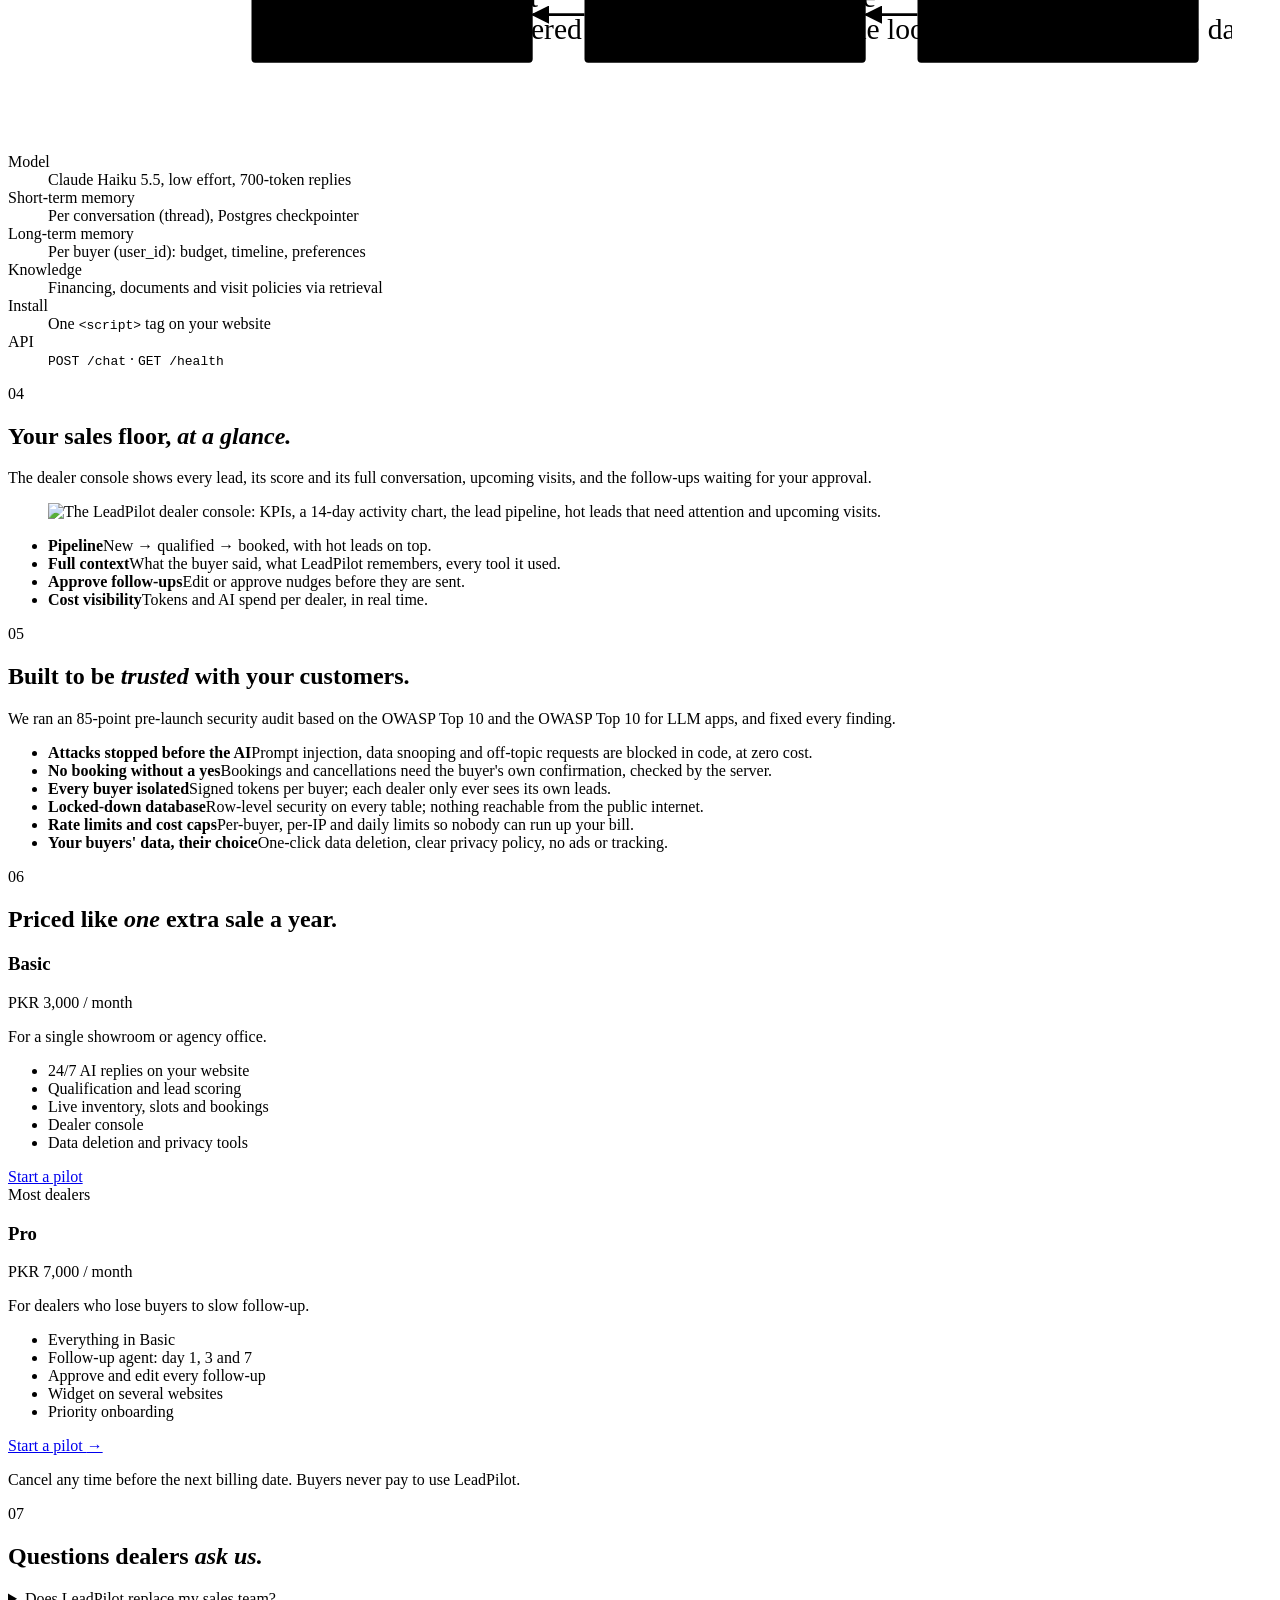
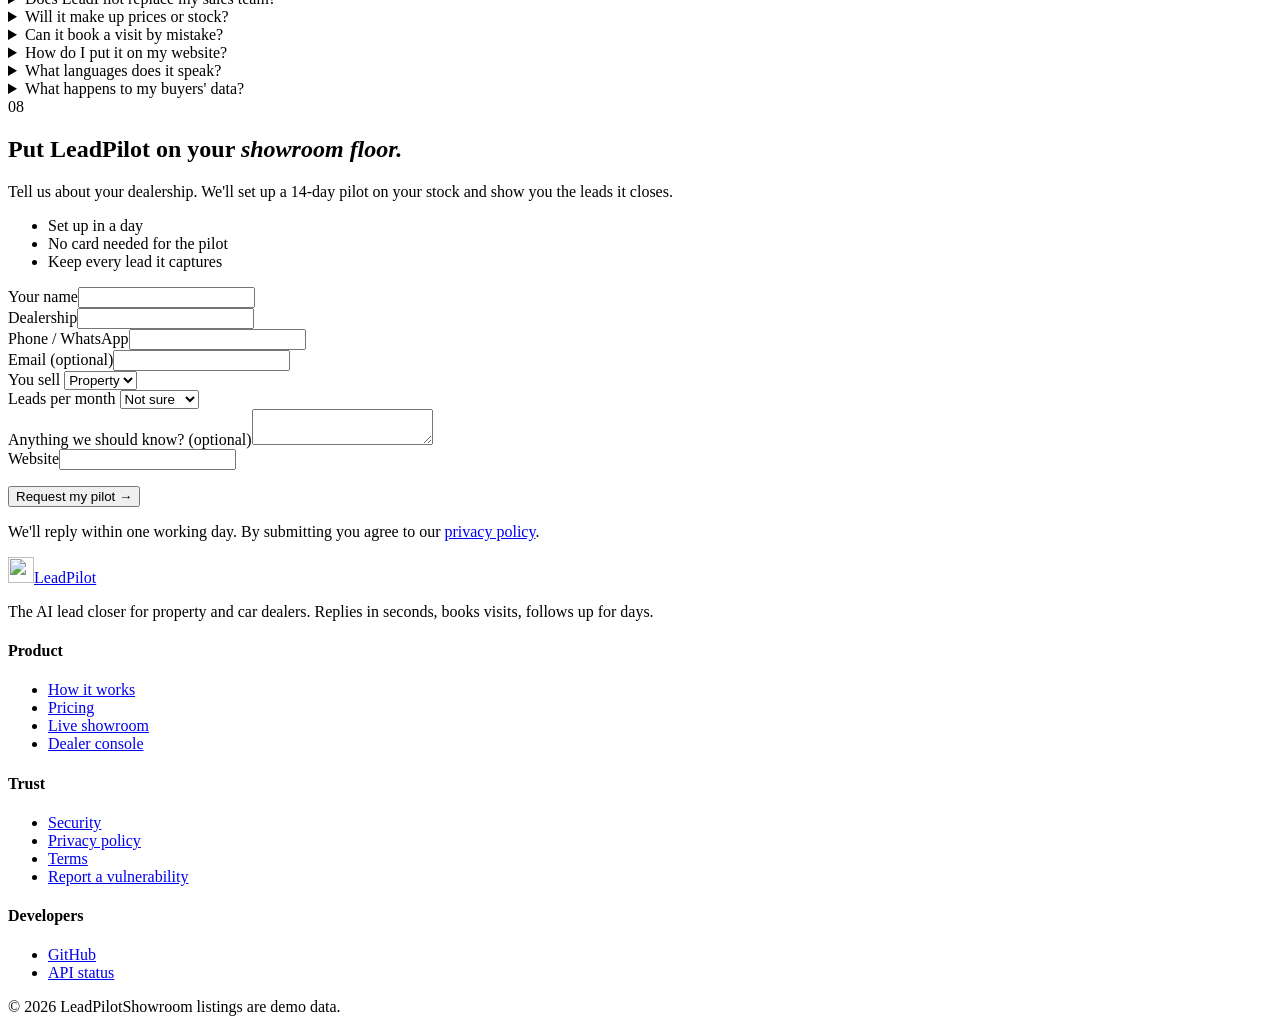
==== commit e4247881: "Landing: median reply matches today's live benchmark (≈ 6 s) Co-Authored-By: Claude Opus 5.5 <norepl" ====
--- a/frontend/index.html
+++ b/frontend/index.html
@@ -53,7 +53,7 @@
           <a class="btn" href="/showroom/">Try it on a live showroom</a>
         </div>
         <dl class="proof">
-          <div><dt>Median reply</dt><dd class="mono">5.7 s</dd></div>
+          <div><dt>Median reply</dt><dd class="mono">≈ 6 s</dd></div>
           <div><dt>Live benchmark</dt><dd class="mono">15/15</dd></div>
           <div><dt>AI cost / message</dt><dd class="mono">≈ $0.0004</dd></div>
         </dl>
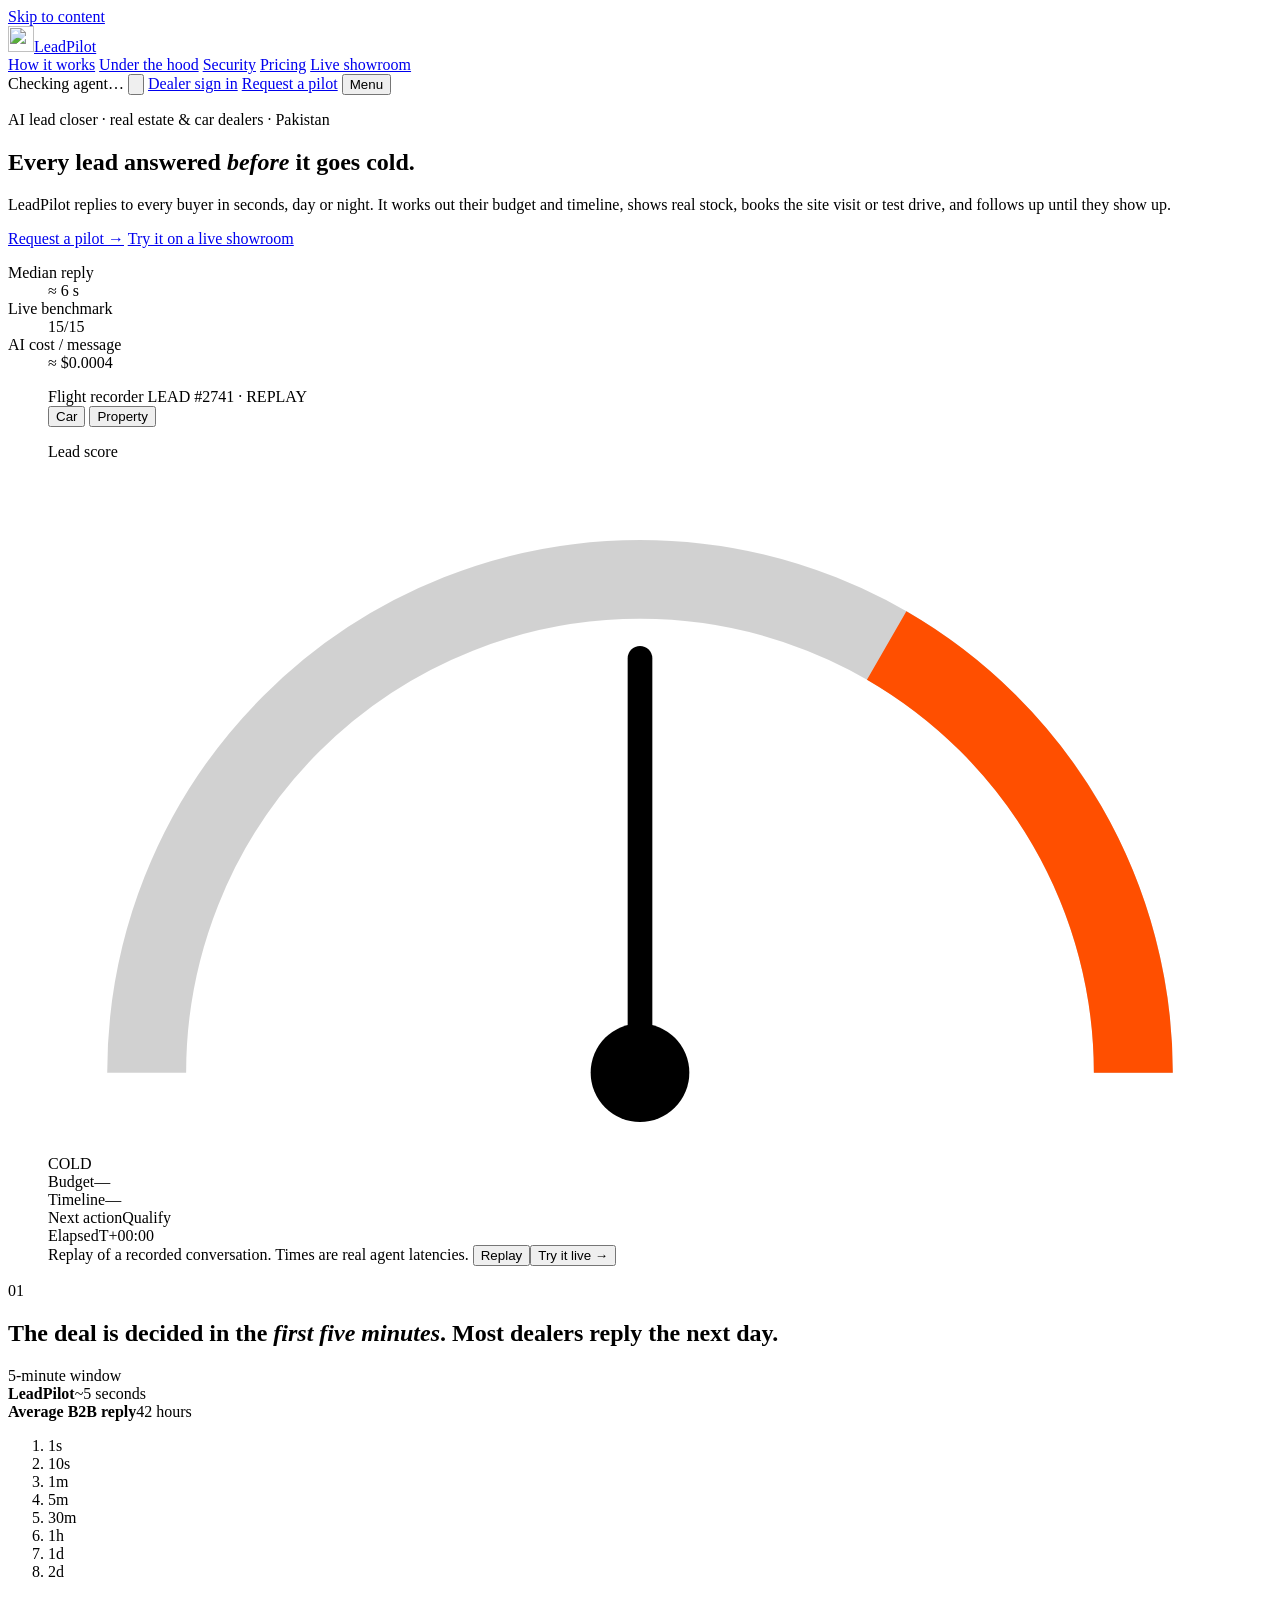
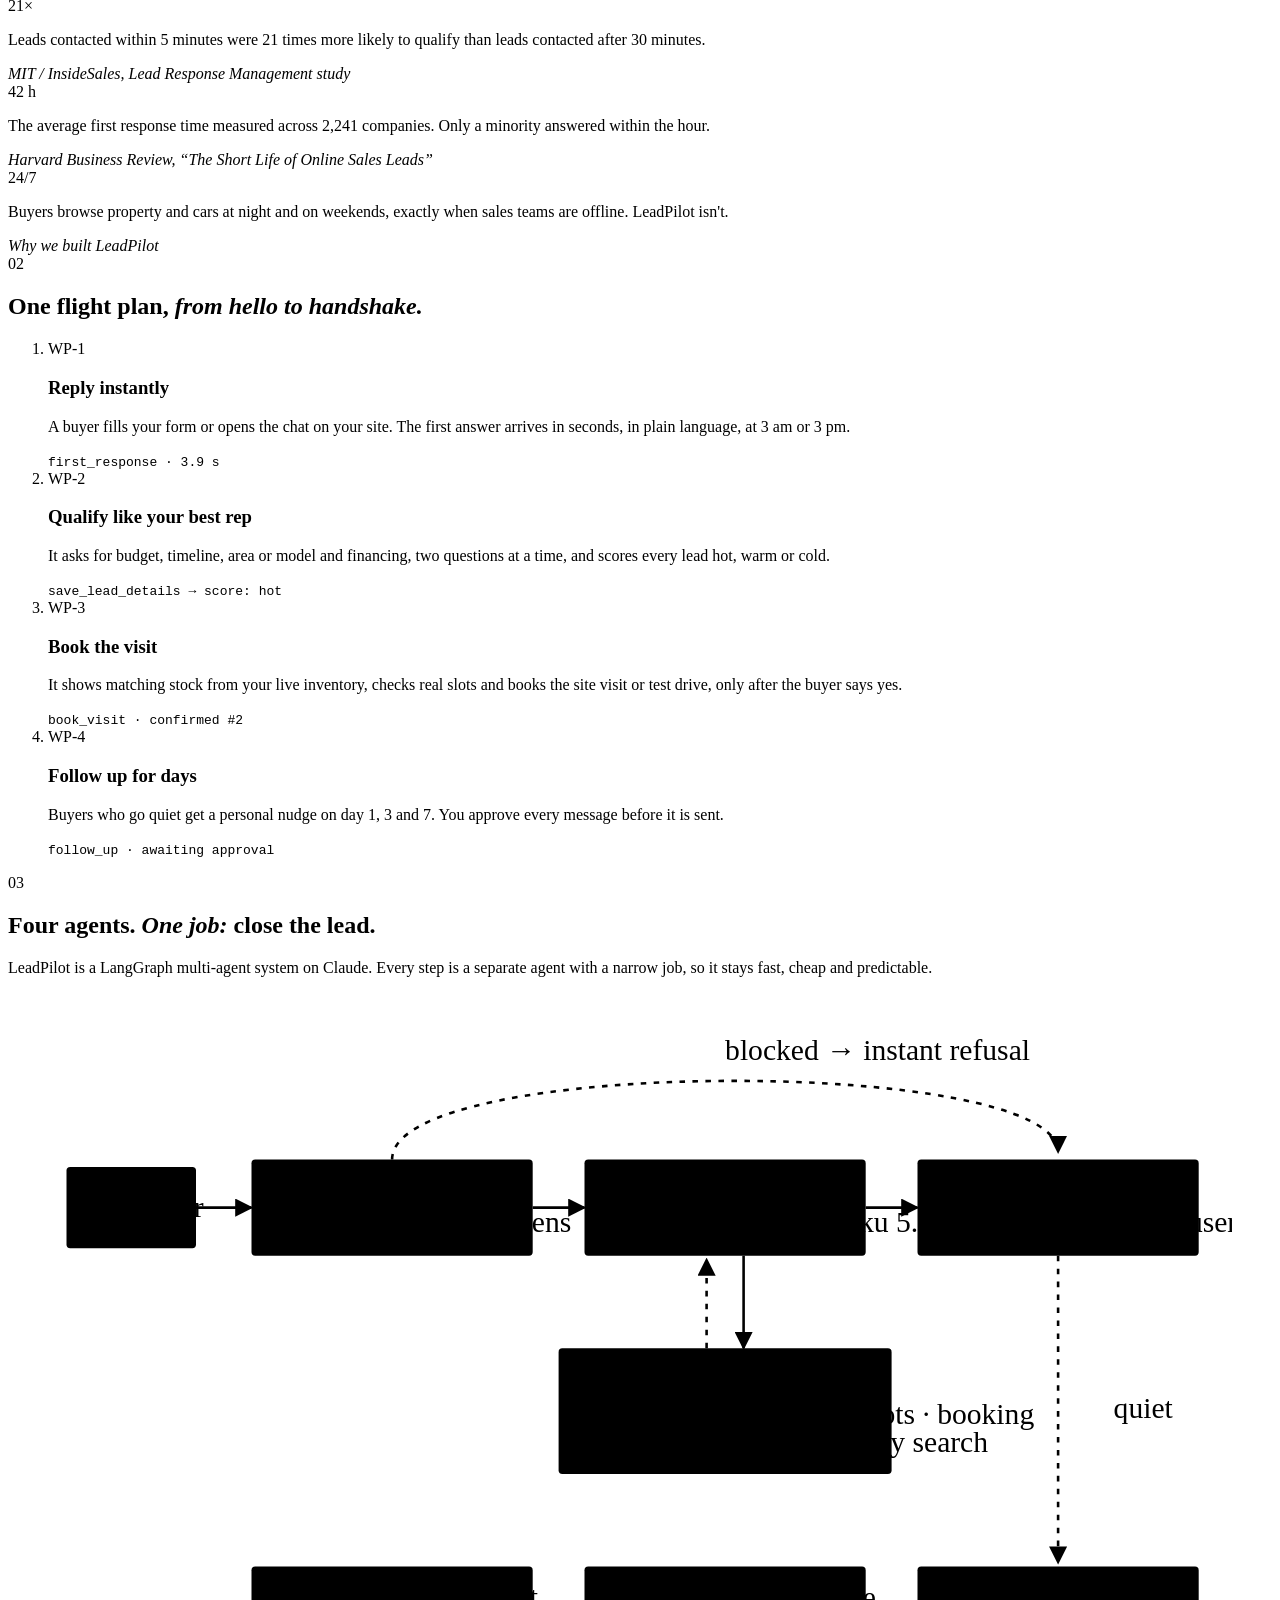
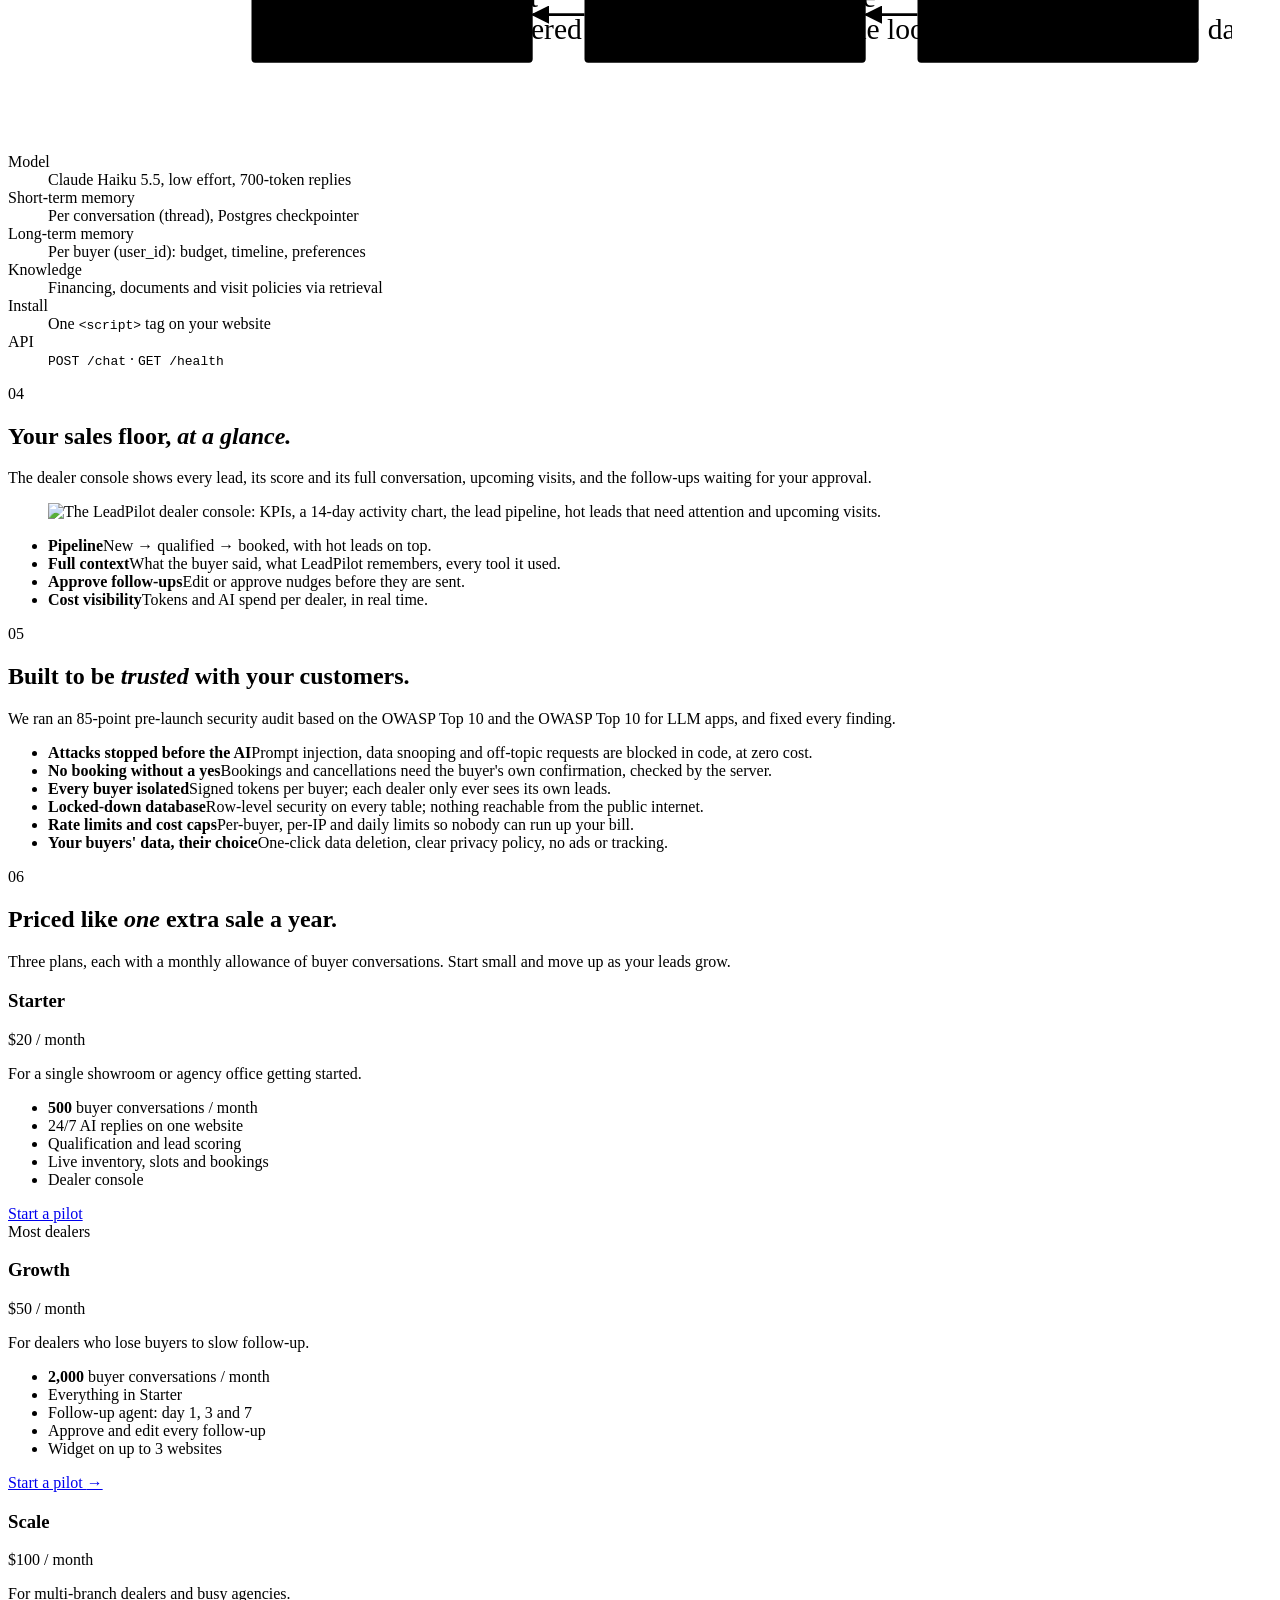
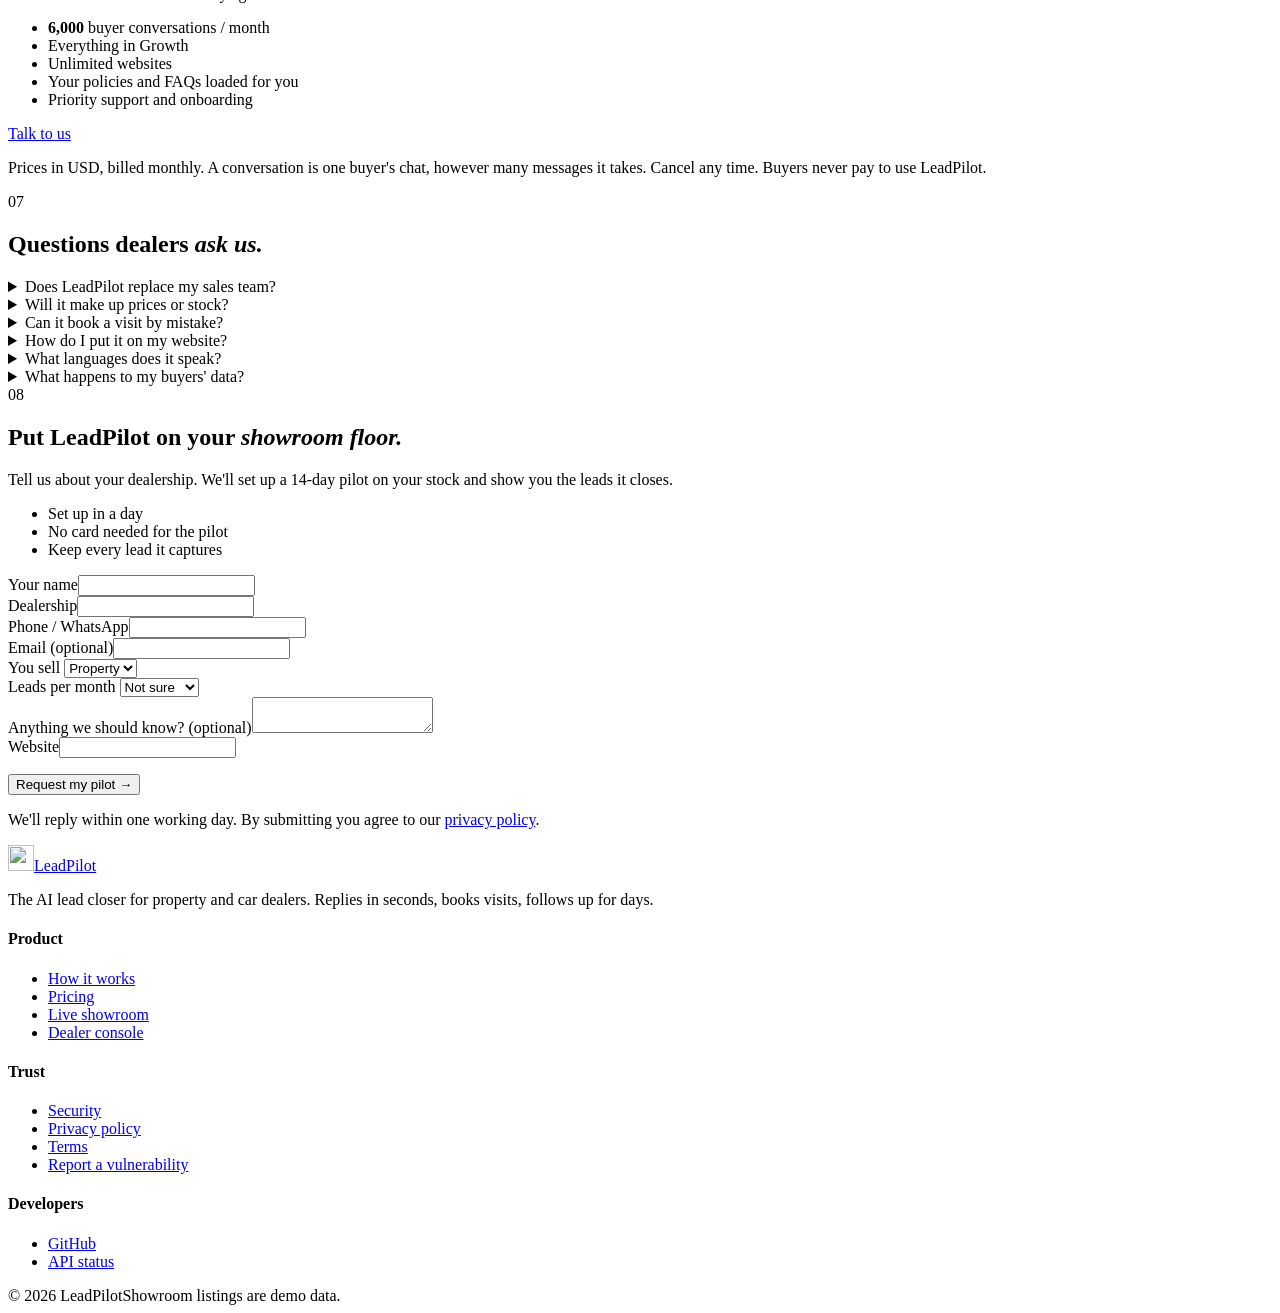
==== commit 783b75a0: "Pricing: three USD plans with monthly conversation allowances Starter $20 (500 conversations), Growt" ====
--- a/frontend/index.html
+++ b/frontend/index.html
@@ -244,31 +244,42 @@
       <header class="section-head reveal">
         <span class="section-no mono">06</span>
         <h2 class="h1">Priced like <em>one</em> extra sale a year.</h2>
+        <p class="lede">Three plans, each with a monthly allowance of buyer conversations. Start small and move up as your leads grow.</p>
       </header>
       <div class="plans reveal">
         <article class="plan">
-          <h3 class="h3">Basic</h3>
-          <p class="price"><span class="mono">PKR 3,000</span> / month</p>
-          <p class="muted">For a single showroom or agency office.</p>
+          <h3 class="h3">Starter</h3>
+          <p class="price"><span class="mono">$20</span> / month</p>
+          <p class="muted">For a single showroom or agency office getting started.</p>
           <ul>
-            <li>24/7 AI replies on your website</li><li>Qualification and lead scoring</li>
-            <li>Live inventory, slots and bookings</li><li>Dealer console</li><li>Data deletion and privacy tools</li>
+            <li><strong>500</strong> buyer conversations / month</li><li>24/7 AI replies on one website</li>
+            <li>Qualification and lead scoring</li><li>Live inventory, slots and bookings</li><li>Dealer console</li>
           </ul>
-          <a class="btn" href="#pilot" data-plan="basic">Start a pilot</a>
+          <a class="btn" href="#pilot" data-plan="Starter">Start a pilot</a>
         </article>
         <article class="plan plan-pro">
           <span class="plan-flag mono">Most dealers</span>
-          <h3 class="h3">Pro</h3>
-          <p class="price"><span class="mono">PKR 7,000</span> / month</p>
+          <h3 class="h3">Growth</h3>
+          <p class="price"><span class="mono">$50</span> / month</p>
           <p class="muted">For dealers who lose buyers to slow follow-up.</p>
           <ul>
-            <li>Everything in Basic</li><li>Follow-up agent: day 1, 3 and 7</li>
-            <li>Approve and edit every follow-up</li><li>Widget on several websites</li><li>Priority onboarding</li>
+            <li><strong>2,000</strong> buyer conversations / month</li><li>Everything in Starter</li>
+            <li>Follow-up agent: day 1, 3 and 7</li><li>Approve and edit every follow-up</li><li>Widget on up to 3 websites</li>
           </ul>
-          <a class="btn btn-primary" href="#pilot" data-plan="pro">Start a pilot <span class="arrow">→</span></a>
+          <a class="btn btn-primary" href="#pilot" data-plan="Growth">Start a pilot <span class="arrow">→</span></a>
         </article>
-      </div>
-      <p class="plans-note muted small">Cancel any time before the next billing date. Buyers never pay to use LeadPilot.</p>
+        <article class="plan">
+          <h3 class="h3">Scale</h3>
+          <p class="price"><span class="mono">$100</span> / month</p>
+          <p class="muted">For multi-branch dealers and busy agencies.</p>
+          <ul>
+            <li><strong>6,000</strong> buyer conversations / month</li><li>Everything in Growth</li>
+            <li>Unlimited websites</li><li>Your policies and FAQs loaded for you</li><li>Priority support and onboarding</li>
+          </ul>
+          <a class="btn" href="#pilot" data-plan="Scale">Talk to us</a>
+        </article>
+      </div>
+      <p class="plans-note muted small">Prices in USD, billed monthly. A conversation is one buyer's chat, however many messages it takes. Cancel any time. Buyers never pay to use LeadPilot.</p>
     </div>
   </section>
 
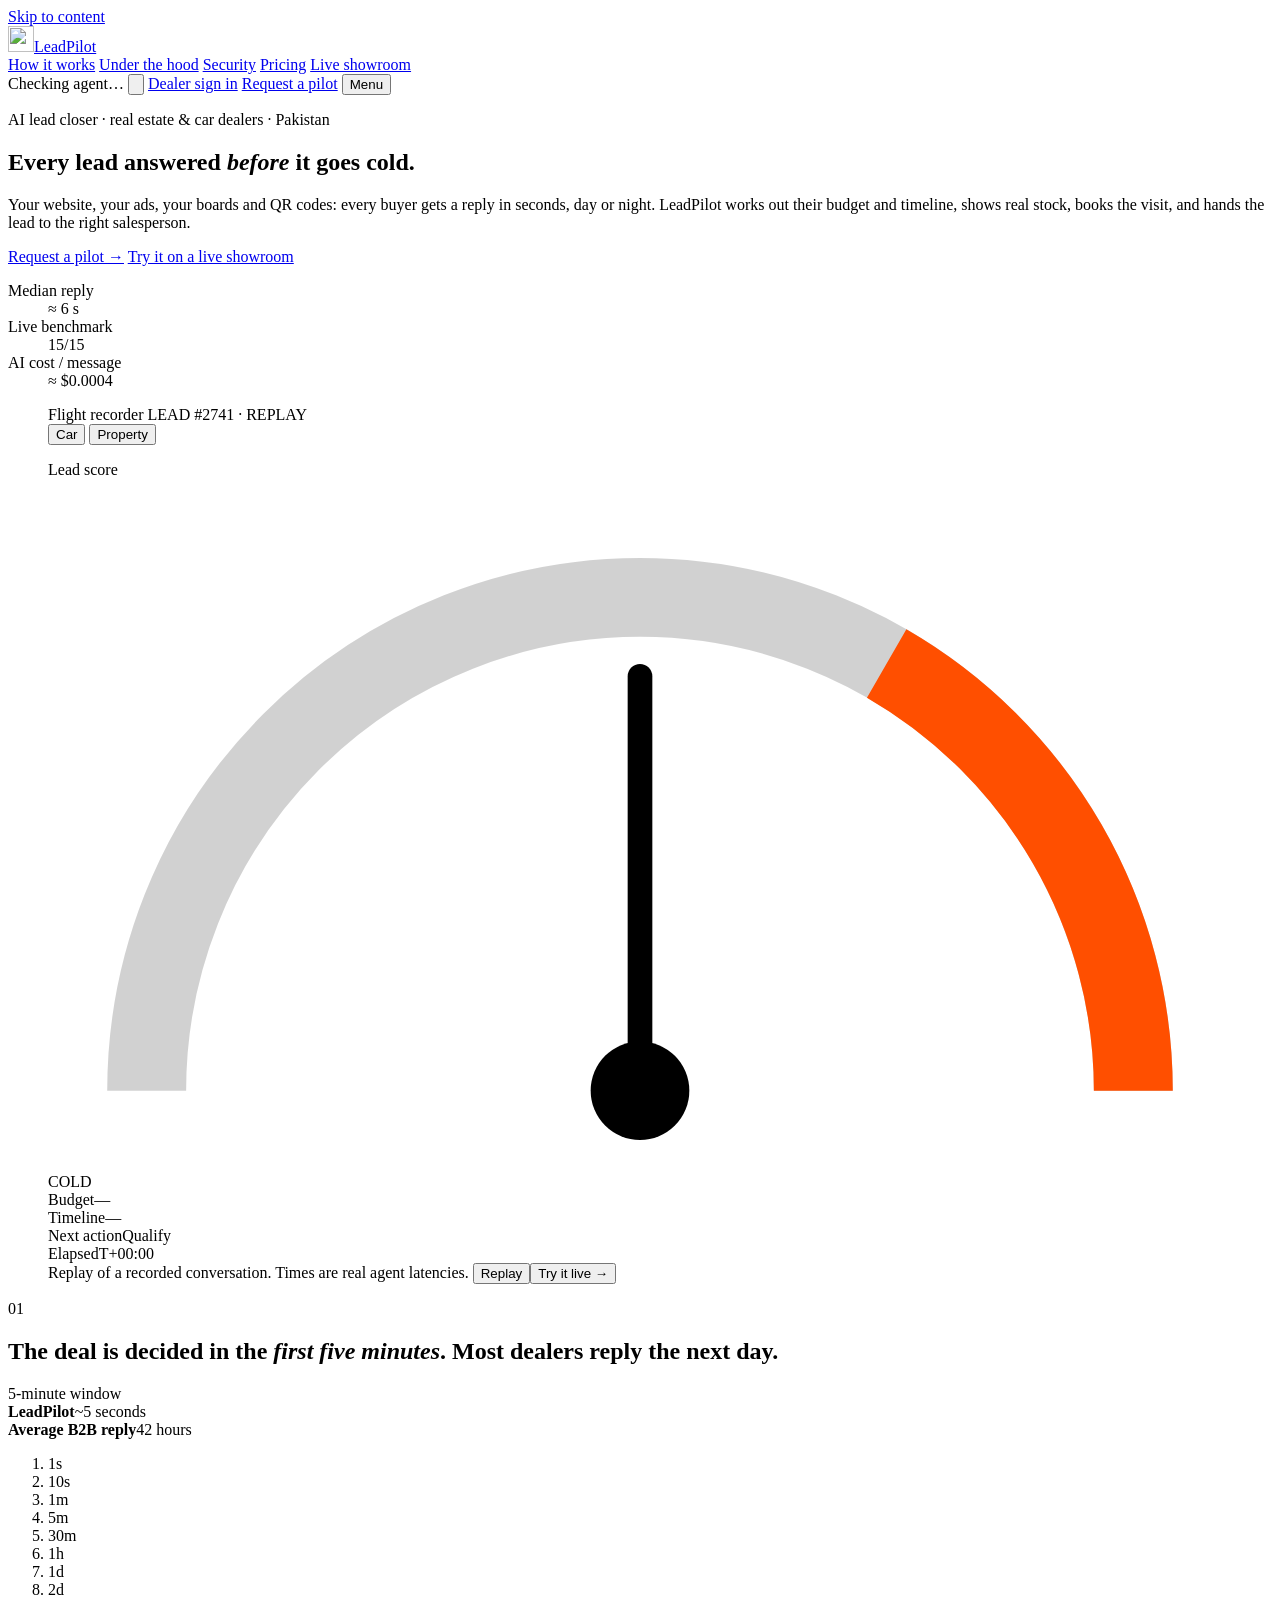
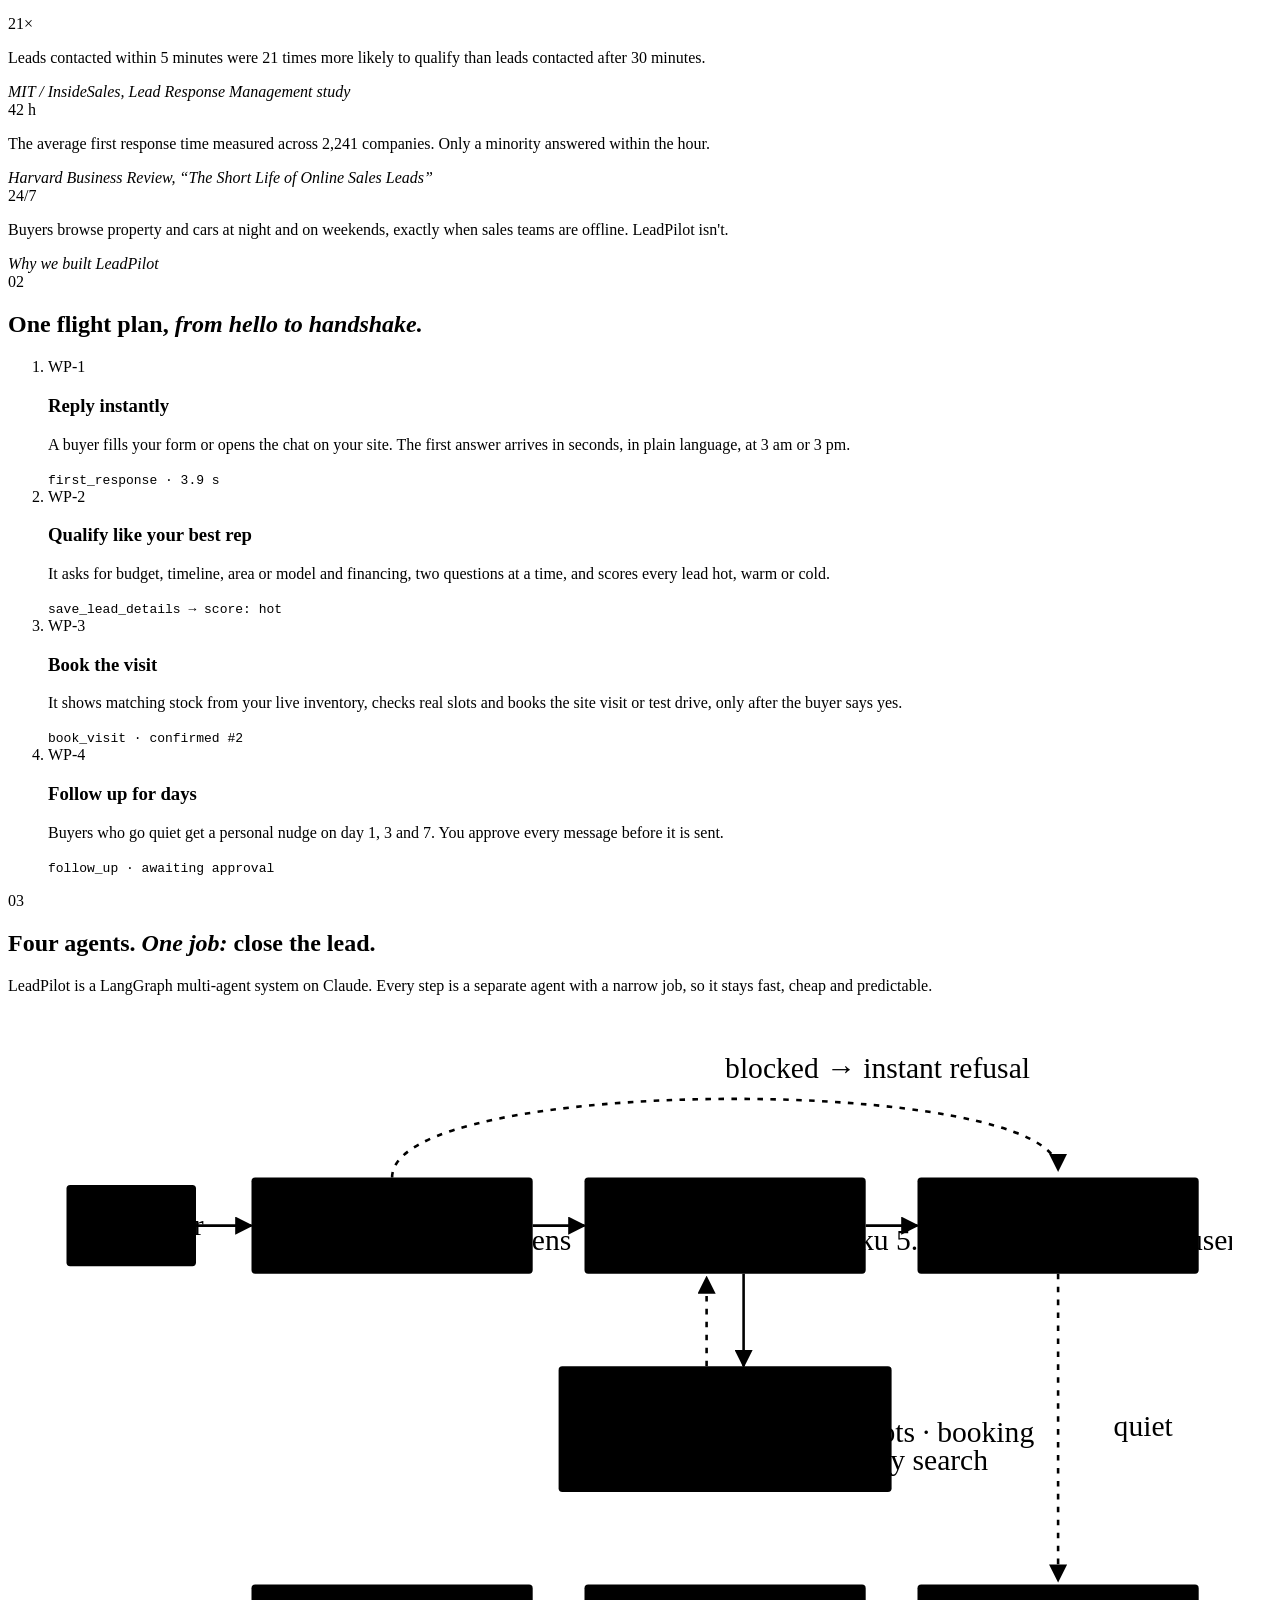
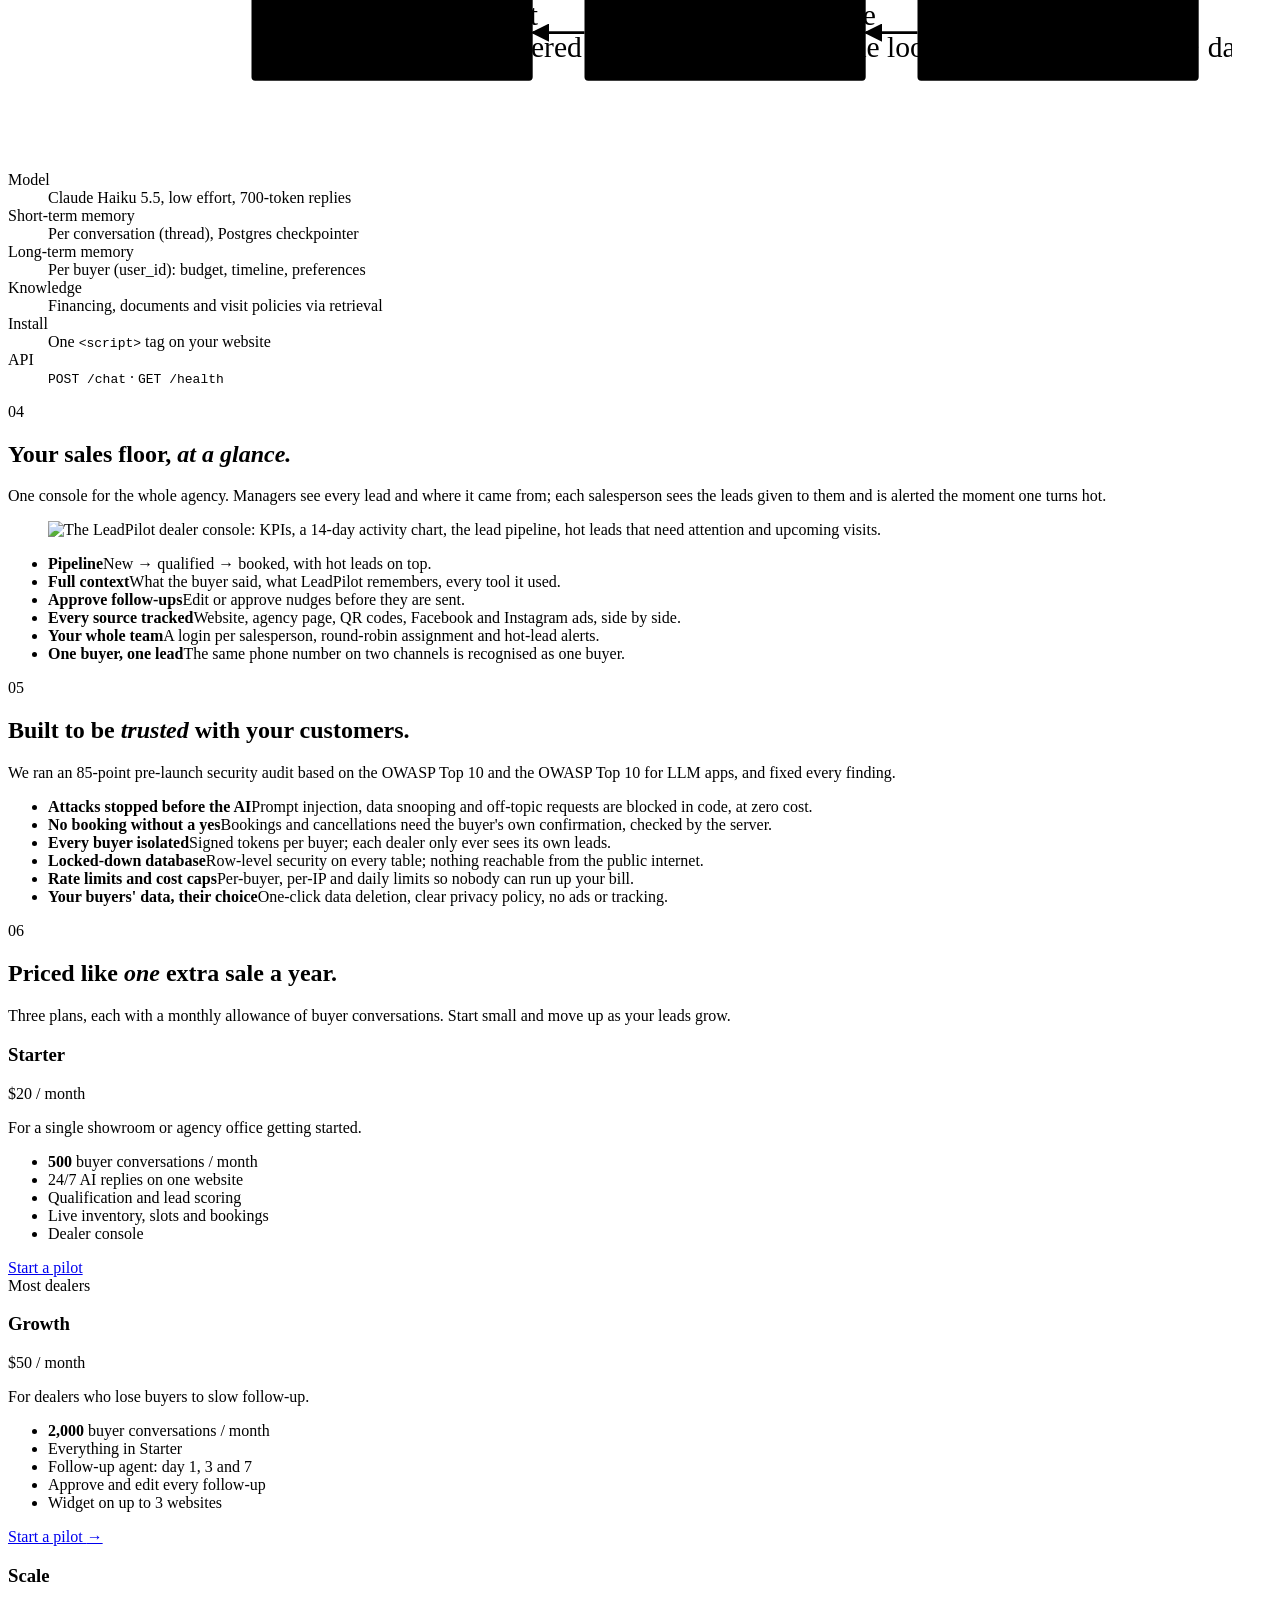
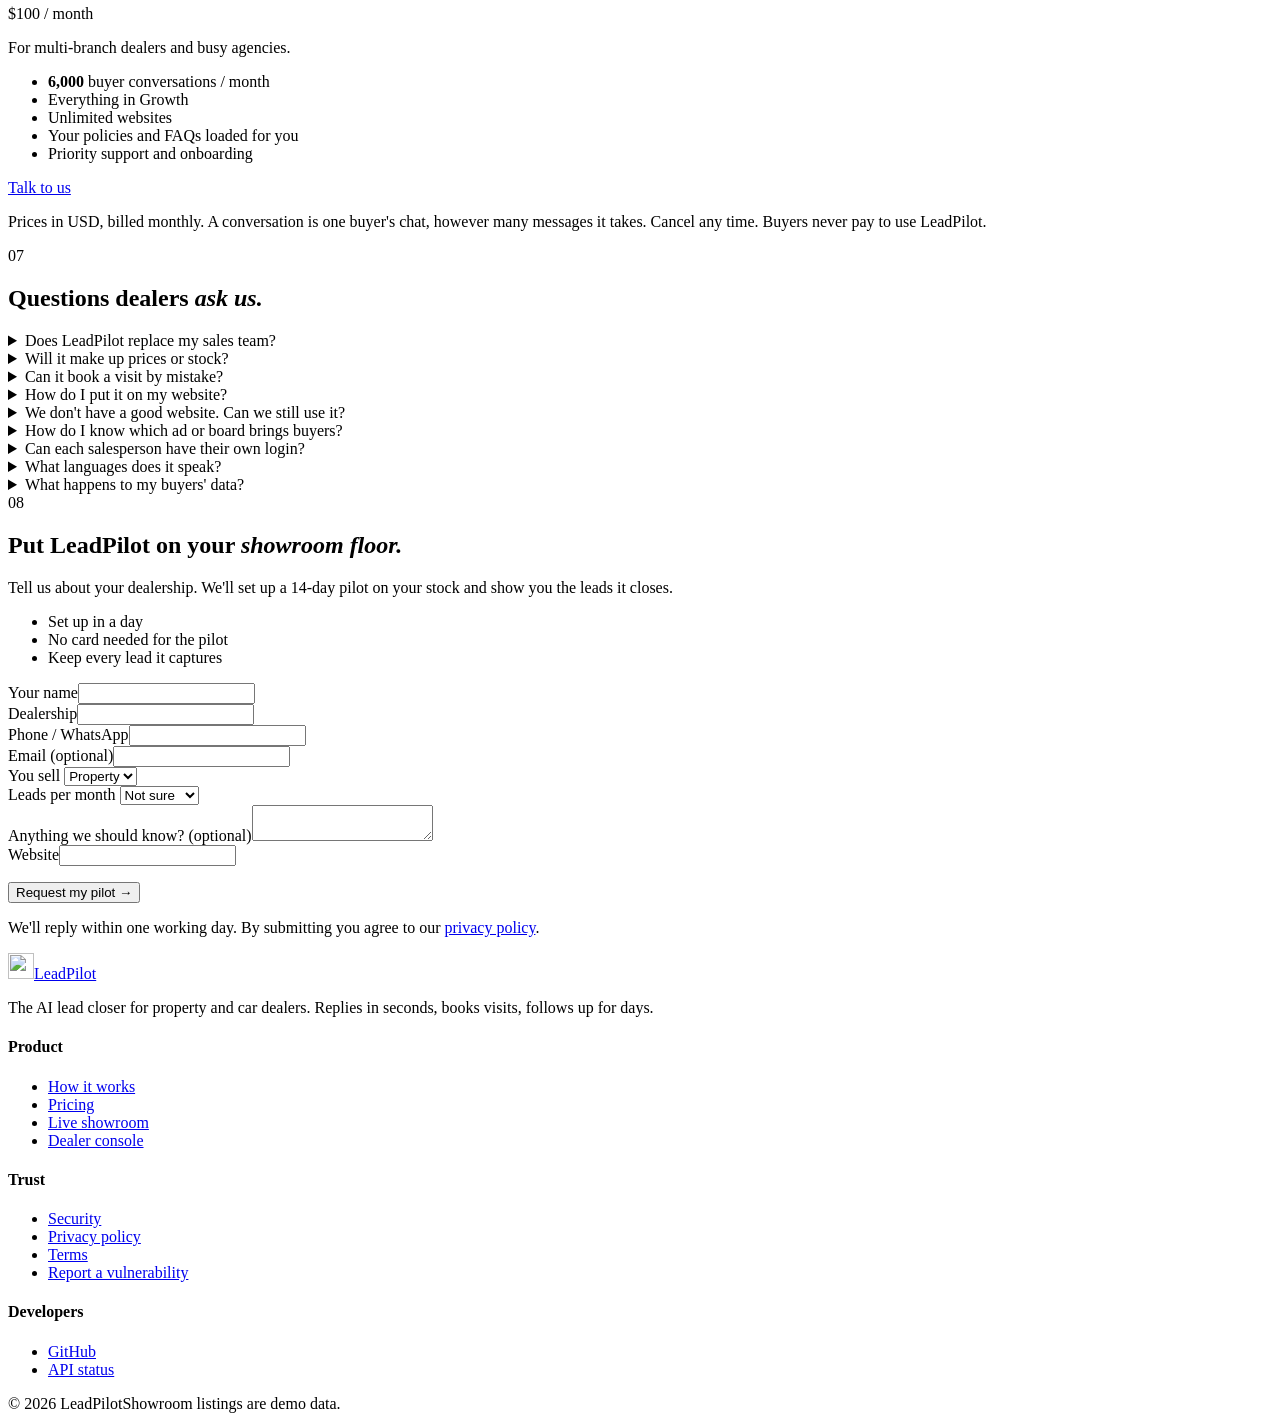
==== commit bcac7d8e: "Landing: every channel, the whole team Copy now covers website, ads, boards and QR codes, the agency" ====
--- a/frontend/index.html
+++ b/frontend/index.html
@@ -4,7 +4,7 @@
   <meta charset="utf-8">
   <meta name="viewport" content="width=device-width, initial-scale=1">
   <title>LeadPilot · The AI lead closer for property and car dealers</title>
-  <meta name="description" content="LeadPilot answers every buyer inquiry in seconds, qualifies budget and timeline, books site visits and test drives, and follows up for days. Built for real estate agencies and car dealers.">
+  <meta name="description" content="LeadPilot answers every buyer enquiry from your website, ads, boards and QR codes in seconds, qualifies budget and timeline, books visits and hands each lead to the right salesperson. Built for real estate agencies and car dealers.">
   <meta name="theme-color" content="#15140f">
   <meta property="og:title" content="LeadPilot · Every lead answered before it goes cold">
   <meta property="og:description" content="An AI sales agent that replies in seconds, qualifies, books visits and follows up.">
@@ -47,7 +47,7 @@
       <div class="hero-copy">
         <p class="eyebrow">AI lead closer · real estate &amp; car dealers · Pakistan</p>
         <h1 class="display">Every lead answered <em>before</em> it goes cold.</h1>
-        <p class="lede">LeadPilot replies to every buyer in seconds, day or night. It works out their budget and timeline, shows real stock, books the site visit or test drive, and follows up until they show up.</p>
+        <p class="lede">Your website, your ads, your boards and QR codes: every buyer gets a reply in seconds, day or night. LeadPilot works out their budget and timeline, shows real stock, books the visit, and hands the lead to the right salesperson.</p>
         <div class="hero-cta">
           <a class="btn btn-primary" href="#pilot">Request a pilot <span class="arrow">→</span></a>
           <a class="btn" href="/showroom/">Try it on a live showroom</a>
@@ -202,7 +202,7 @@
       <header class="section-head reveal">
         <span class="section-no mono">04</span>
         <h2 class="h1">Your sales floor, <em>at a glance.</em></h2>
-        <p class="lede">The dealer console shows every lead, its score and its full conversation, upcoming visits, and the follow-ups waiting for your approval.</p>
+        <p class="lede">One console for the whole agency. Managers see every lead and where it came from; each salesperson sees the leads given to them and is alerted the moment one turns hot.</p>
       </header>
       <figure class="console-shot reveal">
         <picture>
@@ -214,7 +214,9 @@
         <li><strong>Pipeline</strong><span>New → qualified → booked, with hot leads on top.</span></li>
         <li><strong>Full context</strong><span>What the buyer said, what LeadPilot remembers, every tool it used.</span></li>
         <li><strong>Approve follow-ups</strong><span>Edit or approve nudges before they are sent.</span></li>
-        <li><strong>Cost visibility</strong><span>Tokens and AI spend per dealer, in real time.</span></li>
+        <li><strong>Every source tracked</strong><span>Website, agency page, QR codes, Facebook and Instagram ads, side by side.</span></li>
+        <li><strong>Your whole team</strong><span>A login per salesperson, round-robin assignment and hot-lead alerts.</span></li>
+        <li><strong>One buyer, one lead</strong><span>The same phone number on two channels is recognised as one buyer.</span></li>
       </ul>
     </div>
   </section>
@@ -294,7 +296,10 @@
         <details><summary>Does LeadPilot replace my sales team?</summary><p>No. It takes the first conversation off their plate: replying, qualifying and booking. Your people meet buyers who are ready, and agree the final price at the visit.</p></details>
         <details><summary>Will it make up prices or stock?</summary><p>No. Every listing, price and slot comes from your inventory through a tool call. If something isn't in your data, it says so. A person always confirms the final price.</p></details>
         <details><summary>Can it book a visit by mistake?</summary><p>Bookings need the buyer's explicit "yes" in their latest message, checked in code, not just by the AI. Fake confirmations injected into the chat are blocked.</p></details>
-        <details><summary>How do I put it on my website?</summary><p>Add one script tag and one <code>&lt;leadpilot-chat dealer="…"&gt;</code> element. The console's Settings page gives you the exact snippet.</p></details>
+        <details><summary>How do I put it on my website?</summary><p>Add one script tag and one <code>&lt;leadpilot-chat key="…"&gt;</code> element. The console's Settings page gives you the exact snippet with your own key.</p></details>
+        <details><summary>We don't have a good website. Can we still use it?</summary><p>Yes. Every agency gets its own LeadPilot page with your listings, real visit times, a call-back form and the assistant. Point your ads, posts and QR codes at it.</p></details>
+        <details><summary>How do I know which ad or board brings buyers?</summary><p>Create a tracked link or QR code in the console for each ad, post, board or brochure. Every lead shows where it came from, and the overview shows leads and booked visits per source.</p></details>
+        <details><summary>Can each salesperson have their own login?</summary><p>Yes. Managers add their team; each person gets a personal key, sees only the leads given to them and is alerted when one turns hot. Removing someone signs them out at once.</p></details>
         <details><summary>What languages does it speak?</summary><p>It's tested in English and understands everyday Roman Urdu confirmations such as "haan" and "theek hai".</p></details>
         <details><summary>What happens to my buyers' data?</summary><p>It's stored in an access-locked database, used only to serve the conversation and your console, and never sold. Buyers can delete their data with one click. See our <a href="/privacy.html">privacy policy</a>.</p></details>
       </div>
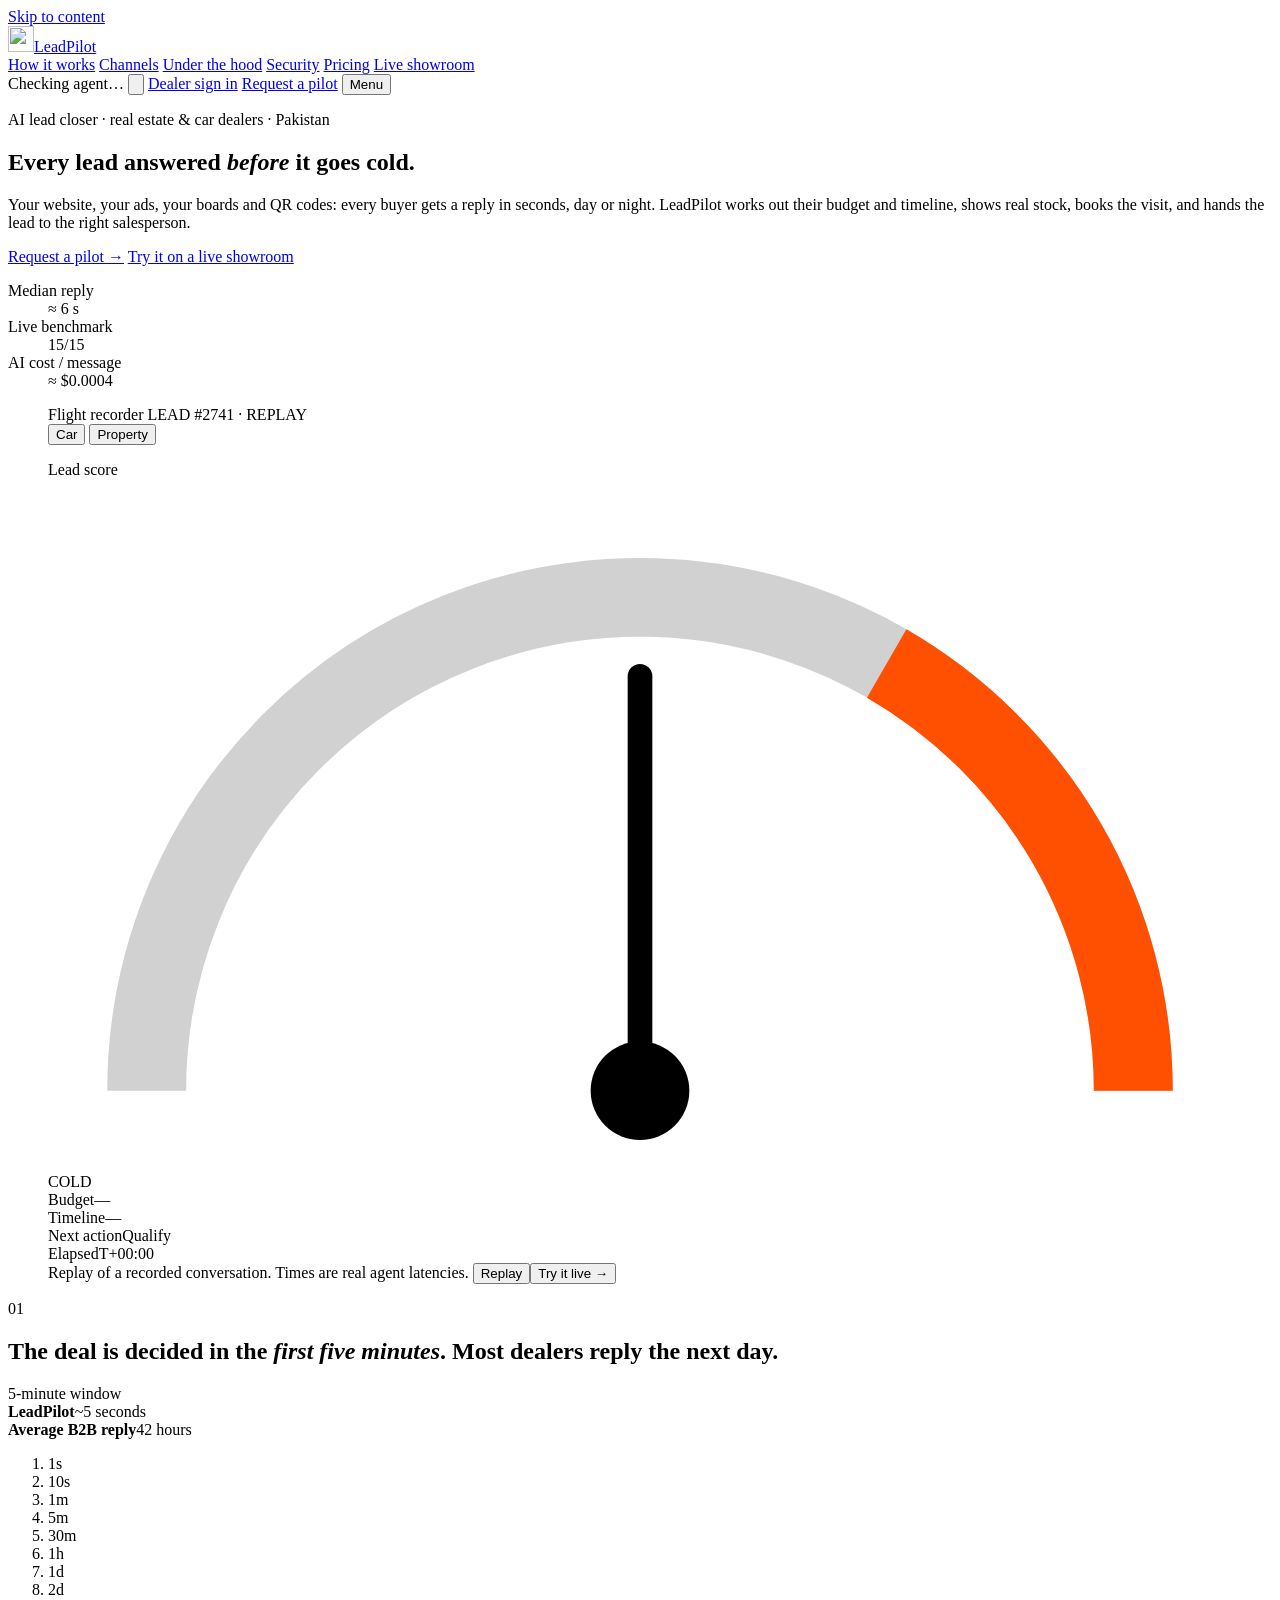
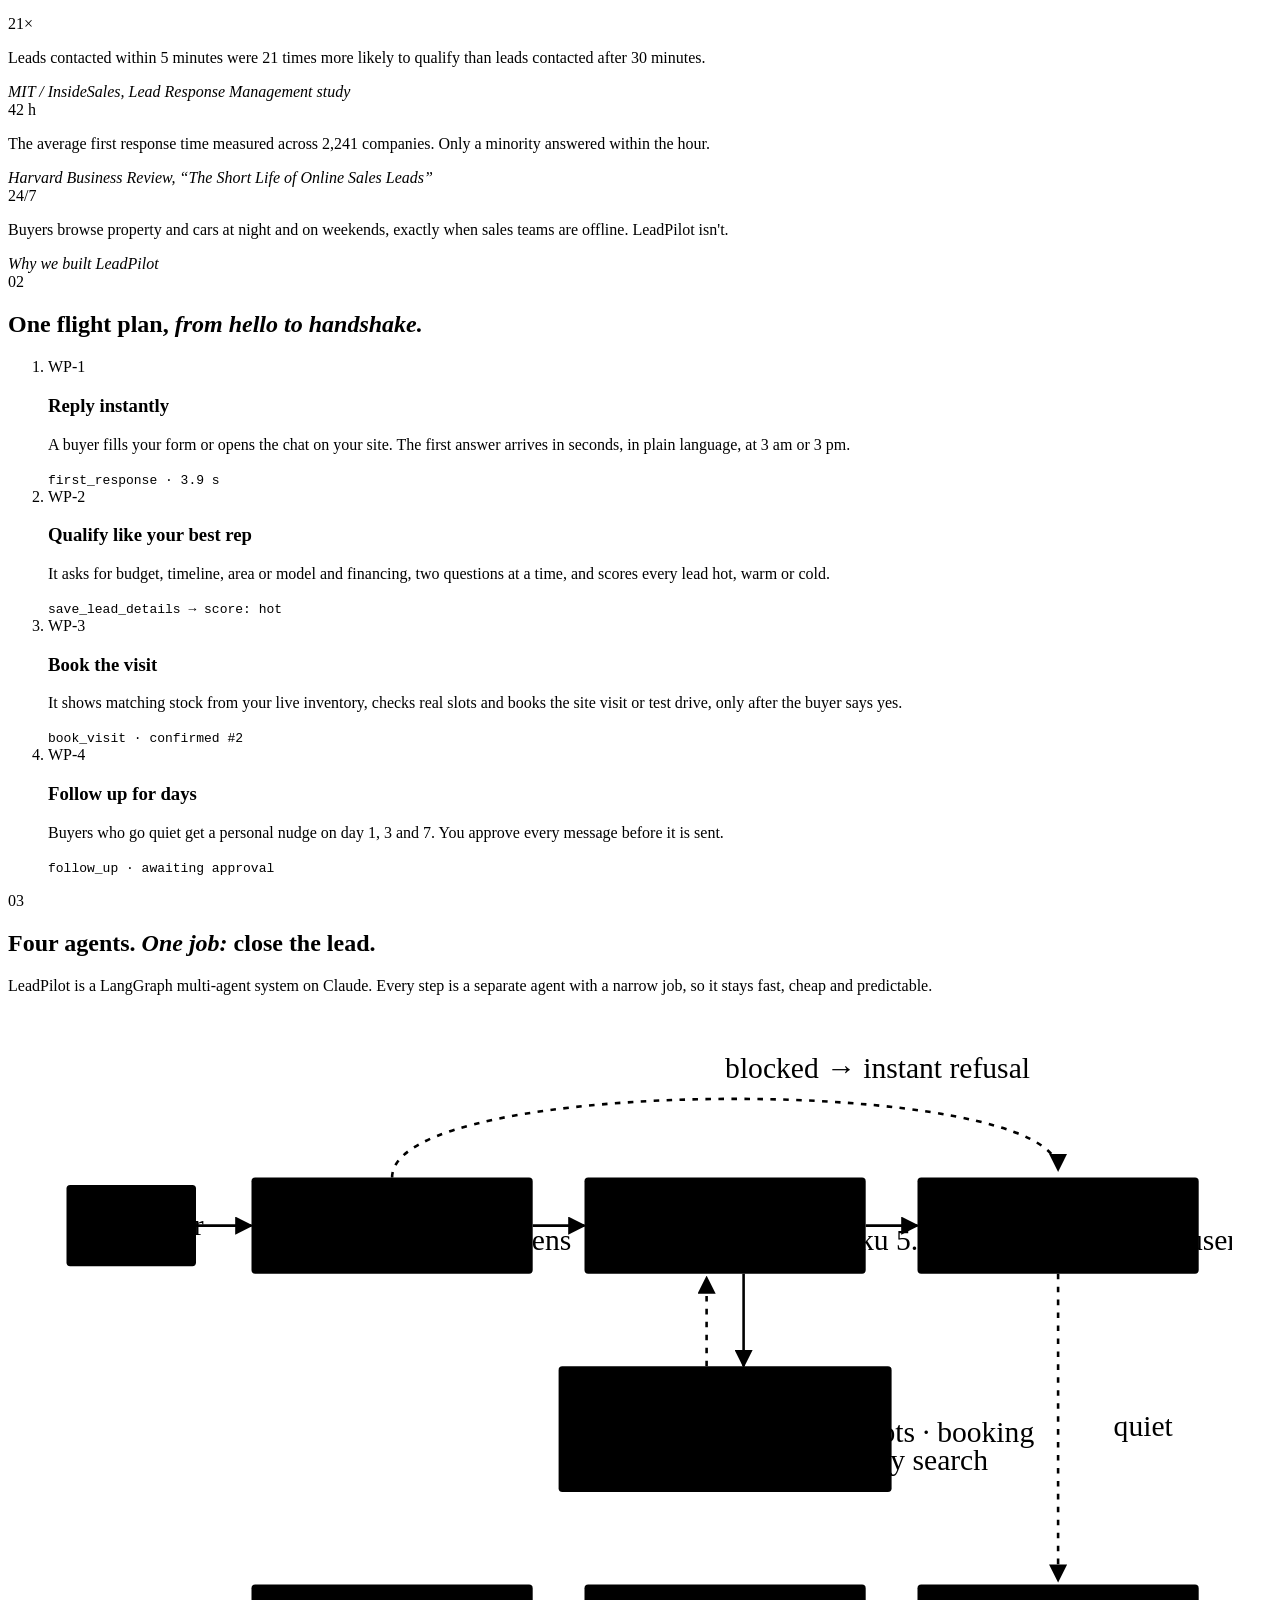
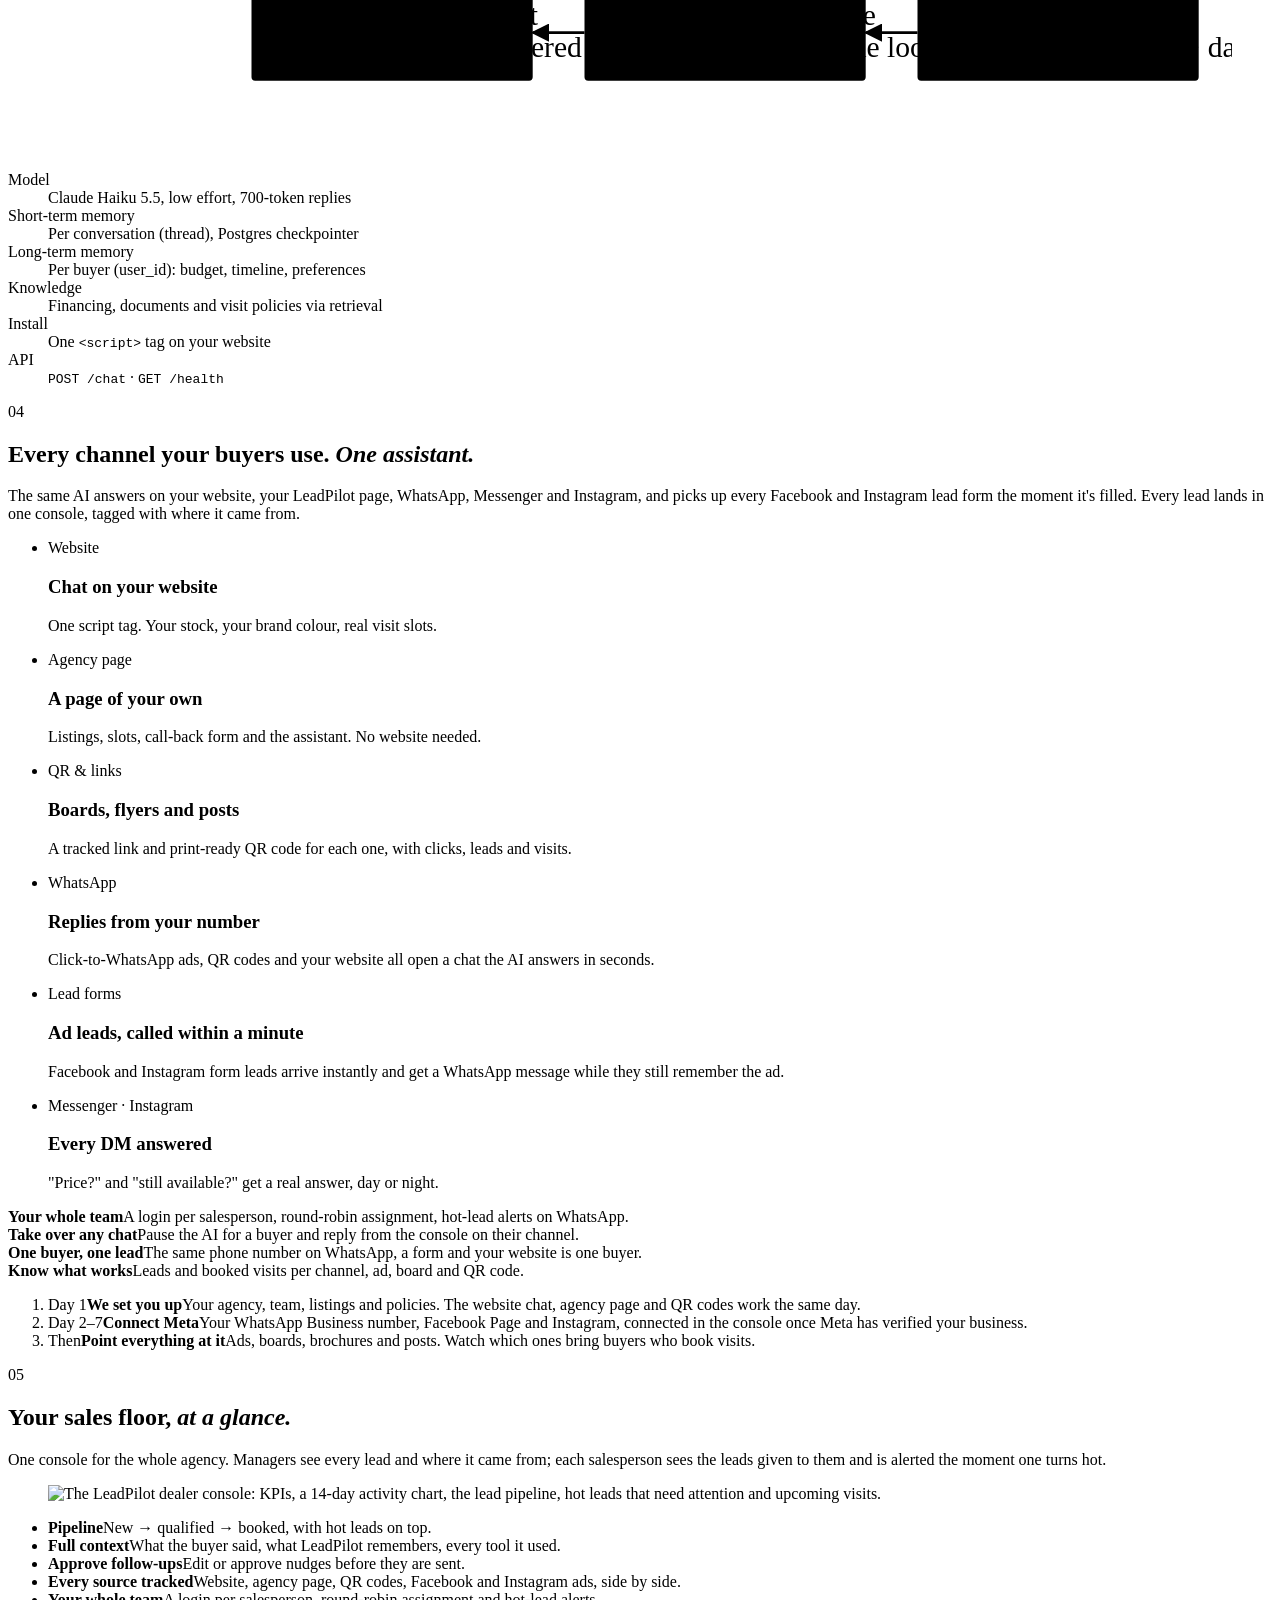
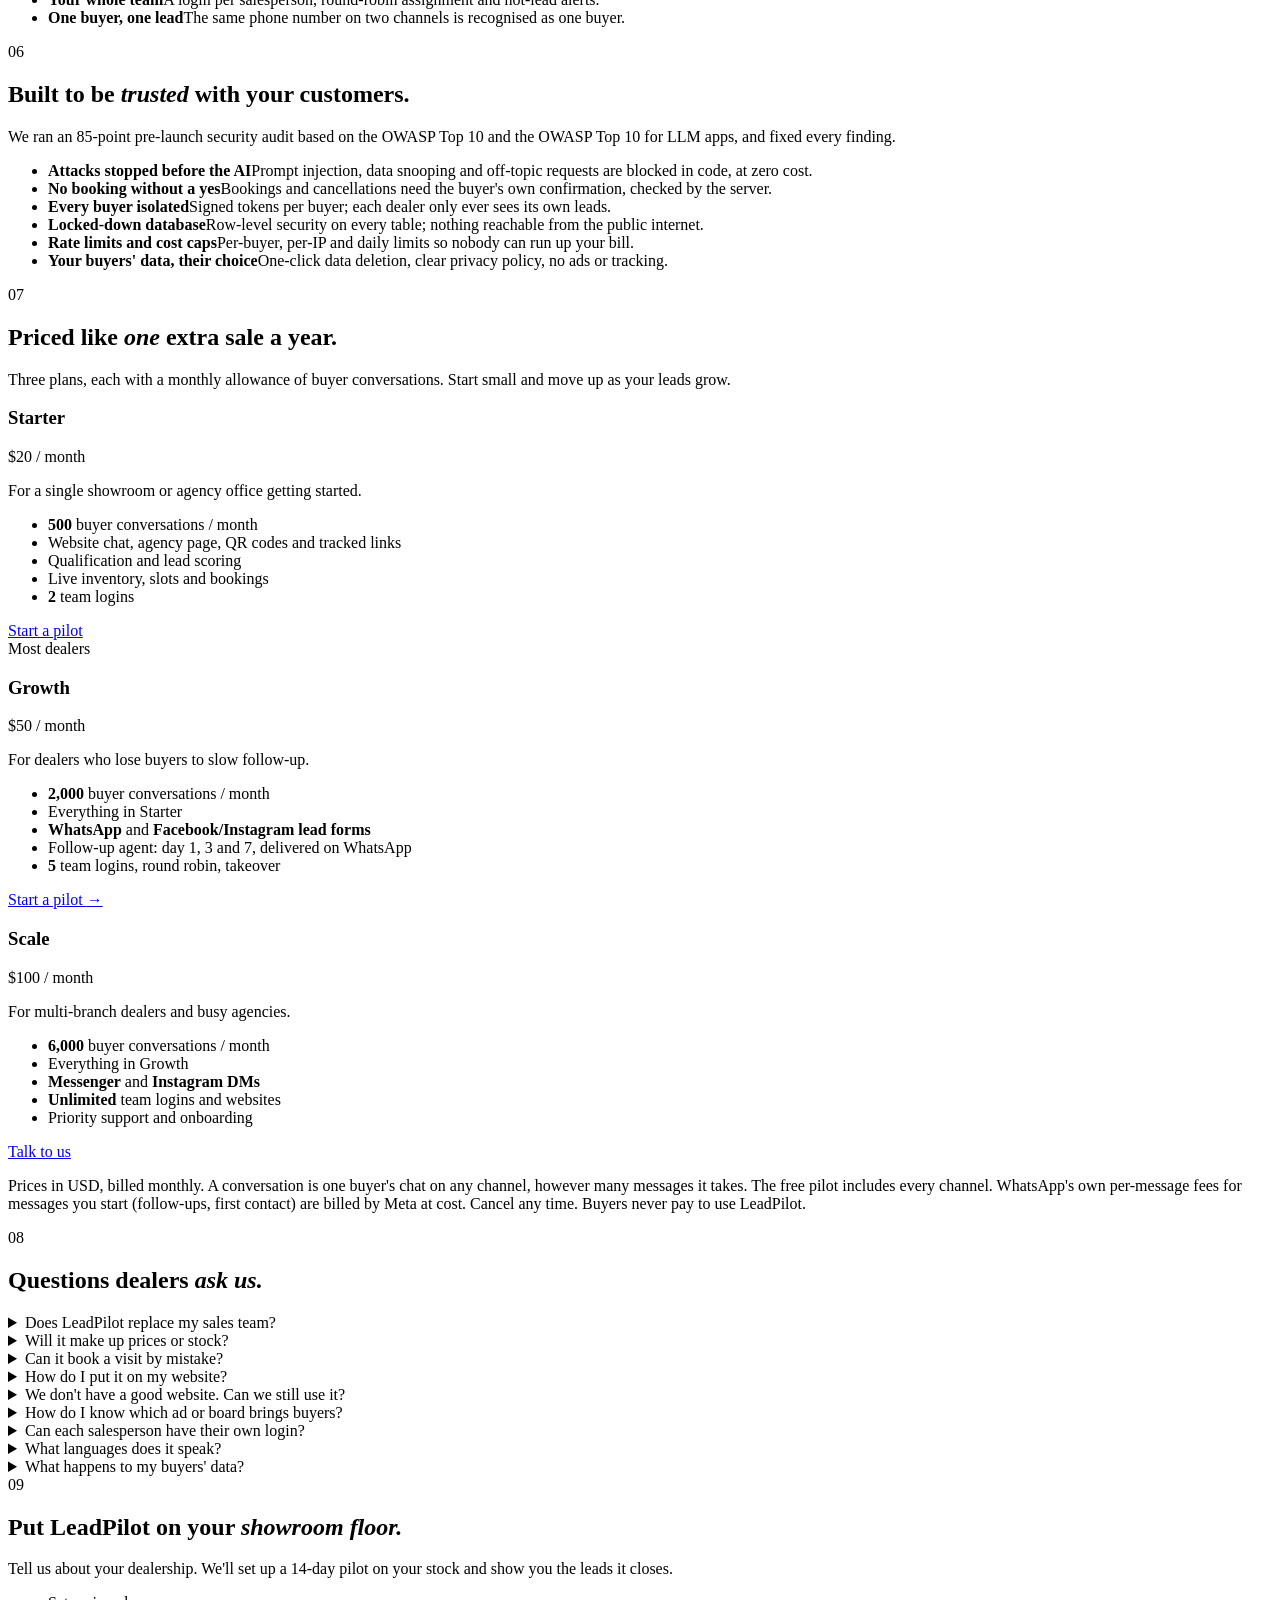
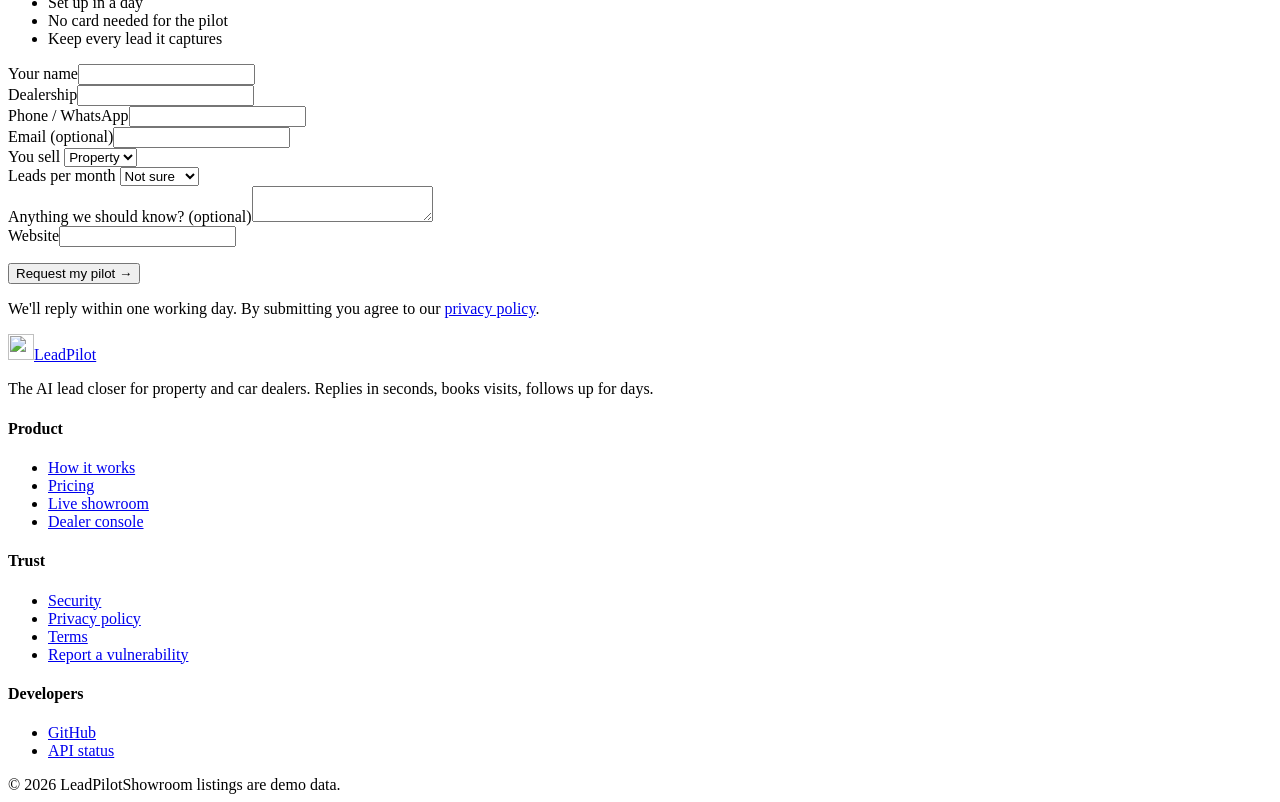
==== commit da66bd98: "Landing: every channel; console: demo simulator and go-live checklist - landing: new Channels sectio" ====
--- a/frontend/index.html
+++ b/frontend/index.html
@@ -25,6 +25,7 @@
     <a class="brand" href="/" aria-label="LeadPilot home"><img src="/assets/img/mark.svg" alt="" width="26" height="26">LeadPilot</a>
     <nav class="nav" aria-label="Main">
       <a href="#how">How it works</a>
+      <a href="#channels">Channels</a>
       <a href="#engine">Under the hood</a>
       <a href="#trust">Security</a>
       <a href="#pricing">Pricing</a>
@@ -94,7 +95,7 @@
     </div>
   </section>
 
-  <!-- ───────────── 01 the cost of waiting ───────────── -->
+  <!-- ───────────── the cost of waiting ───────────── -->
   <section class="section" id="why">
     <div class="wrap">
       <header class="section-head reveal">
@@ -120,7 +121,7 @@
     </div>
   </section>
 
-  <!-- ───────────── 02 how it works ───────────── -->
+  <!-- ───────────── how it works ───────────── -->
   <section class="section section-alt" id="how">
     <div class="wrap">
       <header class="section-head reveal">
@@ -152,7 +153,7 @@
     </div>
   </section>
 
-  <!-- ───────────── 03 under the hood ───────────── -->
+  <!-- ───────────── under the hood ───────────── -->
   <section class="section" id="engine">
     <div class="wrap engine-grid">
       <header class="section-head reveal">
@@ -196,11 +197,41 @@
     </div>
   </section>
 
-  <!-- ───────────── 04 console ───────────── -->
+  <!-- ───────────── channels ───────────── -->
+  <section class="section section-alt" id="channels">
+    <div class="wrap">
+      <header class="section-head reveal">
+        <span class="section-no mono">04</span>
+        <h2 class="h1">Every channel your buyers use. <em>One assistant.</em></h2>
+        <p class="lede">The same AI answers on your website, your LeadPilot page, WhatsApp, Messenger and Instagram, and picks up every Facebook and Instagram lead form the moment it's filled. Every lead lands in one console, tagged with where it came from.</p>
+      </header>
+      <ul class="channel-grid reveal">
+        <li><span class="ch-tag mono">Website</span><h3 class="h3">Chat on your website</h3><p>One script tag. Your stock, your brand colour, real visit slots.</p></li>
+        <li><span class="ch-tag mono">Agency page</span><h3 class="h3">A page of your own</h3><p>Listings, slots, call-back form and the assistant. No website needed.</p></li>
+        <li><span class="ch-tag mono">QR &amp; links</span><h3 class="h3">Boards, flyers and posts</h3><p>A tracked link and print-ready QR code for each one, with clicks, leads and visits.</p></li>
+        <li class="hl"><span class="ch-tag mono">WhatsApp</span><h3 class="h3">Replies from your number</h3><p>Click-to-WhatsApp ads, QR codes and your website all open a chat the AI answers in seconds.</p></li>
+        <li class="hl"><span class="ch-tag mono">Lead forms</span><h3 class="h3">Ad leads, called within a minute</h3><p>Facebook and Instagram form leads arrive instantly and get a WhatsApp message while they still remember the ad.</p></li>
+        <li class="hl"><span class="ch-tag mono">Messenger · Instagram</span><h3 class="h3">Every DM answered</h3><p>"Price?" and "still available?" get a real answer, day or night.</p></li>
+      </ul>
+      <div class="team-strip reveal">
+        <div><strong>Your whole team</strong><span>A login per salesperson, round-robin assignment, hot-lead alerts on WhatsApp.</span></div>
+        <div><strong>Take over any chat</strong><span>Pause the AI for a buyer and reply from the console on their channel.</span></div>
+        <div><strong>One buyer, one lead</strong><span>The same phone number on WhatsApp, a form and your website is one buyer.</span></div>
+        <div><strong>Know what works</strong><span>Leads and booked visits per channel, ad, board and QR code.</span></div>
+      </div>
+      <ol class="golive reveal" aria-label="How you go live">
+        <li><span class="mono">Day 1</span><strong>We set you up</strong><span>Your agency, team, listings and policies. The website chat, agency page and QR codes work the same day.</span></li>
+        <li><span class="mono">Day 2–7</span><strong>Connect Meta</strong><span>Your WhatsApp Business number, Facebook Page and Instagram, connected in the console once Meta has verified your business.</span></li>
+        <li><span class="mono">Then</span><strong>Point everything at it</strong><span>Ads, boards, brochures and posts. Watch which ones bring buyers who book visits.</span></li>
+      </ol>
+    </div>
+  </section>
+
+  <!-- ───────────── console ───────────── -->
   <section class="section section-dark" id="console">
     <div class="wrap">
       <header class="section-head reveal">
-        <span class="section-no mono">04</span>
+        <span class="section-no mono">05</span>
         <h2 class="h1">Your sales floor, <em>at a glance.</em></h2>
         <p class="lede">One console for the whole agency. Managers see every lead and where it came from; each salesperson sees the leads given to them and is alerted the moment one turns hot.</p>
       </header>
@@ -221,11 +252,11 @@
     </div>
   </section>
 
-  <!-- ───────────── 05 trust ───────────── -->
+  <!-- ───────────── trust ───────────── -->
   <section class="section" id="trust">
     <div class="wrap trust-grid">
       <header class="section-head reveal">
-        <span class="section-no mono">05</span>
+        <span class="section-no mono">06</span>
         <h2 class="h1">Built to be <em>trusted</em> with your customers.</h2>
         <p class="lede">We ran an 85-point pre-launch security audit based on the OWASP Top 10 and the OWASP Top 10 for LLM apps, and fixed every finding.</p>
       </header>
@@ -240,11 +271,11 @@
     </div>
   </section>
 
-  <!-- ───────────── 06 pricing ───────────── -->
+  <!-- ───────────── pricing ───────────── -->
   <section class="section section-alt" id="pricing">
     <div class="wrap">
       <header class="section-head reveal">
-        <span class="section-no mono">06</span>
+        <span class="section-no mono">07</span>
         <h2 class="h1">Priced like <em>one</em> extra sale a year.</h2>
         <p class="lede">Three plans, each with a monthly allowance of buyer conversations. Start small and move up as your leads grow.</p>
       </header>
@@ -254,8 +285,8 @@
           <p class="price"><span class="mono">$20</span> / month</p>
           <p class="muted">For a single showroom or agency office getting started.</p>
           <ul>
-            <li><strong>500</strong> buyer conversations / month</li><li>24/7 AI replies on one website</li>
-            <li>Qualification and lead scoring</li><li>Live inventory, slots and bookings</li><li>Dealer console</li>
+            <li><strong>500</strong> buyer conversations / month</li><li>Website chat, agency page, QR codes and tracked links</li>
+            <li>Qualification and lead scoring</li><li>Live inventory, slots and bookings</li><li><strong>2</strong> team logins</li>
           </ul>
           <a class="btn" href="#pilot" data-plan="Starter">Start a pilot</a>
         </article>
@@ -266,7 +297,8 @@
           <p class="muted">For dealers who lose buyers to slow follow-up.</p>
           <ul>
             <li><strong>2,000</strong> buyer conversations / month</li><li>Everything in Starter</li>
-            <li>Follow-up agent: day 1, 3 and 7</li><li>Approve and edit every follow-up</li><li>Widget on up to 3 websites</li>
+            <li><strong>WhatsApp</strong> and <strong>Facebook/Instagram lead forms</strong></li>
+            <li>Follow-up agent: day 1, 3 and 7, delivered on WhatsApp</li><li><strong>5</strong> team logins, round robin, takeover</li>
           </ul>
           <a class="btn btn-primary" href="#pilot" data-plan="Growth">Start a pilot <span class="arrow">→</span></a>
         </article>
@@ -276,20 +308,21 @@
           <p class="muted">For multi-branch dealers and busy agencies.</p>
           <ul>
             <li><strong>6,000</strong> buyer conversations / month</li><li>Everything in Growth</li>
-            <li>Unlimited websites</li><li>Your policies and FAQs loaded for you</li><li>Priority support and onboarding</li>
+            <li><strong>Messenger</strong> and <strong>Instagram DMs</strong></li><li><strong>Unlimited</strong> team logins and websites</li>
+            <li>Priority support and onboarding</li>
           </ul>
           <a class="btn" href="#pilot" data-plan="Scale">Talk to us</a>
         </article>
       </div>
-      <p class="plans-note muted small">Prices in USD, billed monthly. A conversation is one buyer's chat, however many messages it takes. Cancel any time. Buyers never pay to use LeadPilot.</p>
-    </div>
-  </section>
-
-  <!-- ───────────── 07 FAQ ───────────── -->
+      <p class="plans-note muted small">Prices in USD, billed monthly. A conversation is one buyer's chat on any channel, however many messages it takes. The free pilot includes every channel. WhatsApp's own per-message fees for messages you start (follow-ups, first contact) are billed by Meta at cost. Cancel any time. Buyers never pay to use LeadPilot.</p>
+    </div>
+  </section>
+
+  <!-- ───────────── FAQ ───────────── -->
   <section class="section" id="faq">
     <div class="wrap faq-grid">
       <header class="section-head reveal">
-        <span class="section-no mono">07</span>
+        <span class="section-no mono">08</span>
         <h2 class="h1">Questions dealers <em>ask us.</em></h2>
       </header>
       <div class="faq reveal">
@@ -310,7 +343,7 @@
   <section class="section section-dark" id="pilot">
     <div class="wrap pilot-grid">
       <div class="reveal">
-        <span class="section-no mono">08</span>
+        <span class="section-no mono">09</span>
         <h2 class="h1">Put LeadPilot on your <em>showroom floor.</em></h2>
         <p class="lede">Tell us about your dealership. We'll set up a 14-day pilot on your stock and show you the leads it closes.</p>
         <ul class="pilot-points mono">
